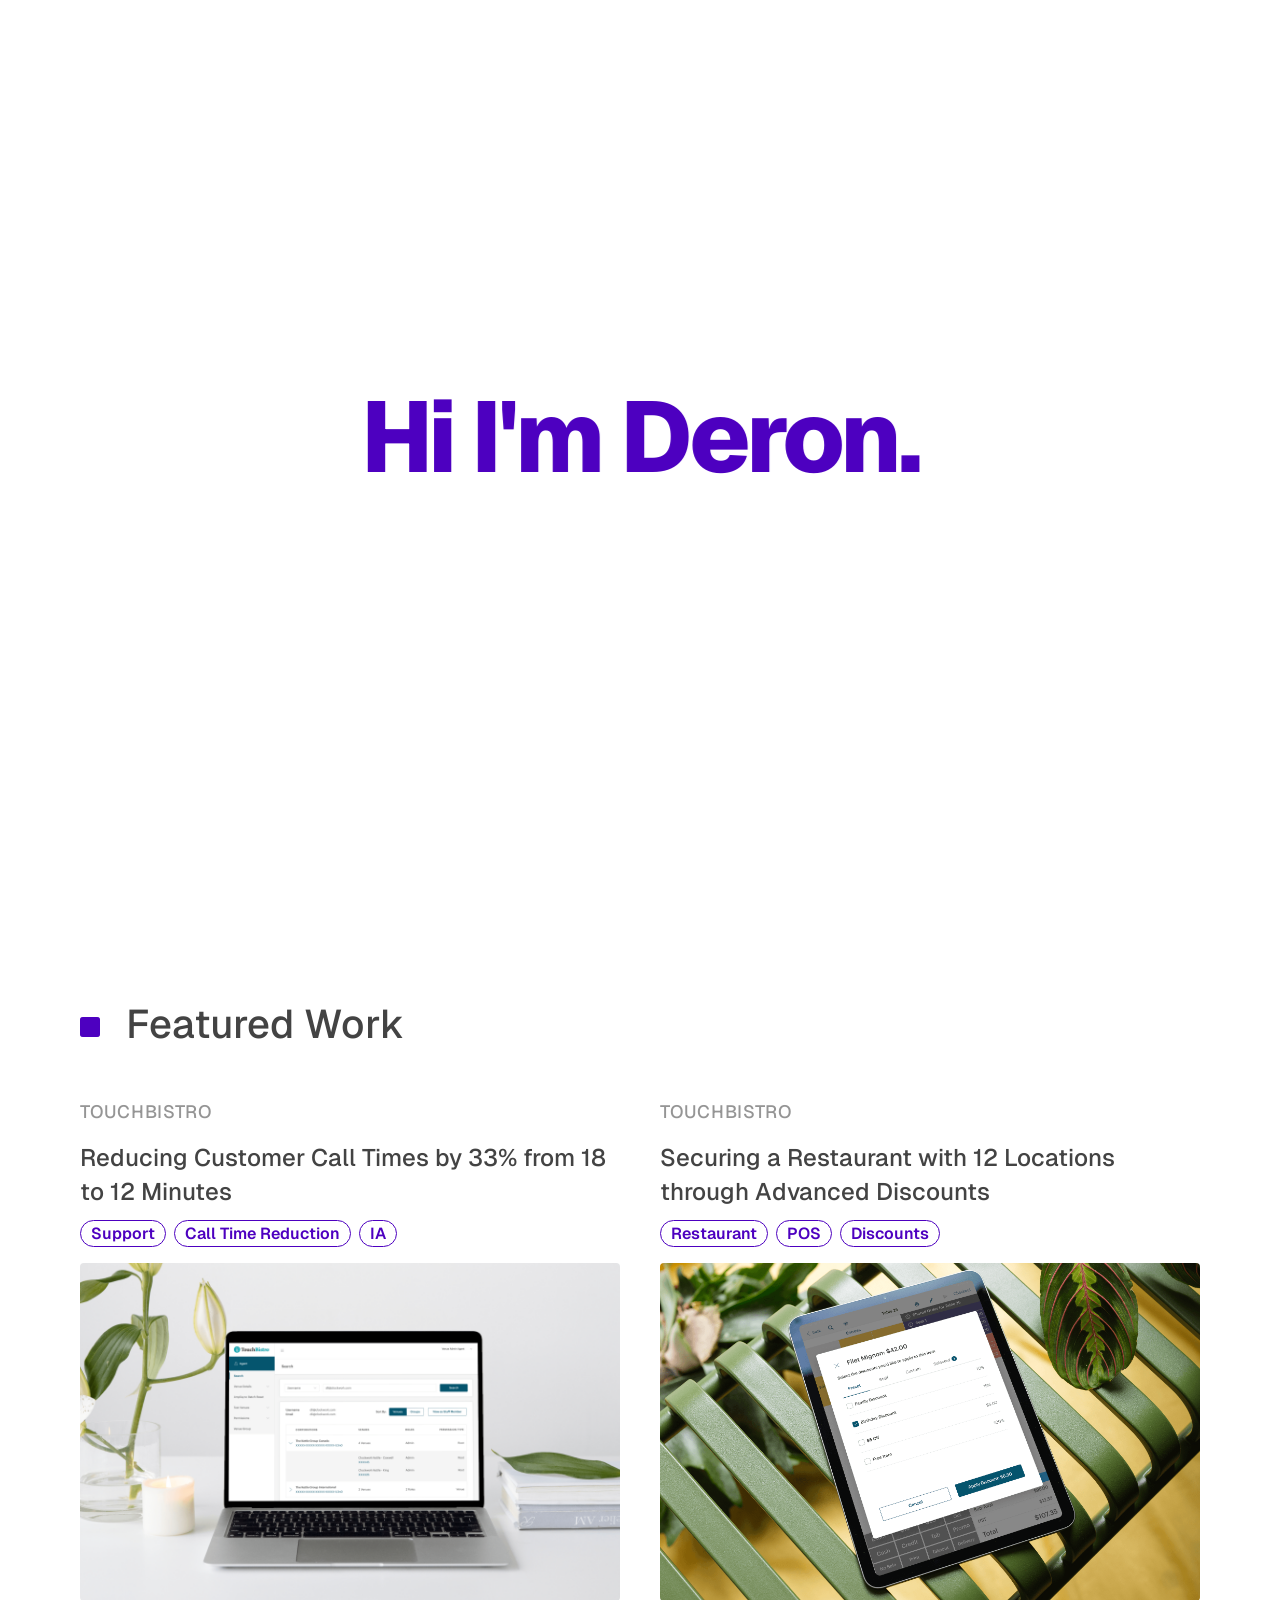
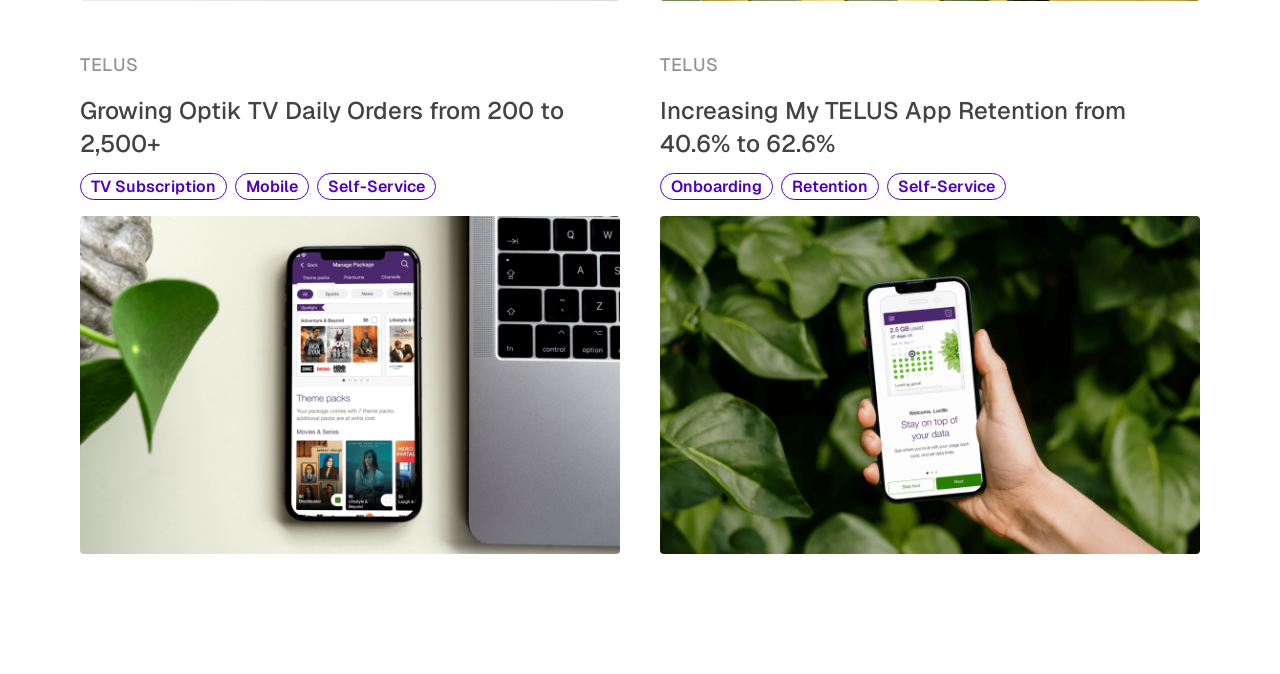
==== index.html @ adb7e103 "Remove the character glitch text animation Drops the per-character flicker from the homepage bio, th" ====
<!DOCTYPE html>
<html lang="en">
<head>
  <meta charset="UTF-8" />
  <meta name="viewport" content="width=device-width, initial-scale=1.0" />
  <title>Deron Li — Product Designer</title>
  <link rel="stylesheet" href="css/site.css">
  <link rel="icon" type="image/png" sizes="32x32" href="images/favicon-32x32.png">
  <link rel="icon" type="image/png" sizes="16x16" href="images/favicon-16x16.png">
  <link rel="shortcut icon" href="images/favicon.ico">
  <!-- Google tag (gtag.js) -->
  <script async src="https://www.googletagmanager.com/gtag/js?id=G-8R2R3N4KR2"></script>
  <script>
    window.dataLayer = window.dataLayer || [];
    function gtag(){dataLayer.push(arguments);}
    gtag('js', new Date());
    gtag('config', 'G-8R2R3N4KR2');
  </script>
</head>
<body class="home">

<div id="splash">
  <span id="spl-hi" class="display">Hi</span>
  <span id="spl-name" class="display">I'm Deron.</span>
</div>

<nav>
  <a class="logo label" href="index.html">Deron Li</a>
  <div class="nav-links"><a href="#work" class="label">Work</a><a href="about.html" class="label">About</a></div>
  <button class="nav-hamburger" aria-label="Toggle menu" aria-expanded="false">
    <span></span><span></span><span></span>
  </button>
</nav>

<main class="hero">
  <canvas id="dot-grid" aria-hidden="true"></canvas>
  <div class="hero-inner">

    <!-- Avatar -->
    <div class="hero-avatar" id="hero-avatar">
      <div class="hero-avatar-img">
        <img src="images/homepage/DeronImage.png" alt="Deron Li" />
      </div>
      <span class="hero-avatar-layer hero-avatar-layer--1"></span>
      <span class="hero-avatar-layer hero-avatar-layer--2"></span>
      <span class="hero-avatar-layer hero-avatar-layer--3"></span>
    </div>

    <!-- Left -->
    <div class="left-col">
      <h1 id="hero-h1" class="display"><span class="h1-hi">Hi</span> <span class="h1-name">I'm Deron.</span></h1>
      <p class="bio lead">
        <span class="hl">Passionate Product Designer</span> with <span class="hl" style="white-space: nowrap">9 years of experience</span> in <span class="hl" style="white-space: nowrap">B2B and B2C</span>. I specialize in simplifying complexity by leveraging <span class="hl" style="white-space: nowrap">AI tools</span> to ship products that balance business goals with a deep obsession for the user.
      </p>
    </div>

    <!-- Right -->
    <div class="right-col">
      <div class="stack">
        <div class="card-wrap" id="card-0" data-slot="spawn"><div class="card"><div class="illus" id="illus-0"></div></div></div>
        <div class="card-wrap" id="card-1" data-slot="spawn"><div class="card"><div class="illus" id="illus-1"></div></div></div>
        <div class="card-wrap" id="card-2" data-slot="spawn"><div class="card"><div class="illus" id="illus-2"></div></div></div>
        <div class="card-wrap" id="card-3" data-slot="spawn"><div class="card"><div class="illus" id="illus-3"></div></div></div>
        <div id="prog-track"><div id="prog-fill"></div></div>
      </div>

    </div>

  </div>
</main>

<section class="featured-work" id="work">
  <div class="fw-inner">
    <h2 class="fw-heading h1"><span class="fw-diamond"><span class="fw-diamond-layer fw-diamond-layer--1"></span><span class="fw-diamond-layer fw-diamond-layer--2"></span><span class="fw-diamond-layer fw-diamond-layer--3"></span></span> Featured Work</h2>
    <div class="fw-grid">

      <a class="fw-card" href="support.html">
        <p class="fw-company h5">TouchBistro</p>
        <h3 class="fw-title h3">Reducing Customer Call Times by 33% from 18 to 12 Minutes</h3>
        <div class="fw-tags">
          <span class="fw-tag tag">Support</span>
          <span class="fw-tag tag">Call Time Reduction</span>
          <span class="fw-tag tag">IA</span>
        </div>
        <div class="fw-image">
          <img src="images/homepage/support.png" alt="TouchBistro Call Times" />
        </div>
      </a>

      <a class="fw-card" href="discounts.html">
        <p class="fw-company h5">TouchBistro</p>
        <h3 class="fw-title h3">Securing a Restaurant with 12 Locations through Advanced Discounts</h3>
        <div class="fw-tags">
          <span class="fw-tag tag">Restaurant</span>
          <span class="fw-tag tag">POS</span>
          <span class="fw-tag tag">Discounts</span>
        </div>
        <div class="fw-image">
          <img src="images/homepage/discounts.png" alt="TouchBistro Advanced Discounts" />
        </div>
      </a>

      <a class="fw-card" href="optik.html">
        <p class="fw-company h5">TELUS</p>
        <h3 class="fw-title h3">Growing Optik TV Daily Orders from 200 to 2,500+</h3>
        <div class="fw-tags">
          <span class="fw-tag tag">TV Subscription</span>
          <span class="fw-tag tag">Mobile</span>
          <span class="fw-tag tag">Self-Service</span>
        </div>
        <div class="fw-image">
          <img src="images/homepage/optik.png" alt="TELUS Optik TV" />
        </div>
      </a>

      <a class="fw-card" href="onboarding.html">
        <p class="fw-company h5">TELUS</p>
        <h3 class="fw-title h3">Increasing My TELUS App Retention from 40.6% to 62.6%</h3>
        <div class="fw-tags">
          <span class="fw-tag tag">Onboarding</span>
          <span class="fw-tag tag">Retention</span>
          <span class="fw-tag tag">Self-Service</span>
        </div>
        <div class="fw-image">
          <img src="images/homepage/onboarding.png" alt="TELUS Retention" />
        </div>
      </a>

    </div>
  </div>
</section>

<script src="js/script.js" defer></script>
<script src="js/dot-grid.js" defer></script>
<script src="js/avatar-physics.js" defer></script>
<script src="js/nav.js" defer></script>
</body>
</html>
---- css/site.css ----
/* Variable axes (wght@400..800) rather than fixed instances, so weight can be
   interpolated — the hero highlights un-bold gradually as you scroll away.
   Same families and same weight range as before. */
@import url('https://fonts.googleapis.com/css2?family=Geist:wght@400..800&family=Open+Sans:ital,wght@0,400..700;1,400&display=swap');

@property --layer-offset {
  syntax: '<length>';
  inherits: false;
  initial-value: 0px;
}

/* Crossfade between same-origin pages on link navigation.
   Browsers without View Transitions support fall back to instant nav. */
@view-transition {
  navigation: auto;
}
::view-transition-old(root),
::view-transition-new(root) {
  animation-duration: 0.35s;
  animation-timing-function: cubic-bezier(0.25, 0.46, 0.45, 0.94);
}

*, *::before, *::after { box-sizing: border-box; margin: 0; padding: 0; }

/* ════════════════════════════════════════════════════════
   DESIGN TOKENS
   ════════════════════════════════════════════════════════ */
:root {
  /* ── Brand / fonts ──────────────────────────────────── */
  --purple:  #4D00C0;
  --text:    #1e2035;
  --muted:   #6b7280;
  --font-heading: 'Geist', system-ui, sans-serif;
  --font-body:    'Open Sans', system-ui, sans-serif;
  --font:    var(--font-body);

  /* ── Type scale (desktop — overridden for mobile below) ── */
  --text-display:  100px;
  --text-h1:       40px;
  --text-h2:       32px;
  --text-h3:       24px;
  --text-h4:       18px;
  --text-lead:     24px;
  --text-body-lg:  18px;
  --text-body:     16px;
  --text-label:    16px;
  --text-caption:  15px;
  --text-overline: 16px;
  --text-tag:      16px;

  /* ── Weights ────────────────────────────────────────── */
  --weight-regular:   400;
  --weight-medium:    500;
  --weight-semibold:  600;
  --weight-bold:      700;
  --weight-extrabold: 800;

  /* ── Leading ────────────────────────────────────────── */
  --leading-none:    1;
  --leading-tight:   1.08;
  --leading-snug:    1.25;
  --leading-normal:  1.5;
  --leading-relaxed: 1.7;
  --leading-loose:   1.85;

  /* ── Tracking ───────────────────────────────────────── */
  --tracking-tightest: -0.04em;
  --tracking-tight:    -0.025em;
  --tracking-snug:     -0.01em;
  --tracking-normal:    0em;
  --tracking-wide:      0.04em;
  --tracking-wider:     0.08em;
  --tracking-widest:    0.14em;

  /* ── Palette ────────────────────────────────────────── */
  --plum:     #5A02BF;
  --lavender: #4D00C0;
  --charcoal: #434343;
  --silver:   #959595;
  --ash:      #BDBDBD;
  --mist:     #DBDBDB;
  --white:    #FFFFFF;

  /* ── Semantic colours ───────────────────────────────── */
  --color-primary:   var(--lavender);
  --color-secondary: var(--silver);
  --color-tertiary:  var(--silver);
  --color-subtle:    var(--mist);
  --color-accent:    var(--lavender);
  --color-inverse:   var(--white);
}

/* ── Mobile type overrides — sizes only; everything that
   references these tokens scales automatically. ─────── */
@media (max-width: 768px) {
  :root {
    --text-display:  48px;
    --text-h1:       36px;
    --text-h2:       26px;
    --text-h3:       22px;
    --text-h4:       18px;
    --text-lead:     18px;
    --text-body-lg:  16px;
  }
}

/* ════════════════════════════════════════════════════════
   GLOBAL BASE
   ════════════════════════════════════════════════════════ */
html {
  scroll-behavior: smooth;
}
html, body {
  height: 100%; background: #ffffff;
  font-family: var(--font); color: var(--silver);
  overflow-x: clip;
}


/* ── Nav (shared across all pages) ─────────────────────── */
nav {
  position: fixed; top: 0; left: 0; right: 0; height: 56px;
  display: flex; align-items: center; justify-content: space-between;
  padding: 0 max(40px, calc((100vw - 1200px) / 2 + 40px));
  background: rgba(255,255,255,0.92); backdrop-filter: blur(12px);
  border-bottom: 1px solid rgba(0,0,0,0.06); z-index: 100;
  transition: transform 0.3s ease;
}
nav.is-hidden { transform: translateY(-100%); }
@media (prefers-reduced-motion: reduce) {
  nav { transition: none; }
}
.logo {
  color: var(--color-primary);
  text-decoration: none;
}
.nav-links { display: flex; gap: 28px; }
.nav-links a {
  color: var(--color-tertiary);
  text-decoration: none;
  transition: color 0.4s ease;
  font-weight: var(--weight-regular);
}
.nav-links a:hover { color: var(--color-primary); }

.nav-hamburger {
  display: none;
  flex-direction: column;
  justify-content: center;
  gap: 5px;
  background: none;
  border: none;
  cursor: pointer;
  padding: 4px;
  width: 32px;
  height: 32px;
}
.nav-hamburger span {
  display: block;
  width: 22px;
  height: 2px;
  background: var(--color-primary);
  border-radius: 1px;
  transition: transform 0.25s ease, opacity 0.25s ease;
}
nav.is-open .nav-hamburger span:nth-child(1) { transform: translateY(7px) rotate(45deg); }
nav.is-open .nav-hamburger span:nth-child(2) { opacity: 0; transform: scaleX(0); }
nav.is-open .nav-hamburger span:nth-child(3) { transform: translateY(-7px) rotate(-45deg); }

@media (max-width: 768px) {
  .nav-hamburger { display: flex; }
  .nav-links {
    position: fixed;
    top: 56px;
    left: 0; right: 0;
    background: rgba(255,255,255,0.96);
    backdrop-filter: blur(12px);
    border-bottom: 1px solid rgba(0,0,0,0.06);
    flex-direction: column;
    gap: 0;
    padding: 8px 24px 16px;
    opacity: 0;
    transform: translateY(-6px);
    pointer-events: none;
    transition: opacity 0.2s ease, transform 0.2s ease;
  }
  nav.is-open .nav-links {
    opacity: 1;
    transform: translateY(0);
    pointer-events: auto;
  }
  .nav-links a {
    padding: 16px 0;
    border-bottom: 1px solid rgba(0,0,0,0.06);
  }
  .nav-links a:last-child { border-bottom: none; }
}

/* ════════════════════════════════════════════════════════
   TEXT STYLES
   Standard naming used across the whole site.
   Apply directly to elements: <h1 class="h1">, <p class="lead">.
   Sizes scale to mobile via the :root @media block above.
   ════════════════════════════════════════════════════════ */

/* Headings — Geist heading font */
.display, .h1, .h2, .h3, .h4 {
  font-family: var(--font-heading);
  color: var(--charcoal);
}
.display {
  font-size: var(--text-display);
  font-weight: var(--weight-extrabold);
  line-height: var(--leading-tight);
  letter-spacing: var(--tracking-tightest);
}
.h1 {
  font-size: var(--text-h1);
  font-weight: var(--weight-medium);
  line-height: 1.2;
  letter-spacing: 0em;
}
.h2 {
  font-size: var(--text-h2);
  font-weight: var(--weight-medium);
  line-height: 1.4;
  letter-spacing: -0.02em;
}
.h3 {
  font-size: var(--text-h3);
  font-weight: var(--weight-medium);
  line-height: 1.4;
  letter-spacing: 0em;
}
.h4 {
  font-size: var(--text-h4);
  font-weight: var(--weight-medium);
  line-height: 1.2;
  letter-spacing: 0.01em;
  margin-bottom: 8px;
}

/* Body styles — Open Sans (inherited from body) */
.lead {
  font-size: var(--text-lead);
  font-weight: var(--weight-regular);
  line-height: var(--leading-relaxed);
}
.body-lg {
  font-size: var(--text-body-lg);
  font-weight: var(--weight-regular);
  line-height: 1.6;
  letter-spacing: 0em;
}

.body {
  font-size: var(--text-body);
  font-weight: var(--weight-regular);
  line-height: var(--leading-relaxed);
}
.label {
  font-family: var(--font-heading);
  font-size: var(--text-h4);
  font-weight: var(--weight-semibold);
  line-height: var(--leading-normal);
}
.overline {
  font-size: var(--text-overline);
  font-weight: var(--weight-semibold);
  line-height: var(--leading-normal);
  letter-spacing: var(--tracking-widest);
  text-transform: uppercase;
}
.caption {
  font-family: var(--font-body);
  font-size: var(--text-caption);
  font-weight: var(--weight-semibold);
  line-height: 1.8;
  letter-spacing: 0em;
}
.tag {
  font-family: var(--font-heading);
  font-size: var(--text-tag);
  font-weight: var(--weight-semibold);
  line-height: 1.2;
  letter-spacing: 0em;
}

/* Colour utilities */
.color-primary   { color: var(--color-primary);   }
.color-secondary { color: var(--color-secondary); }
.color-tertiary  { color: var(--color-tertiary);  }
.color-subtle    { color: var(--color-subtle);    }
.color-accent    { color: var(--color-accent);    }
.color-inverse   { color: var(--color-inverse);   }

/* ════════════════════════════════════════════════════════
   HOMEPAGE
   ════════════════════════════════════════════════════════ */

/* ── Hero ────────────────────────────────────────────── */
.hero {
  min-height: 100vh; display: flex; align-items: center;
  padding-top: 56px;
  position: relative; overflow: hidden;
}
#dot-grid {
  position: absolute; inset: 0;
  width: 100%; height: 100%;
  pointer-events: none;
}
.hero-inner {
  max-width: 1300px; width: 100%; margin: 0 auto;
  padding: 0 40px;
  display: flex; flex-direction: column;
  align-items: center; text-align: center;
  position: relative; z-index: 1;
}

/* ── Splash overlay ──────────────────────────────────── */
#splash {
  position: fixed; inset: 0; z-index: 999;
  background: #fff;
  display: flex; align-items: center; justify-content: center;
  gap: 0.55em;
  pointer-events: none;
}
#spl-hi, #spl-name {
  color: var(--color-primary);
  will-change: transform, opacity;
}
#spl-hi   { opacity: 0; transform: translateY(-44px); }
#spl-name { opacity: 0; transform: translateX(-28px); }

/* ── Hero text (left col) ────────────────────────────── */
.hero h1 { margin-bottom: 26px; color: var(--lavender); }
.h1-hi, .h1-name { display: inline-block; }
.bio {
  color: var(--color-secondary);
  max-width: 620px;
  margin: 0 auto;
}

/* ── Hero avatar ─────────────────────────────────────── */
.hero-avatar {
  position: relative;
  width: 72px;
  height: 130px;
  margin-bottom: 16px;
  flex-shrink: 0;
}
/* All four layers share the same rules — photo is just a layer with an image inside */
.hero-avatar-img,
.hero-avatar-layer {
  --layer-offset: 0px;
  --float-travel: 5px;
  position: absolute;
  left: 50%;
  width: 72px; height: 72px;
  margin-left: -36px;
  background: var(--lavender);
  border-radius: 14px;
  overflow: hidden;
  animation: avatar-diamond-float 2.8s ease-in-out infinite backwards;
}
/* Photo layer — sits on top, least travel (mirrors fw-diamond-layer--1) */
.hero-avatar-img { --layer-offset: 0px; --float-travel: 4px;  z-index: 4; animation-delay: 0s; }
.hero-avatar-img img {
  position: absolute;
  top: 50%; left: 50%;
  width: 145%; height: 145%;
  transform: translate(-50%, -50%) rotate(-45deg);
  object-fit: cover;
  object-position: center top;
}
/* Diamond layers — travel increases downward, matching fw-diamond motion */
.hero-avatar-layer--1 { --layer-offset: 16px; --float-travel: 8px;  opacity: 1.00; z-index: 3; animation-delay: 0.14s; }
.hero-avatar-layer--2 { --layer-offset: 32px; --float-travel: 14px; opacity: 0.50; z-index: 2; animation-delay: 0.30s; }
.hero-avatar-layer--3 { --layer-offset: 48px; --float-travel: 22px; opacity: 0.28; z-index: 1; animation-delay: 0.46s; }
@keyframes avatar-diamond-float {
  0%, 100% { transform: translateY(var(--layer-offset)) rotate(45deg); }
  50%       { transform: translateY(calc(var(--layer-offset) - var(--float-travel))) rotate(45deg); }
}
@media (prefers-reduced-motion: reduce) {
  .hero-avatar-img,
  .hero-avatar-layer { animation: none; transform: translateY(var(--layer-offset)) rotate(45deg); }
}

/* ── Highlight (brush-stroke underline on bio) ────────── */
@keyframes hl-wipe {
  from { clip-path: inset(0 100% 0 0); }
  to   { clip-path: inset(0 0% 0 0); }
}
/* --hl-fade runs 0 (fully emphasised) to 1 (indistinguishable from body text).
   The hero scroll handler drives it; everywhere else it stays at its default 0. */
.hl {
  display: inline;
  position: relative;
  color: color-mix(in srgb,
                   var(--color-secondary) calc(var(--hl-fade, 0) * 100%),
                   var(--charcoal));
  font-weight: calc(var(--weight-semibold) -
                    (var(--weight-semibold) - var(--weight-regular)) * var(--hl-fade, 0));
}
.hl::before {
  content: '';
  position: absolute;
  bottom: -5px;
  left: -2px;
  right: -2px;
  height: 12px;
  background-image: url("data:image/svg+xml,%3Csvg xmlns='http://www.w3.org/2000/svg' viewBox='0 0 300 16' preserveAspectRatio='none'%3E%3Cdefs%3E%3Cfilter id='f' x='-3%25' y='-50%25' width='106%25' height='200%25'%3E%3CfeTurbulence type='fractalNoise' baseFrequency='0.018 0.28' numOctaves='2' seed='9' result='n'/%3E%3CfeDisplacementMap in='SourceGraphic' in2='n' scale='6' xChannelSelector='R' yChannelSelector='G'/%3E%3C/filter%3E%3C/defs%3E%3Crect x='3' y='4' width='294' height='9' rx='3' fill='%234D00C0' opacity='0.7' filter='url(%23f)'/%3E%3C/svg%3E");
  background-repeat: no-repeat;
  background-position: left center;
  background-size: 100% 100%;
  clip-path: inset(0 100% 0 0);
  animation: hl-wipe 0.6s cubic-bezier(0.4, 0, 0.15, 1) both;
  animation-play-state: paused;
}
.hl-run::before {
  animation-play-state: running;
}
/* Once the entrance wipe has finished, the underline hands over to the scroll.
   The animation has to be dropped first — its `both` fill would keep pinning
   clip-path to the drawn state and override anything set here.

   Retracting means walking the right edge back toward the left, exactly
   reversing the direction hl-wipe drew it in. Because this reads scroll
   position rather than running on a clock, it holds wherever the scroll
   stops. */
.hl-settled::before {
  animation: none;
  clip-path: inset(0 calc(var(--hl-fade, 0) * 100%) 0 0);
}

/* ── Right col / Album stack ─────────────────────────── */
.right-col {
  display: none; /* hidden — kept for future use */
}
.stack {
  position: relative;
  width: 520px; height: 532px;
  flex-shrink: 0;
}
.card-wrap {
  position: absolute; top: 0; left: 0;
  width: 440px; height: 440px;
  border-radius: 16px; overflow: hidden;
  transform-origin: 0 60%;
  transition: translate 0.60s cubic-bezier(0.25,0.46,0.45,0.94),
              opacity 0.52s ease;
}
.card {
  width: 100%; height: 100%;
  border-radius: 16px;
}
.illus {
  position: absolute; inset: 0;
  display: flex; align-items: flex-start; justify-content: flex-start;
  overflow: hidden;
}

@keyframes hb {
  0%,100% { transform: scale(1);    }
  15%     { transform: scale(1.14); }
  30%     { transform: scale(0.96); }
  45%     { transform: scale(1.08); }
}
.heart-shape {
  transform-origin: 220px 213px;
  animation: hb 1.3s ease-in-out infinite;
  animation-delay: 0.5s;
}

#prog-track {
  position: absolute;
  top: 516px;
  left: 180px;
  width: 220px;
  height: 5px;
  max-height: 5px;
  background: color-mix(in srgb, var(--color-accent) 15%, transparent);
  border-radius: 99px;
  z-index: 10;
  overflow: hidden;
}
#prog-fill {
  height: 100%;
  background: var(--color-accent);
  border-radius: 99px;
  width: 0%;
  opacity: 0.65;
}

/* ── Featured Work ───────────────────────────────────── */
.featured-work {
  background: #ffffff;
  padding: 100px 0 120px;
}
.fw-inner {
  max-width: 1200px; width: 100%;
  margin: 0 auto; padding: 0 40px;
}
.fw-heading {
  margin-bottom: 52px;
}
.fw-heading .fw-diamond {
  display: inline-block;
  width: 20px;
  height: 20px;
  vertical-align: middle;
  margin-right: 16px;
  position: relative;
}
.fw-diamond-layer {
  --layer-offset: 0px;
  --float-travel: 8px;
  position: absolute;
  left: 0;
  top: 0;
  width: 20px;
  height: 20px;
  background: var(--color-accent);
  border-radius: 3px;
  animation: fw-diamond-float 2.8s ease-in-out infinite;
}
.fw-diamond-layer--1 { --layer-offset: -8px; --float-travel: 4px;  opacity: 1.00; z-index: 3; animation-delay: 0s; }
.fw-diamond-layer--2 { --layer-offset:  0px; --float-travel: 8px;  opacity: 0.40; z-index: 2; animation-delay: 0.14s; }
.fw-diamond-layer--3 { --layer-offset:  8px; --float-travel: 12px; opacity: 0.24; z-index: 1; animation-delay: 0.30s; }
@keyframes fw-diamond-float {
  0%, 100% { transform: translateY(var(--layer-offset)) rotate(45deg); }
  50%       { transform: translateY(calc(var(--layer-offset) - var(--float-travel))) rotate(45deg); }
}
@media (prefers-reduced-motion: reduce) {
  .fw-diamond-layer { animation: none; transform: translateY(var(--layer-offset)) rotate(45deg); }
}
.fw-grid {
  display: grid;
  grid-template-columns: 1fr 1fr;
  gap: 52px 40px;
}
.fw-card { display: flex; flex-direction: column; gap: 10px; cursor: pointer; text-decoration: none; color: inherit; }
.fw-card:hover .fw-image img { transform: scale(1.03); }
.fw-company {
  color: var(--color-tertiary);
}
.fw-title {
}
.fw-tags {
  display: flex; flex-wrap: wrap; gap: 8px;
  margin-top: 2px;
}
.fw-tag {
  color: var(--color-accent);
  border: 1.5px solid var(--color-accent);
  border-radius: 99px;
  padding: 3px 10px;
}
.fw-image {
  margin-top: 6px;
  border-radius: 4px;
  overflow: hidden;
  aspect-ratio: 16 / 10;
  background: #f3f4f6;
}
.fw-image img {
  width: 100%; height: 100%;
  object-fit: cover;
  display: block;
  transition: transform 0.4s ease;
}

/* Scroll-in fade for featured work */
.fw-heading,
.fw-card {
  opacity: 0;
  transform: translateY(36px);
  transition: opacity 0.56s ease,
              transform 0.56s cubic-bezier(0.25, 0.46, 0.45, 0.94);
}
.fw-heading.in-view,
.fw-card.in-view {
  opacity: 1;
  transform: translateY(0);
}

/* ── Homepage-only keyframes ─────────────────────────── */
@keyframes prog-anim {
  from { width: 0%; }
  to   { width: 100%; }
}
@keyframes bounce-scale {
  0%   { transform: scale(1);    }
  55%  { transform: scale(1.04); }
  80%  { transform: scale(0.99); }
  100% { transform: scale(1);    }
}

/* ════════════════════════════════════════════════════════
   CASE STUDIES
   ════════════════════════════════════════════════════════ */

.cs-page { padding-top: 56px; }

/* ── Cover image — full-bleed, max 600px tall ────────── */
.cs-cover {
  width: 100%;
  height: 600px;
  overflow: hidden;
  margin: 0 0 64px 0;
}
.cs-cover img {
  width: 100%;
  height: 130%;
  object-fit: cover;
  display: block;
  will-change: transform;
}
.cs-placeholder-inner {
  width: 100%;
  height: 100%;
  display: flex;
  align-items: center;
  justify-content: center;
}

/* ── Body — 1400px max width centered ────────────────── */
.cs-body {
  max-width: 1200px; margin: 0 auto;
  padding: 0 40px 120px;
}

/* ── Hero text block (lives inside .cs-body) ─────────── */
.cs-hero {
  margin-bottom: 120px;
  scroll-margin-top: 72px;
}
.cs-company {
  color: var(--color-tertiary);
  margin-bottom: 14px;
}
.cs-title {
  color: var(--charcoal);
  margin-bottom: 20px;
}
.cs-summary {
  color: var(--color-secondary);
  margin-bottom: 24px;
}

.cs-tags {
  display: flex; flex-wrap: wrap; gap: 8px;
}
.cs-tag {
  color: var(--color-accent);
  border: 1.5px solid var(--color-accent);
  border-radius: 99px;
  padding: 3px 12px;
}

/* ── Meta row (Role / Timeline / Platform) ───────────── */
.cs-meta {
  display: grid; grid-template-columns: repeat(4, 1fr);
  gap: 24px;
  border-top: 1px solid color-mix(in srgb, var(--lavender) 20%, transparent);
  border-bottom: 1px solid color-mix(in srgb, var(--lavender) 20%, transparent);
  padding: 16px 0;
  margin-top: 24px;
  margin-bottom: 32px;
}
.cs-meta-item p:first-child {
  font-family: var(--font-heading);
  font-size: var(--text-label);
  font-weight: var(--weight-medium);
  line-height: 1.2;
  letter-spacing: 0.08em;
  text-transform: uppercase;
  color: var(--lavender);
  margin-bottom: 6px;
}
.cs-meta-item p:last-child {
  font-size: var(--text-caption);
  line-height: 1.6;
  color: var(--color-secondary);
}

/* ── Two-column layout: TOC sidebar + sections ───────── */

.cs-layout {
  display: grid;
  grid-template-columns: 180px 1fr;
  gap: 0 60px;
  align-items: start;
}

.cs-toc {
  position: sticky;
  top: 80px;
  padding-top: 10px;
}

.toc-track {
  position: relative;
}

.cs-toc ul {
  list-style: none;
}

.toc-indicator {
  position: absolute;
  left: 0;
  top: 0;
  width: 12px;
  height: 12px;
  pointer-events: none;
}
.toc-indicator-layer {
  position: absolute;
  left: 0;
  top: 0;
  width: 12px;
  height: 12px;
  background: var(--lavender);
  border-radius: 3px;
  transform: rotate(45deg);
  will-change: transform;
  --float-travel: 3px;
  --layer-offset: 0px;
  animation: toc-diamond-idle 2.8s ease-in-out infinite;
  animation-fill-mode: backwards;
  animation-play-state: paused;
  transition: opacity 0.3s ease;
}
@keyframes toc-diamond-idle {
  0%, 100% { transform: translateY(calc(var(--toc-layer-y, 0px) + var(--layer-offset, 0px))) rotate(45deg); }
  50%       { transform: translateY(calc(var(--toc-layer-y, 0px) + var(--layer-offset, 0px) - var(--float-travel))) rotate(45deg); }
}
.toc-indicator-layer--1 { opacity: 1.00; z-index: 5; --float-travel: 2px;  animation-delay: 0s; }
.toc-indicator-layer--2 { opacity: 0.40; z-index: 4; --float-travel: 5px;  animation-delay: 0.14s; --layer-offset: 4px; }
.toc-indicator-layer--3 { opacity: 0.24; z-index: 3; --float-travel: 8px;  animation-delay: 0.28s; --layer-offset: 8px; }
.toc-indicator-layer--4 { opacity: 0;    z-index: 2; --float-travel: 8px;  animation-delay: 0.42s; }
.toc-indicator-layer--5 { opacity: 0;    z-index: 1; --float-travel: 10px; animation-delay: 0.56s; }
@media (prefers-reduced-motion: reduce) {
  .toc-indicator-layer { animation: none; will-change: auto; transform: rotate(45deg); }
}

.toc-back {
  display: flex;
  align-items: center;
  gap: 6px;
  font-family: var(--font-heading);
  font-size: 16px;
  font-weight: 400;
  color: var(--color-tertiary);
  text-decoration: none;
  margin-bottom: 29px;
  transition: color 0.3s ease;
}
.toc-back:hover { color: var(--color-primary); }
.toc-back svg { flex-shrink: 0; }

.toc-link {
  display: block;
  padding: 7px 0 7px 24px;
  font-family: var(--font-heading);
  font-size: 16px;
  font-weight: 400;
  color: var(--color-tertiary);
  text-decoration: none;
  text-transform: none;
  transition: color 0.4s ease, font-size 0.3s ease, font-weight 0.3s ease;
  line-height: 1.4;
}

.toc-link:hover {
  color: var(--color-primary);
}

.toc-link.active {
  font-size: 20px;
  font-weight: 700;
  color: var(--color-primary);
}

/* ── Sections (Overview / Challenge / etc.) ──────────── */
.cs-section { margin-bottom: 120px; scroll-margin-top: 80px; }
.h5, .cs-section h5 {
  font-family: var(--font-heading);
  font-size: 18px;
  font-weight: var(--weight-medium);
  letter-spacing: var(--tracking-wide);
  text-transform: uppercase;
  color: var(--color-tertiary);
  margin-bottom: 8px;
}
.cs-section h5 {
  display: flex;
  align-items: center;
  gap: 10px;
  color: var(--lavender);
}
.cs-section-icon {
  width: 28px;
  height: 28px;
  color: var(--lavender);
  flex-shrink: 0;
  transform: scale(0);
  stroke-width: 1.5;
}

/* Book — left page fades in, right page flips open from its left edge */
.cs-section-icon--book {
  transform: scale(1);
  /* perspective gives the right-page flip a sense of depth instead of a
     flat horizontal squash */
  perspective: 200px;
}
.cs-section-icon--book path {
  opacity: 0;
}
.cs-section-icon--book path:last-child {
  /* rotate around the spine (left edge of the right-page bounding box) */
  transform-box: fill-box;
  transform-origin: 0% 50%;
  transform: rotateY(-180deg);
}
.cs-section.in-view .cs-section-icon--book path:first-child {
  animation: cs-icon-book-fade 0.45s ease 0.2s forwards;
}
.cs-section.in-view .cs-section-icon--book path:last-child {
  animation: cs-icon-book-flip 0.8s cubic-bezier(0.45, 0, 0.55, 1) 0.55s forwards;
}
@keyframes cs-icon-book-fade {
  to { opacity: 1; }
}
@keyframes cs-icon-book-flip {
  0%   { transform: rotateY(-180deg); opacity: 0; }
  20%  { opacity: 1; }
  100% { transform: rotateY(0deg);    opacity: 1; }
}


/* Magnifying glass — pop, then sweep clockwise around a circle.
   8 keyframes (cardinal + ordinal) approximate a circle; linear
   timing between scan keyframes keeps the speed constant around
   the loop instead of "pulsing" via ease re-applying each segment. */
.cs-section.in-view .cs-section-icon--search {
  animation: cs-icon-search 1.1s ease 0.3s forwards;
}
@keyframes cs-icon-search {
  0%   { transform: scale(0) translate(0, 0); }
  25%  { transform: scale(1.15) translate(0, 0); }
  33%  { transform: scale(1) translate(0, -3px);            animation-timing-function: linear; } /* 12 */
  41%  { transform: scale(1) translate(2.12px, -2.12px);    animation-timing-function: linear; } /* 1:30 */
  49%  { transform: scale(1) translate(3px, 0);             animation-timing-function: linear; } /* 3 */
  57%  { transform: scale(1) translate(2.12px, 2.12px);     animation-timing-function: linear; } /* 4:30 */
  65%  { transform: scale(1) translate(0, 3px);             animation-timing-function: linear; } /* 6 */
  73%  { transform: scale(1) translate(-2.12px, 2.12px);    animation-timing-function: linear; } /* 7:30 */
  81%  { transform: scale(1) translate(-3px, 0);            animation-timing-function: linear; } /* 9 */
  89%  { transform: scale(1) translate(-2.12px, -2.12px);   animation-timing-function: linear; } /* 10:30 */
  95%  { transform: scale(1) translate(0, -3px); }                                              /* close loop at 12 */
  100% { transform: scale(1) translate(0, 0); }                                                 /* settle to center */
}

/* Stacked bar chart — bars grow from baseline, then dividers fade in */
.cs-section-icon--chart {
  transform: scale(1);
}
.cs-section-icon--chart rect {
  transform-box: fill-box;
  transform-origin: 50% 100%;
  transform: scaleY(0);
}
.cs-section-icon--chart path:nth-of-type(1),
.cs-section-icon--chart path:nth-of-type(2) { opacity: 0; }
.cs-section.in-view .cs-section-icon--chart rect:nth-of-type(1) { animation: cs-bar-grow 0.4s ease 0.1s forwards; }
.cs-section.in-view .cs-section-icon--chart rect:nth-of-type(2) { animation: cs-bar-grow 0.4s ease 0.2s forwards; }
.cs-section.in-view .cs-section-icon--chart path:nth-of-type(1) { animation: cs-bar-fade 0.3s ease 0.55s forwards; }
.cs-section.in-view .cs-section-icon--chart path:nth-of-type(2) { animation: cs-bar-fade 0.3s ease 0.65s forwards; }
@keyframes cs-bar-grow {
  from { transform: scaleY(0); }
  to   { transform: scaleY(1); }
}
@keyframes cs-bar-fade {
  from { opacity: 0; }
  to   { opacity: 1; }
}

/* Lightbulb — pop and flicker */
.cs-section.in-view .cs-section-icon--bulb {
  animation: cs-icon-bulb 0.9s ease 0.3s forwards;
}
@keyframes cs-icon-bulb {
  0%   { transform: scale(0); opacity: 0; }
  40%  { transform: scale(1.2); opacity: 1; }
  55%  { transform: scale(1.05); opacity: 0.3; }
  65%  { transform: scale(1.05); opacity: 1; }
  75%  { transform: scale(1); opacity: 0.5; }
  100% { transform: scale(1); opacity: 1; }
}

/* Trend (up & down) — draw the line */
.cs-section-icon--trend,
.cs-section-icon--trend-down,
.cs-section-icon--puzzle {
  transform: scale(1);
}
.cs-section-icon--trend polyline,
.cs-section-icon--trend-down polyline {
  stroke-dasharray: 100;
  stroke-dashoffset: 100;
}
.cs-section.in-view .cs-section-icon--trend polyline:first-child,
.cs-section.in-view .cs-section-icon--trend-down polyline:first-child {
  animation: cs-icon-draw 0.7s cubic-bezier(0.4, 0, 0.2, 1) 0.3s forwards;
}
.cs-section.in-view .cs-section-icon--trend polyline:last-child,
.cs-section.in-view .cs-section-icon--trend-down polyline:last-child {
  animation: cs-icon-draw 0.4s cubic-bezier(0.4, 0, 0.2, 1) 0.95s forwards;
}
@keyframes cs-icon-draw {
  to { stroke-dashoffset: 0; }
}

/* Check circle — circle draws first, then checkmark strokes in */
.cs-section-icon--check {
  transform: scale(1);
}
.cs-section-icon--check circle,
.cs-section-icon--check polyline {
  stroke-dasharray: 100;
  stroke-dashoffset: 100;
}
.cs-section.in-view .cs-section-icon--check circle {
  animation: cs-icon-draw 0.6s cubic-bezier(0.4, 0, 0.2, 1) 0.3s forwards;
}
.cs-section.in-view .cs-section-icon--check polyline {
  animation: cs-icon-draw 0.35s cubic-bezier(0.4, 0, 0.2, 1) 0.85s forwards;
}

/* Cycle — spin in (used for iteration / second-release sections) */
.cs-section.in-view .cs-section-icon--cycle {
  animation: cs-icon-cycle 0.9s cubic-bezier(0.34, 1.5, 0.64, 1) 0.3s forwards;
}
@keyframes cs-icon-cycle {
  0%   { transform: scale(0) rotate(-180deg); }
  100% { transform: scale(1) rotate(0); }
}

/* Speech bubble — bounce in from below */
.cs-section.in-view .cs-section-icon--speech {
  animation: cs-icon-speech 0.8s cubic-bezier(0.34, 1.5, 0.64, 1) 0.3s forwards;
}
@keyframes cs-icon-speech {
  0%   { transform: scale(0) translateY(10px); }
  55%  { transform: scale(1.2) translateY(-3px); }
  78%  { transform: scale(0.95) translateY(2px); }
  100% { transform: scale(1) translateY(0); }
}


@media (prefers-reduced-motion: reduce) {
  .cs-section-icon { transform: none; }
  .cs-section-icon--trend polyline,
  .cs-section-icon--trend-down polyline { stroke-dashoffset: 0; }
  .cs-section-icon--book path { opacity: 1; transform: none; }
  .cs-section.in-view .cs-section-icon { animation: none; }
  .cs-section.in-view .cs-section-icon--trend polyline,
  .cs-section.in-view .cs-section-icon--trend-down polyline,
  .cs-section.in-view .cs-section-icon--book path,
  .cs-section.in-view .cs-section-icon--check circle,
  .cs-section.in-view .cs-section-icon--check polyline { animation: none; }
  .cs-section-icon--check circle,
  .cs-section-icon--check polyline { stroke-dashoffset: 0; }
  .cs-section-icon--chart rect { transform: scaleY(1); }
  .cs-section-icon--chart path:nth-of-type(1),
  .cs-section-icon--chart path:nth-of-type(2) { opacity: 1; }
}
.cs-section h2 {
  color: var(--charcoal);
  margin-bottom: 8px;
}
.cs-section h3 {
  color: var(--charcoal);
  margin-top: 40px;
  margin-bottom: 8px;
}
.cs-section h4 {
  color: var(--charcoal);
  margin-top: 24px;
  margin-bottom: 8px;
}
/* Inline emphasis on metric phrases (numbers, %, $, durations) within
   case study body copy — semibold + charcoal for legibility against the
   graphite body. */
.cs-hero strong,
.cs-section strong {
  font-weight: var(--weight-bold);
  color: var(--lavender);
}
.cs-section p {
  color: var(--color-secondary);
  margin-bottom: 16px;
}
.cs-section p:last-child { margin-bottom: 0; }
.cs-list {
  list-style: none;
  margin-top: 16px;
  display: flex;
  flex-direction: column;
  gap: 14px;
}
.cs-list li {
  font-size: var(--text-body-lg);
  line-height: var(--leading-relaxed);
  color: var(--color-secondary);
  padding-left: 20px;
  position: relative;
}
.cs-list li::before {
  content: '';
  position: absolute;
  left: 0;
  top: 13px;
  width: 8px;
  height: 2px;
  background: var(--color-accent);
  border-radius: 1px;
}

/* ── Arrow list (Key Deciding Factors) ───────────────────── */
.cs-arrow-list {
  list-style: none;
  margin-top: 16px;
  display: flex;
  flex-direction: column;
  gap: 16px;
}
.cs-arrow-item {
  display: flex;
  align-items: flex-start;
  gap: 12px;
  font-size: var(--text-body-lg);
  line-height: var(--leading-relaxed);
  color: var(--color-secondary);
  opacity: 0;
  transform: translateX(-20px);
  transition: opacity 0.4s ease, transform 0.4s cubic-bezier(0.25, 0.46, 0.45, 0.94);
}
.cs-arrow-item.is-visible {
  opacity: 1;
  transform: translateX(0);
}
.cs-arrow-icon {
  flex-shrink: 0;
  width: 28px;
  height: 28px;
  color: var(--lavender);
  stroke-width: 1.5;
}

/* ── Customer-segment comparison cards ────────────────── */
.cs-compare {
  display: grid;
  grid-template-columns: 1fr 1fr;
  gap: 24px;
  margin-top: 24px;
}
.cs-compare-card {
  display: flex;
  flex-direction: column;
  opacity: 0;
  transform: translateY(16px);
  transition: opacity 0.4s ease, transform 0.4s cubic-bezier(0.25, 0.46, 0.45, 0.94);
}
.cs-compare-card.is-visible {
  opacity: 1;
  transform: translateY(0);
}
.cs-compare-tag {
  align-self: flex-start;
  display: inline-flex;
  align-items: center;
  gap: 8px;
  padding: 8px 20px;
  border-radius: 999px;
  font-family: var(--font-heading);
  font-size: var(--text-h4);
  font-weight: var(--weight-medium);
  color: var(--white);
  background: var(--lavender);
  margin-bottom: 16px;
}
.cs-compare-tag-icon {
  width: 28px;
  height: 28px;
  flex-shrink: 0;
  stroke-width: 1.5;
}
.cs-compare-card .cs-compare-subtitle {
  color: var(--color-secondary);
  margin-bottom: 28px;
}
.cs-compare-list {
  list-style: none;
  display: flex;
  flex-direction: column;
  gap: 14px;
  margin: 0;
}
.cs-compare-list li {
  display: flex;
  align-items: flex-start;
  gap: 12px;
  font-size: var(--text-body-lg);
  line-height: 1.5;
  color: var(--charcoal);
  opacity: 0;
  transform: translateX(-12px);
  transition: opacity 0.35s ease, transform 0.35s cubic-bezier(0.25, 0.46, 0.45, 0.94);
}
.cs-compare-card.is-visible .cs-compare-list li { opacity: 1; transform: translateX(0); }
.cs-compare-card.is-visible .cs-compare-list li:nth-child(1) { transition-delay: 0.15s; }
.cs-compare-card.is-visible .cs-compare-list li:nth-child(2) { transition-delay: 0.25s; }
.cs-compare-card.is-visible .cs-compare-list li:nth-child(3) { transition-delay: 0.35s; }
.cs-compare-card.is-visible .cs-compare-list li:nth-child(4) { transition-delay: 0.45s; }
.cs-compare-card.is-visible .cs-compare-list li:nth-child(5) { transition-delay: 0.55s; }
.cs-compare-check {
  width: 28px;
  height: 28px;
  flex-shrink: 0;
  color: var(--lavender);
  stroke-width: 1.5;
}

/* ── Feature grid (e.g. Solution approach) ────────────── */
.cs-features {
  display: grid;
  grid-template-columns: repeat(3, 1fr);
  gap: 32px;
  margin-top: 40px;
  margin-bottom: 60px;
}
.cs-feature {
  display: flex;
  flex-direction: column;
}
.cs-feature-title { margin-top: 8px; }
.cs-feature-desc { margin-top: 8px; }
/* Icon → title gap for card-icon components (overrides .cs-section h4 40px) */
.cs-section .cs-feature-title,
.cs-section .cs-issue-title { margin-top: 24px; margin-bottom: 8px; }
.cs-feature-icon {
  width: 28px;
  height: 28px;
  color: var(--lavender);
  flex-shrink: 0;
  stroke-width: 1.5;
}
.cs-section .cs-feature-desc {
  margin: 0;
}
.cs-features--2col { grid-template-columns: repeat(2, 1fr); }
.cs-features--1col { grid-template-columns: 1fr; }
.cs-2col {
  display: grid;
  grid-template-columns: repeat(2, 1fr);
  gap: 32px;
}
.cs-2col > div {
  display: flex;
  flex-direction: column;
}
.cs-2col > div > :first-child {
  margin-top: 0;
}
.cs-2col {
  margin-top: 24px;
}
.cs-2col + .cs-placeholder {
  margin-top: 40px;
}
.cs-2col h3 {
  margin-bottom: 8px;
}
.cs-features + .cs-placeholder {
  margin-top: 40px;
}

/* ── Results cards (e.g. Impact section) ──────────────── */
.cs-results {
  display: grid;
  grid-template-columns: 1fr 1fr;
  gap: 20px;
  margin: 28px 0;
}
.cs-result {
  padding: 28px 24px;
  background: var(--white);
  border: 1px solid var(--mist);
  border-radius: 16px;
}
.cs-section .cs-result-title {
  color: var(--lavender);
  margin: 0 0 24px;
}
.cs-result-row + .cs-result-row {
  margin-top: 20px;
  padding-top: 20px;
  border-top: 1px solid var(--mist);
}
.cs-section .cs-result-row-platform {
  font-family: var(--font-heading);
  font-size: 16px;
  font-weight: var(--weight-medium);
  color: var(--silver);
  margin: 0 0 8px;
}
.cs-result-row-content {
  display: flex;
  justify-content: space-between;
  align-items: center;
  gap: 12px;
  flex-wrap: wrap;
}
.cs-section .cs-result-row-values {
  font-family: var(--font-heading);
  font-size: 22px;
  font-weight: var(--weight-medium);
  color: var(--charcoal);
  letter-spacing: -0.01em;
  margin: 0;
  white-space: nowrap;
}
.cs-result-arrow {
  color: var(--lavender);
  margin: 0 6px;
  font-weight: var(--weight-regular);
}
.cs-result-lift {
  font-family: var(--font-heading);
  font-size: 16px;
  font-weight: var(--weight-semibold);
  color: var(--lavender);
  background: color-mix(in srgb, var(--lavender) 12%, transparent);
  padding: 4px 10px;
  border-radius: 99px;
  white-space: nowrap;
}

/* ── 3-month retention line chart ─────────────────────── */
.cs-retention { margin: 40px 0; }
.cs-section .cs-retention p {
  margin: 0;
}
.cs-retention-grid {
  display: grid;
  grid-template-columns: 1fr 1fr;
  gap: 48px;
  margin-top: 24px;
}
.cs-retention-chart {
  display: grid;
  grid-template-columns: 1fr auto;
  align-items: start;
  column-gap: 24px;
  row-gap: 12px;
}
.cs-retention-meta {
  grid-column: 1;
  margin: 0;
}
/* Scoped under .cs-section so it wins specificity against .cs-section h4
   (which sets a 28px top + 8px bottom margin for sub-sub headings). */
.cs-section .cs-retention-platform {
  font-family: var(--font-heading);
  font-size: 18px;
  font-weight: var(--weight-semibold);
  color: var(--charcoal);
  line-height: 24px;
  margin: 0 0 4px;
}
.cs-section .cs-retention-visitors {
  font-family: var(--font-body);
  font-size: 16px;
  color: var(--silver);
  line-height: 24px;
  margin: 0;
}
.cs-retention-legend {
  grid-column: 2;
  display: flex;
  flex-direction: column;
  align-items: flex-start;
  gap: 4px;
  margin: 0;
}
.cs-retention-legend-item {
  display: flex;
  align-items: center;
  gap: 8px;
  font-family: var(--font-body);
  font-size: 16px;
  line-height: 24px;
  color: var(--charcoal);
}
.cs-retention-swatch {
  display: inline-block;
  width: 12px;
  height: 12px;
  border-radius: 2px;
}
.cs-retention-swatch--with    { background: var(--lavender); }
.cs-retention-swatch--without { background: var(--ash); }
.cs-retention-svg {
  grid-column: 1 / -1;
  width: 100%;
  height: auto;
  display: block;
  overflow: visible;
  margin-top: 12px;
}
.cs-retention-grid-line {
  stroke: var(--mist);
  stroke-width: 1.5;
  stroke-dasharray: 4 4;
}
.cs-retention-bar {
  transform-box: fill-box;
  transform-origin: 50% 100%;
  transform: scaleY(0);
  /* Top corners rounded, bottom flat — clip-path lets us round per-corner
     since SVG rect's `rx` rounds all four. */
  clip-path: inset(0 round 3px 3px 0 0);
}
.cs-retention-bar--with    { fill: var(--lavender); }
.cs-retention-bar--without { fill: var(--ash); }
/* HVSSA chart distinguishes its with-onboarding bars in plum to read as a
   sibling metric rather than a duplicate of the retention chart. */
.cs-retention--hvssa .cs-retention-bar--with    { fill: var(--lavender); }
.cs-retention--hvssa .cs-retention-swatch--with { background: var(--lavender); }
.cs-retention-label {
  font-family: var(--font-heading);
  /* JS sets --chart-label-fs per-SVG so on-screen size stays fixed across
     breakpoints (viewBox-relative font would shrink with the container). */
  font-size: var(--chart-label-fs, 16px);
  font-weight: var(--weight-semibold);
  fill: var(--charcoal);
  opacity: 0;
}
.cs-retention-label--without { fill: var(--silver); }
.cs-retention-axis-label {
  font-family: var(--font-body);
  font-size: var(--chart-label-fs, 16px);
  fill: var(--charcoal);
}

/* Bar growth — staggered group-by-group, "without" leads "with" within each group */
/* Trigger off .cs-retention (each chart block) instead of .cs-section, so
   the retention chart and the HVSSA chart each animate when they
   individually enter view, not both at once. */
.cs-retention.is-visible .cs-retention-bar { animation: cs-retention-grow 0.7s cubic-bezier(0.34, 1.2, 0.64, 1) forwards; }
.cs-retention.is-visible .cs-retention-bar--g1-without { animation-delay: 0.20s; }
.cs-retention.is-visible .cs-retention-bar--g1-with    { animation-delay: 0.30s; }
.cs-retention.is-visible .cs-retention-bar--g2-without { animation-delay: 0.50s; }
.cs-retention.is-visible .cs-retention-bar--g2-with    { animation-delay: 0.60s; }
.cs-retention.is-visible .cs-retention-bar--g3-without { animation-delay: 0.80s; }
.cs-retention.is-visible .cs-retention-bar--g3-with    { animation-delay: 0.90s; }

/* Labels fade in just after each bar finishes growing */
.cs-retention.is-visible .cs-retention-label--g1-without { animation: cs-retention-fade 0.35s ease 0.95s forwards; }
.cs-retention.is-visible .cs-retention-label--g1-with    { animation: cs-retention-fade 0.35s ease 1.05s forwards; }
.cs-retention.is-visible .cs-retention-label--g2-without { animation: cs-retention-fade 0.35s ease 1.25s forwards; }
.cs-retention.is-visible .cs-retention-label--g2-with    { animation: cs-retention-fade 0.35s ease 1.35s forwards; }
.cs-retention.is-visible .cs-retention-label--g3-without { animation: cs-retention-fade 0.35s ease 1.55s forwards; }
.cs-retention.is-visible .cs-retention-label--g3-with    { animation: cs-retention-fade 0.35s ease 1.65s forwards; }

@keyframes cs-retention-grow { to { transform: scaleY(1); } }
@keyframes cs-retention-fade { to { opacity: 1; } }
@media (prefers-reduced-motion: reduce) {
  .cs-retention-bar   { transform: scaleY(1); }
  .cs-retention-label { opacity: 1; }
  .cs-retention.is-visible .cs-retention-bar,
  .cs-retention.is-visible .cs-retention-label { animation: none; }
}

/* Staggered entry: text first, then icons pop in */
.cs-features .cs-feature-title,
.cs-features .cs-feature-desc {
  opacity: 0;
  transform: translateY(50px);
  transition: opacity 0.5s ease, transform 0.55s cubic-bezier(0.25, 0.46, 0.45, 0.94);
}
.cs-features .cs-feature-icon {
  opacity: 0;
  transform: scale(0.6);
}
.cs-features.is-animated .cs-feature-title,
.cs-features.is-animated .cs-feature-desc {
  opacity: 1;
  transform: none;
}
.cs-features.is-animated .cs-feature-icon {
  animation: cs-feature-icon-pop 0.7s cubic-bezier(0.34, 1.5, 0.64, 1) forwards;
}
.cs-features.is-animated .cs-feature:nth-child(1) .cs-feature-title,
.cs-features.is-animated .cs-feature:nth-child(1) .cs-feature-desc  { transition-delay: 0ms; }
.cs-features.is-animated .cs-feature:nth-child(2) .cs-feature-title,
.cs-features.is-animated .cs-feature:nth-child(2) .cs-feature-desc  { transition-delay: 300ms; }
.cs-features.is-animated .cs-feature:nth-child(3) .cs-feature-title,
.cs-features.is-animated .cs-feature:nth-child(3) .cs-feature-desc  { transition-delay: 600ms; }
.cs-features.is-animated .cs-feature:nth-child(1) .cs-feature-icon  { animation-delay: 300ms; }
.cs-features.is-animated .cs-feature:nth-child(2) .cs-feature-icon  { animation-delay: 600ms; }
.cs-features.is-animated .cs-feature:nth-child(3) .cs-feature-icon  { animation-delay: 900ms; }
.cs-features.is-animated .cs-feature:nth-child(4) .cs-feature-title,
.cs-features.is-animated .cs-feature:nth-child(4) .cs-feature-desc  { transition-delay: 900ms; }
.cs-features.is-animated .cs-feature:nth-child(5) .cs-feature-title,
.cs-features.is-animated .cs-feature:nth-child(5) .cs-feature-desc  { transition-delay: 1200ms; }
.cs-features.is-animated .cs-feature:nth-child(4) .cs-feature-icon  { animation-delay: 1200ms; }
.cs-features.is-animated .cs-feature:nth-child(5) .cs-feature-icon  { animation-delay: 1500ms; }
@keyframes cs-feature-icon-pop {
  0%   { opacity: 0; transform: scale(0.6); }
  55%  { opacity: 1; transform: scale(1.5); }
  100% { opacity: 1; transform: scale(1); }
}
@media (prefers-reduced-motion: reduce) {
  .cs-features .cs-feature-title,
  .cs-features .cs-feature-desc,
  .cs-features .cs-feature-icon {
    opacity: 1;
    transform: none;
    transition: none;
    animation: none;
  }
}

/* ── Per-element fade-up for hero + section children ─────
   Each child fades in independently when it reaches 30% from the
   bottom of the viewport. JS observes each child and adds .is-visible
   to it directly (not to the parent section), so long sections don't
   reveal everything at once. */
.cs-hero > *,
.cs-section > * {
  opacity: 0;
  transform: translateY(50px);
  transition: opacity 0.5s cubic-bezier(0.25, 0.46, 0.45, 0.94),
              transform 0.5s cubic-bezier(0.25, 0.46, 0.45, 0.94);
}
.cs-hero > *.is-visible,
.cs-section > *.is-visible {
  opacity: 1;
  transform: none;
}

/* Hero title + summary fade in eagerly on page load (no scroll trigger).
   The cover image often pushes them below the IO trigger zone on
   first paint, so they could otherwise sit invisible until you scrolled. */
.cs-hero > .cs-title {
  animation: cs-hero-eager 0.5s cubic-bezier(0.25, 0.46, 0.45, 0.94) both;
}
.cs-hero > .cs-summary {
  transition-delay: 0.15s;
}
@keyframes cs-hero-eager {
  from { opacity: 0; transform: translateY(20px); }
  to   { opacity: 1; transform: none; }
}
@media (prefers-reduced-motion: reduce) {
  .cs-hero > *, .cs-section > * { opacity: 1; transform: none; transition: none; animation: none; }
}

/* ── Stat grid ──────────────────────────────────────── */
.cs-stats {
  display: grid; grid-template-columns: repeat(3, 1fr);
  gap: 24px; margin: 32px 0;
}
.cs-stat {
  background: #f8f7ff;
  border-radius: 12px;
  padding: 24px;
}
.cs-stat-val {
  color: var(--color-accent);
  margin-bottom: 8px;
}
.cs-stat-label {
  color: var(--color-secondary);
}

/* ── Survey hero stats ────────────── */
/* ── Research findings card (matches cs-compare-card surface) ── */
.cs-research-card {
  background: var(--white);
  border-radius: 16px;
  padding: 48px;
  margin-top: 32px;
  box-shadow:
    0 -2px 8px -2px rgba(0, 0, 0, 0.04),
    0 12px 32px -12px rgba(74, 0, 192, 0.08),
    0 4px 10px -2px rgba(0, 0, 0, 0.04);
  opacity: 0;
  transform: translateY(16px);
  transition: opacity 0.5s ease, transform 0.5s cubic-bezier(0.25, 0.46, 0.45, 0.94);
}
.cs-research-card.is-visible {
  opacity: 1;
  transform: translateY(0);
}
.cs-research-divider {
  border: none;
  height: 1px;
  background: color-mix(in srgb, var(--lavender) 14%, transparent);
  margin: 48px 0;
}
.cs-research-subhead {
  margin-bottom: 24px;
  color: var(--color-primary);
}

/* ── Survey overview (lives inside cs-research-card) ───── */
.cs-survey-overview {
  display: grid;
  grid-template-columns: repeat(4, 1fr);
  gap: 32px;
}
.cs-survey-stat {
  display: flex;
  flex-direction: column;
  gap: 12px;
}
.cs-survey-stat-label {
  font-family: var(--font-body);
  font-size: var(--text-body-lg);
  font-weight: var(--weight-regular);
  color: var(--color-tertiary);
  line-height: 1.3;
}
.cs-survey-stat-num {
  font-family: var(--font-heading);
  font-size: var(--text-h3);
  font-weight: var(--weight-bold);
  color: var(--color-primary);
  letter-spacing: -0.01em;
  line-height: 1.15;
}

/* ── Channel breakdown (Where Restaurants Focus Their Discounts) ── */
.cs-channels {
  display: grid;
  grid-template-columns: repeat(3, 1fr);
  gap: 32px;
  margin-top: 32px;
}
.cs-channel {
  display: flex;
  align-items: flex-start;
  gap: 16px;
  opacity: 0;
  transform: translateY(16px);
  transition: opacity 0.4s ease, transform 0.4s cubic-bezier(0.25, 0.46, 0.45, 0.94);
}
.cs-channel.is-visible {
  opacity: 1;
  transform: translateY(0);
}
.cs-channel-val {
  font-family: var(--font-heading);
  font-size: var(--text-h1);
  font-weight: var(--weight-bold);
  line-height: 1;
  color: var(--color-primary);
  letter-spacing: -0.01em;
}
.cs-channel-meta {
  display: flex;
  flex-direction: column;
  align-items: flex-start;
  gap: 6px;
  margin-top: 6px;
}
.cs-channel-icon {
  width: 24px;
  height: 24px;
  color: var(--color-primary);
  stroke-width: 1.5;
}
.cs-channel-label {
  color: var(--color-primary);
  white-space: nowrap;
}

/* ── Issue cards (Problems with Current Experience) ──────────── */
/* ── Split layout (two stacked content units side-by-side) ── */
.cs-split {
  display: grid;
  grid-template-columns: 1fr 1fr;
  gap: 40px;
  margin-top: 28px;
}
.cs-split--3 {
  grid-template-columns: repeat(3, 1fr);
}
.cs-split-item {
  display: flex;
  flex-direction: column;
  gap: 16px;
}
.cs-split-item .cs-placeholder {
  margin-top: 0;
}
/* Scope tighter h4 spacing inside split items: video→h4 = 28px, h4→p = 16px */
.cs-section .cs-split-item h4 {
  margin-top: 12px;
  margin-bottom: -4px;
}

.cs-issues {
  display: grid;
  grid-template-columns: repeat(3, 1fr);
  gap: 24px;
  margin: 40px 0 60px;
}
.cs-issue {
  display: flex;
  flex-direction: column;
}

/* Staggered entry: text first, then icons pop in (matches cs-features) */
.cs-issues .cs-issue-title,
.cs-issues .cs-issue-desc {
  opacity: 0;
  transform: translateY(50px);
  transition: opacity 0.5s ease, transform 0.55s cubic-bezier(0.25, 0.46, 0.45, 0.94);
}
.cs-issues .cs-issue-icon {
  opacity: 0;
  transform: scale(0.6);
}
.cs-issues.is-animated .cs-issue-title,
.cs-issues.is-animated .cs-issue-desc {
  opacity: 1;
  transform: none;
}
.cs-issues.is-animated .cs-issue-icon {
  animation: cs-feature-icon-pop 0.7s cubic-bezier(0.34, 1.5, 0.64, 1) forwards;
}
.cs-issues.is-animated .cs-issue:nth-child(1) .cs-issue-title,
.cs-issues.is-animated .cs-issue:nth-child(1) .cs-issue-desc { transition-delay: 0ms; }
.cs-issues.is-animated .cs-issue:nth-child(2) .cs-issue-title,
.cs-issues.is-animated .cs-issue:nth-child(2) .cs-issue-desc { transition-delay: 300ms; }
.cs-issues.is-animated .cs-issue:nth-child(3) .cs-issue-title,
.cs-issues.is-animated .cs-issue:nth-child(3) .cs-issue-desc { transition-delay: 600ms; }
.cs-issues.is-animated .cs-issue:nth-child(1) .cs-issue-icon { animation-delay: 300ms; }
.cs-issues.is-animated .cs-issue:nth-child(2) .cs-issue-icon { animation-delay: 600ms; }
.cs-issues.is-animated .cs-issue:nth-child(3) .cs-issue-icon { animation-delay: 900ms; }
@media (prefers-reduced-motion: reduce) {
  .cs-issues .cs-issue-title,
  .cs-issues .cs-issue-desc,
  .cs-issues .cs-issue-icon {
    opacity: 1;
    transform: none;
    transition: none;
    animation: none;
  }
}
.cs-issue-icon {
  width: 28px;
  height: 28px;
  color: var(--color-accent);
  stroke-width: 1.5;
  flex-shrink: 0;
}
.cs-issue-title {
  color: var(--color-primary);
}
.cs-issue-desc {
  font-size: var(--text-body-lg);
  line-height: 1.6;
  color: var(--color-secondary);
  margin: 0;
}

/* ── Customer quote ───────────────────────────────────────── */
.cs-quotes {
  display: grid;
  grid-template-columns: 1fr 1fr;
  gap: 20px;
  margin-top: 32px;
  opacity: 1 !important;
  transform: none !important;
}
.cs-quotes .cs-quote { margin-top: 0; }
@media (max-width: 768px) {
  .cs-quotes { grid-template-columns: 1fr; }
}

.cs-quote {
  display: flex;
  flex-direction: column;
  gap: 20px;
  margin: 32px 0 0;
  padding: 32px 36px;
  border-radius: 0 12px 12px 0;
  position: relative;
  overflow: hidden;
}
/* Purple left border — draws top to bottom */
.cs-quote::before {
  content: '';
  position: absolute;
  left: 0;
  top: 0;
  width: 3px;
  height: 100%;
  background: var(--color-accent);
  transform: scaleY(0);
  transform-origin: top center;
}
/* Background fill — sweeps left to right */
.cs-quote::after {
  content: '';
  position: absolute;
  inset: 0;
  background: color-mix(in srgb, var(--lavender) 4%, transparent);
  clip-path: inset(0 100% 0 0);
}
/* Keep content above the pseudo-element layers */
.cs-quote > * {
  position: relative;
  z-index: 1;
}
/* Content starts hidden */
.cs-quote .cs-quote-text,
.cs-quote .cs-quote-attr {
  opacity: 0;
}

/* ── Quote entrance animations ── */
@keyframes cs-quote-line {
  to { transform: scaleY(1); }
}
@keyframes cs-quote-bg {
  to { clip-path: inset(0 0% 0 0); }
}
@keyframes cs-quote-fade {
  to { opacity: 1; }
}

/* Card 1 */
.cs-quotes.is-visible .cs-quote:nth-child(1)::before {
  animation: cs-quote-line 0.4s ease forwards;
}
.cs-quotes.is-visible .cs-quote:nth-child(1)::after {
  animation: cs-quote-bg 0.5s ease 0.4s forwards;
}
.cs-quotes.is-visible .cs-quote:nth-child(1) .cs-quote-text,
.cs-quotes.is-visible .cs-quote:nth-child(1) .cs-quote-attr {
  animation: cs-quote-fade 0.6s ease 0.5s forwards;
}

/* Card 2 — offset by 0.15s */
.cs-quotes.is-visible .cs-quote:nth-child(2)::before {
  animation: cs-quote-line 0.4s ease 0.15s forwards;
}
.cs-quotes.is-visible .cs-quote:nth-child(2)::after {
  animation: cs-quote-bg 0.5s ease 0.55s forwards;
}
.cs-quotes.is-visible .cs-quote:nth-child(2) .cs-quote-text,
.cs-quotes.is-visible .cs-quote:nth-child(2) .cs-quote-attr {
  animation: cs-quote-fade 0.6s ease 0.65s forwards;
}
.cs-quote-text {
  font-family: var(--font-heading);
  font-size: 22px;
  font-weight: var(--weight-medium);
  line-height: 1.4;
  color: var(--charcoal);
  margin: 0;
  font-style: normal;
}
.cs-quote-text::before {
  content: "\201C";
  font-size: 1.6em;
  line-height: 0;
  vertical-align: -0.3em;
  margin-right: 0.2em;
  color: var(--color-accent);
  opacity: 0.7;
}
.cs-quote-text::after {
  content: "\201D";
  font-size: 1.6em;
  line-height: 0;
  vertical-align: -0.3em;
  margin-left: 0.2em;
  color: var(--color-accent);
  opacity: 0.7;
}
.cs-quote-attr {
  display: flex;
  flex-direction: column;
  gap: 2px;
  margin-top: auto;
}
.cs-quote-name {
  font-family: var(--font-heading);
  font-size: 16px;
  font-weight: var(--weight-bold);
  color: var(--color-primary);
}
.cs-quote-role {
  font-size: 16px;
  color: var(--color-tertiary);
}


/* ── Lightbox ────────────── */
.lb-overlay {
  position: fixed;
  inset: 0;
  background: rgba(0, 0, 0, 0);
  display: flex;
  align-items: center;
  justify-content: center;
  padding: 24px;
  z-index: 9000;
  cursor: zoom-out;
  transition: background 0.3s ease;
}
.lb-overlay.is-open {
  background: rgba(0, 0, 0, 0.88);
}
.lb-overlay img {
  max-width: min(2800px, 100%);
  max-height: 90vh;
  width: auto;
  height: auto;
  border-radius: 8px;
  cursor: default;
  transform: scale(0.7);
  opacity: 0;
  transition:
    transform 0.45s cubic-bezier(0.34, 1.56, 0.64, 1),
    opacity 0.25s ease;
}
.lb-overlay.is-open img {
  transform: scale(1);
  opacity: 1;
}
.lb-overlay.is-closing img {
  transform: scale(0.88);
  opacity: 0;
  transition:
    transform 0.2s ease-in,
    opacity 0.2s ease-in;
}

/* ── Todo list (e.g. Things to Improve) ────────────── */
.cs-todo {
  list-style: none;
  margin: 0;
  padding: 0;
  opacity: 1 !important;
  transform: none !important;
}
.cs-todo-item {
  display: flex;
  align-items: flex-start;
  gap: 14px;
  padding: 16px 0;
  border-bottom: 1px solid color-mix(in srgb, var(--lavender) 10%, transparent);
  opacity: 0;
  transform: translateX(-20px);
  transition: opacity 0.45s ease, transform 0.45s cubic-bezier(0.25, 0.46, 0.45, 0.94);
}
.cs-todo-item.is-visible {
  opacity: 1;
  transform: translateX(0);
}
.cs-todo-item:last-child { border-bottom: none; }
.cs-todo-check {
  width: 28px;
  height: 28px;
  flex-shrink: 0;
  color: color-mix(in srgb, var(--lavender) 45%, transparent);
  stroke-width: 1.5;
}

/* ── Motivations ranked list ────────────── */
.cs-motivations {
  display: flex;
  flex-direction: column;
  gap: 0;
}
.cs-motivation {
  display: grid;
  grid-template-columns: 44px 1fr 36px;
  align-items: center;
  gap: 16px;
  padding: 16px 0;
  border-bottom: 1px solid color-mix(in srgb, var(--lavender) 10%, transparent);
  opacity: 0;
  transform: translateX(-20px);
  transition: opacity 0.4s ease, transform 0.4s cubic-bezier(0.25, 0.46, 0.45, 0.94);
}
.cs-motivation.is-visible {
  opacity: 1;
  transform: translateX(0);
}
.cs-motivation:last-child { border-bottom: none; }
.cs-motivation-icon {
  width: 28px;
  height: 28px;
  stroke-width: 1.5;
  color: color-mix(in srgb, var(--lavender) 30%, transparent);
  flex-shrink: 0;
}
.cs-motivation-rank {
  width: 44px;
  height: 44px;
  background: var(--lavender);
  color: transparent;
  border-radius: 50%;
  display: flex;
  align-items: center;
  justify-content: center;
  font-family: var(--font-heading);
  font-size: var(--text-h4);
  font-weight: var(--weight-medium);
  flex-shrink: 0;
  transform: scale(0);
  transition: transform 0.5s cubic-bezier(0.34, 1.56, 0.64, 1),
              color 0.2s ease 0.3s;
}
.cs-motivation.is-visible .cs-motivation-rank {
  transform: scale(1);
  color: var(--white);
}
.cs-motivation-body {
  display: flex;
  flex-direction: column;
  gap: 4px;
}
.cs-motivation-label {
  font-family: var(--font-heading);
  font-size: var(--text-h4);
  font-weight: var(--weight-medium);
  color: var(--charcoal);
}
.cs-motivation-desc {
  font-family: var(--font-body);
  font-size: var(--text-body-lg);
  font-weight: var(--weight-regular);
  color: var(--color-secondary);
  line-height: 1.4;
}

/* ── Metrics cards (e.g. Top Call Drivers) ────────────── */
.cs-metrics {
  display: grid;
  grid-template-columns: repeat(3, 1fr);
  gap: 20px;
  margin-top: 28px;
  margin-bottom: 32px;
}
.cs-metric {
  display: flex;
  flex-direction: column;
  align-items: center;
  justify-content: center;
  text-align: center;
  padding: 28px 24px;
  min-height: 240px;
  background:
    url("data:image/svg+xml;utf8,<svg xmlns='http://www.w3.org/2000/svg' width='220' height='220'><filter id='n'><feTurbulence type='fractalNoise' baseFrequency='0.85' numOctaves='2' seed='7'/><feColorMatrix values='0 0 0 0 1 0 0 0 0 1 0 0 0 0 1 0 0 0 0.22 0'/></filter><rect width='100%25' height='100%25' filter='url(%23n)'/></svg>") repeat,
    linear-gradient(135deg, color-mix(in srgb, var(--white) 10%, transparent), transparent 60%),
    color-mix(in srgb, var(--lavender) 80%, black);
  border: 1px solid color-mix(in srgb, var(--white) 30%, transparent);
  border-radius: 8px;
  box-shadow:
    inset 0 1px 0 color-mix(in srgb, var(--white) 38%, transparent),
    0 12px 40px -12px color-mix(in srgb, var(--lavender) 45%, transparent);
  position: relative;
  overflow: hidden;
  isolation: isolate;
  opacity: 0;
  transform: translateY(-100px);
  transition:
    opacity 0.4s ease,
    transform 0.45s cubic-bezier(0.34, 1.35, 0.64, 1);
}
.cs-metric.is-visible {
  opacity: 1;
  transform: none;
}
@media (prefers-reduced-motion: reduce) {
  .cs-metric { opacity: 1; transform: none; transition: none; }
}
.cs-metric::before {
  content: '';
  position: absolute;
  inset: -50%;
  z-index: -1;
}
.cs-metric:nth-child(1)::before {
  background:
    radial-gradient(circle at 25% 25%, var(--plum), transparent 55%),
    radial-gradient(circle at 75% 75%, color-mix(in srgb, var(--white) 22%, transparent), transparent 55%);
  animation: cs-metric-gradient 14s linear infinite;
}
.cs-metric:nth-child(2)::before {
  background:
    radial-gradient(circle at 70% 30%, color-mix(in srgb, var(--white) 25%, transparent), transparent 50%),
    radial-gradient(circle at 30% 70%, var(--plum), transparent 60%);
  animation: cs-metric-gradient 18s linear infinite reverse;
}
.cs-metric:nth-child(3)::before {
  background:
    radial-gradient(circle at 50% 20%, var(--plum), transparent 55%),
    radial-gradient(circle at 20% 80%, color-mix(in srgb, var(--white) 20%, transparent), transparent 45%),
    radial-gradient(circle at 80% 60%, color-mix(in srgb, var(--plum) 70%, transparent), transparent 50%);
  animation: cs-metric-gradient 11s linear infinite;
}
@keyframes cs-metric-gradient {
  to { transform: rotate(360deg); }
}
@media (prefers-reduced-motion: reduce) {
  .cs-metric::before { animation: none; }
}
.cs-metric-header {
  display: flex;
  flex-direction: column;
  align-items: center;
  gap: 8px;
  margin-bottom: 16px;
}
.cs-metric-rank {
  color: var(--white);
}
.cs-metric .cs-metric-label {
  color: var(--white);
  margin: 0;
}
.cs-metric-value {
  margin: 0;
}
.cs-metric-number {
  display: block;
  color: var(--white);
}
.cs-metric-unit {
  display: block;
  color: var(--white);
  margin-top: 10px;
}

/* ── Inline section image ───────────────────────────── */
.cs-img {
  width: 100%; border-radius: 12px;
  aspect-ratio: 16 / 9; object-fit: cover;
  display: block; margin: 24px 0;
}
.cs-placeholder {
  width: 100%;
  aspect-ratio: 16 / 9;
  border-radius: 12px;
  background: var(--mist);
  display: flex; align-items: center; justify-content: center;
  margin: 28px 0 0;
  border: 2px dashed var(--silver);
}
/* Caption h4 sits tight to the image above it */
.cs-section .cs-placeholder + h4,
.cs-section .cs-placeholder + .h4 { margin-top: 16px; }
/* More separation before the next image/grid after copy */
.cs-section p + .cs-placeholder,
.cs-section p + .cs-2col,
.cs-section p + .cs-features { margin-top: 48px; }
.cs-placeholder span {
  font-family: var(--font-heading);
  font-size: 16px;
  font-weight: var(--weight-medium);
  letter-spacing: var(--tracking-wide);
  text-transform: uppercase;
  color: var(--silver);
}
/* When the placeholder contains an image or video, drop the empty-state
   styling and let the media fill 100% of the container width with its
   own intrinsic height — no letterboxing, no fixed 16:9 box. */
.cs-placeholder:has(img),
.cs-placeholder:has(video) {
  background: none;
  border: none;
  aspect-ratio: auto;
  display: block;
}
.cs-placeholder:has(img) .cs-placeholder-inner,
.cs-placeholder:has(video) .cs-placeholder-inner {
  height: auto;
  display: block;
}
.cs-placeholder-inner img,
.cs-placeholder-inner video {
  width: 100%;
  height: auto;
  display: block;
  border-radius: 4px;
}

/* ── Legacy back link (for case studies not yet on the
   cover-first template) ─────────────────────────────── */
.cs-back {
  max-width: 820px; margin: 0 auto;
  padding: 40px 40px 0;
}
.cs-back a {
  color: var(--color-tertiary);
  text-decoration: none;
  transition: color .2s;
}
.cs-back a:hover { color: var(--color-primary); }

/* ── More Projects (bottom of case study pages) ─────── */
.cs-more {
  background: #111;
  padding: 80px 40px;
  margin-top: 0;
}
.cs-more-inner {
  max-width: 1300px;
  margin: 0 auto;
}
.cs-more-heading {
  color: var(--silver);
  margin-bottom: 40px;
  font-size: 16px;
  font-weight: var(--weight-semibold);
  letter-spacing: var(--tracking-widest);
  text-transform: uppercase;
}
.cs-more-grid {
  display: grid;
  grid-template-columns: repeat(3, 1fr);
  gap: 28px;
}
.cs-more-card {
  text-decoration: none;
  display: flex;
  flex-direction: column;
  gap: 14px;
}
.cs-more-card:hover .cs-more-img img {
  transform: scale(1.03);
}
.cs-more-img {
  border-radius: 10px;
  overflow: hidden;
  aspect-ratio: 16 / 10;
  background: #222;
}
.cs-more-img img {
  width: 100%; height: 100%;
  object-fit: cover;
  display: block;
  transition: transform 0.4s ease;
}
.cs-more-company {
  font-size: 16px;
  font-weight: var(--weight-semibold);
  letter-spacing: var(--tracking-wide);
  text-transform: uppercase;
  color: var(--silver);
}
.cs-more-title {
  font-family: var(--font-heading);
  font-size: 18px;
  font-weight: var(--weight-medium);
  line-height: 1.35;
  color: var(--white);
}

/* ════════════════════════════════════════════════════════
   RESPONSIVE
   Each media query is annotated with which page section
   each rule belongs to.
   ════════════════════════════════════════════════════════ */

@media (max-width: 1024px) {
  /* homepage */
  .hero-inner {
    padding: 40px 40px 60px;
  }
  .bio { max-width: 560px; }
  h1 { font-size: clamp(36px, 6vw, var(--text-h1)); }
  .fw-inner { padding: 0 40px; }
  .fw-heading { font-size: var(--text-h2); }

  /* case study — retention/HVSSA charts stack vertically on tablet so the
     header (meta + legend) has enough horizontal room not to wrap */
  .cs-retention-grid { grid-template-columns: 1fr; gap: 32px; }

  /* Research card — tighten paddings and collapse survey stats to 2 columns
     since the TOC sidebar still consumes horizontal space at tablet widths. */
  .cs-research-card { padding: 36px; }
  .cs-research-divider { margin: 36px 0; }
  .cs-survey-overview { grid-template-columns: repeat(2, 1fr); gap: 28px; }
}

/* homepage — scale album stack so the hero fits within 100vh on short viewports */
@media (min-width: 1025px) and (max-height: 820px) { .stack { zoom: 0.92; } }
@media (min-width: 1025px) and (max-height: 740px) { .stack { zoom: 0.82; } }
@media (min-width: 1025px) and (max-height: 660px) { .stack { zoom: 0.72; } }
@media (min-width: 1025px) and (max-height: 580px) { .stack { zoom: 0.62; } }

@media (max-width: 768px) {
  /* shared */
  nav { padding: 0 24px; }

  /* homepage */
  .fw-grid { grid-template-columns: 1fr; }
  .fw-inner { padding: 0 16px; }
  .featured-work { padding: 64px 0 80px; }

  /* case study */
  .cs-back, .cs-body { padding-left: 24px; padding-right: 24px; }
  .cs-meta { grid-template-columns: 1fr 1fr; }
  .cs-meta-item { padding: 12px 0; border-bottom: 1px solid color-mix(in srgb, var(--lavender) 20%, transparent); }
  .cs-meta-item:nth-last-child(-n+2) { border-bottom: none; }
  .cs-stats { grid-template-columns: 1fr 1fr; }
  .cs-layout { grid-template-columns: 1fr; }
  .cs-toc { display: none; }
  .cs-more { padding: 60px 24px; }
  .cs-more-grid { grid-template-columns: 1fr; }
  .cs-metrics { grid-template-columns: 1fr; }
  .cs-research-card { padding: 32px 24px; }
  .cs-research-divider { margin: 32px 0; }
  .cs-2col { grid-template-columns: 1fr; }
  .cs-survey-overview { grid-template-columns: 1fr 1fr; gap: 24px; }
  .cs-survey-stat-num { font-size: var(--text-h4); }
  .cs-channels { grid-template-columns: 1fr; gap: 24px; }
  .cs-issues { grid-template-columns: 1fr; gap: 16px; }
  .cs-split { grid-template-columns: 1fr; gap: 32px; }
  .cs-quote { padding: 24px; }
  .cs-quote-text { font-size: 18px; }
  .cs-features { grid-template-columns: 1fr; gap: 24px; }
  .cs-results { grid-template-columns: 1fr; }
  .cs-retention-grid { grid-template-columns: 1fr; gap: 28px; }
  .cs-compare { grid-template-columns: 1fr; }
  .cs-metric-number { font-size: 36px; }
}

/* ── Survey results visualization ───────────────────────── */
.srv-viz {
  margin-top: 56px;
  margin-bottom: 60px;
  padding: 48px;
  background: var(--white);
  border-radius: 20px;
  box-shadow:
    0 -2px 8px -2px rgba(0, 0, 0, 0.04),
    0 12px 32px -12px rgba(74, 0, 192, 0.08),
    0 4px 10px -2px rgba(0, 0, 0, 0.04);
}
.srv-viz > .srv-block {
  margin-bottom: 32px;
}
.srv-viz > .srv-2col {
  margin-bottom: 0;
  padding-top: 32px;
}
.srv-viz-eyebrow {
  font-family: var(--font-heading);
  font-size: var(--text-label);
  font-weight: var(--weight-medium);
  letter-spacing: var(--tracking-wide);
  text-transform: uppercase;
  color: var(--lavender);
  margin-bottom: 8px;
}
.srv-viz-title {
  color: var(--charcoal);
  margin-bottom: 6px;
}
.srv-viz-desc {
  color: var(--color-secondary);
  margin-bottom: 48px;
}
.srv-insight {
  padding: 28px 32px;
  border-radius: 12px;
  background: color-mix(in srgb, var(--lavender) 7%, transparent);
  border-left: 3px solid var(--lavender);
  margin-bottom: 48px;
}
.srv-insight-label {
  font-family: var(--font-heading);
  font-size: var(--text-label);
  font-weight: var(--weight-bold);
  letter-spacing: var(--tracking-wide);
  text-transform: uppercase;
  color: var(--lavender);
  margin-bottom: 6px;
}
.srv-insight-text {
  font-size: var(--text-body-lg);
  line-height: var(--leading-relaxed);
  color: var(--charcoal);
}
.srv-block { margin-bottom: 48px; }
.srv-block-title {
  color: var(--charcoal);
  margin-top: 0;
  margin-bottom: 16px;
}
.srv-viz .srv-block-title {
  margin-top: 0;
}
.srv-2col .srv-block-title {
  margin-bottom: 24px;
}
.srv-block-sub {
  color: var(--color-tertiary);
  margin-bottom: 24px;
}
.srv-bars {
  display: flex;
  flex-direction: column;
  gap: 16px;
}
.srv-bar-row {
  display: grid;
  grid-template-columns: 220px 1fr 48px;
  align-items: center;
  gap: 20px;
}
.srv-bar-label {
  font-family: var(--font-heading);
  font-size: var(--text-body-lg);
  font-weight: var(--weight-medium);
  color: var(--charcoal);
  text-align: right;
}
.srv-bar-track {
  height: 10px;
  background: color-mix(in srgb, var(--lavender) 12%, transparent);
  border-radius: 99px;
  overflow: hidden;
}
.srv-bar-fill {
  height: 100%;
  width: 0;
  background: var(--lavender);
  border-radius: 99px;
  transition: width 0.9s cubic-bezier(0.25, 0.46, 0.45, 0.94) var(--delay, 0s);
}
.srv-bar-fill.is-animated { width: var(--pct); }
.srv-bar-rank {
  font-family: var(--font-heading);
  font-size: var(--text-label);
  font-weight: var(--weight-bold);
  color: var(--lavender);
  letter-spacing: var(--tracking-wide);
}
.srv-2col {
  display: grid;
  grid-template-columns: repeat(2, 1fr);
  gap: 48px;
  margin-bottom: 48px;
}
.srv-channels {
  display: flex;
  flex-direction: column;
  gap: 24px;
}
.srv-channel {
  display: flex;
  align-items: center;
  gap: 20px;
}
.srv-channel-pct {
  font-family: var(--font-heading);
  font-size: var(--text-h3);
  font-weight: var(--weight-bold);
  color: var(--lavender);
  min-width: 60px;
}
.srv-channel-info { flex: 1; }
.srv-channel-name {
  display: block;
  font-family: var(--font-heading);
  font-size: var(--text-body-lg);
  font-weight: var(--weight-medium);
  color: var(--charcoal);
  margin-bottom: 8px;
}
.srv-channel-track {
  height: 8px;
  background: color-mix(in srgb, var(--lavender) 12%, transparent);
  border-radius: 99px;
  overflow: hidden;
}
.srv-channel-fill {
  height: 100%;
  width: 0;
  background: var(--lavender);
  border-radius: 99px;
  transition: width 0.9s cubic-bezier(0.25, 0.46, 0.45, 0.94) var(--delay, 0s);
}
.srv-channel-fill.is-animated { width: var(--pct); }
.srv-freq-list {
  display: flex;
  flex-direction: column;
  gap: 8px;
}
.srv-freq-item {
  display: flex;
  align-items: center;
  gap: 14px;
  padding: 14px 18px;
  border-radius: 10px;
  background: var(--mist);
}
.srv-freq-rank {
  font-family: var(--font-heading);
  font-size: var(--text-label);
  font-weight: var(--weight-bold);
  color: var(--lavender);
  min-width: 28px;
}
.srv-freq-label {
  flex: 1;
  font-family: var(--font-heading);
  font-size: var(--text-body-lg);
  font-weight: var(--weight-medium);
  color: var(--charcoal);
}
.srv-freq-badge {
  font-family: var(--font-heading);
  font-size: var(--text-label);
  font-weight: var(--weight-medium);
  color: var(--lavender);
  background: color-mix(in srgb, var(--lavender) 10%, transparent);
  padding: 4px 12px;
  border-radius: 99px;
}
.srv-needs {
  display: flex;
  flex-direction: column;
}
.srv-need {
  display: grid;
  grid-template-columns: 44px 1fr;
  align-items: center;
  gap: 16px;
  padding: 16px 0;
  border-bottom: 1px solid color-mix(in srgb, var(--lavender) 10%, transparent);
  opacity: 0;
  transform: translateX(-20px);
  transition: opacity 0.4s ease var(--delay, 0s),
              transform 0.4s cubic-bezier(0.25, 0.46, 0.45, 0.94) var(--delay, 0s);
}
.srv-need:first-child { border-top: 1px solid color-mix(in srgb, var(--lavender) 10%, transparent); }
.srv-need:last-child { padding-bottom: 0; border-bottom: none; }
.srv-need.is-animated { opacity: 1; transform: translateX(0); }
.srv-need-text {
  font-size: var(--text-body-lg);
  color: var(--charcoal);
}
/* Infographic callout cards */
.srv-callouts {
  display: grid;
  grid-template-columns: repeat(4, 1fr);
  gap: 20px;
  margin-bottom: 48px;
}
.srv-callout {
  display: flex;
  flex-direction: column;
  align-items: center;
  text-align: center;
  padding: 28px 20px;
  background: color-mix(in srgb, var(--lavender) 5%, transparent);
  border: 1px solid color-mix(in srgb, var(--lavender) 14%, transparent);
  border-radius: 16px;
  gap: 10px;
}
.srv-callout-icon {
  width: 52px;
  height: 52px;
  border-radius: 12px;
  background: color-mix(in srgb, var(--lavender) 12%, transparent);
  display: flex;
  align-items: center;
  justify-content: center;
}
.srv-callout-icon svg {
  width: 24px;
  height: 24px;
  color: var(--lavender);
}
.srv-callout-num {
  display: block;
  font-family: var(--font-heading);
  font-size: var(--text-h2);
  font-weight: var(--weight-bold);
  color: var(--lavender);
  line-height: 1;
  letter-spacing: -0.02em;
}
.srv-callout-label {
  display: block;
  font-size: var(--text-body-lg);
  color: var(--color-secondary);
  line-height: 1.4;
}

/* 3-column data grid */
.srv-3col {
  display: grid;
  grid-template-columns: repeat(3, 1fr);
  gap: 32px;
  margin-bottom: 48px;
}

/* Motivation ranked rows */
.srv-2col > .srv-block {
  display: flex;
  flex-direction: column;
}
.srv-motive-list {
  display: flex;
  flex-direction: column;
  flex: 1;
}
.srv-motive-row {
  display: grid;
  grid-template-columns: 44px 1fr;
  align-items: center;
  gap: 16px;
  padding: 16px 0;
  border-bottom: 1px solid color-mix(in srgb, var(--lavender) 10%, transparent);
  opacity: 0;
  transform: translateX(-20px);
  transition: opacity 0.4s ease var(--delay, 0s),
              transform 0.4s cubic-bezier(0.25, 0.46, 0.45, 0.94) var(--delay, 0s);
}
.srv-motive-row:first-child { border-top: 1px solid color-mix(in srgb, var(--lavender) 10%, transparent); }
.srv-motive-row:last-child { padding-bottom: 0; border-bottom: none; }
.srv-motive-row.is-animated {
  opacity: 1;
  transform: translateX(0);
}
.srv-motive-rank {
  width: 44px;
  display: block;
  text-align: center;
  color: transparent;
  font-family: var(--font-heading);
  font-size: var(--text-h3);
  font-weight: var(--weight-bold);
  flex-shrink: 0;
  transform: scale(0);
  transition: transform 0.5s cubic-bezier(0.34, 1.56, 0.64, 1) calc(var(--delay, 0s) + 0.1s),
              color 0.2s ease calc(var(--delay, 0s) + 0.35s);
}
.srv-motive-rank.is-animated {
  transform: scale(1);
  color: var(--lavender);
}
.srv-motive-body {
  display: flex;
  flex-direction: column;
  gap: 3px;
}
.srv-motive-label {
  font-family: var(--font-heading);
  font-size: var(--text-h4);
  font-weight: var(--weight-medium);
  color: var(--charcoal);
}
.srv-motive-desc {
  font-size: var(--text-label);
  color: var(--color-secondary);
}
.srv-3col .srv-channel-cards {
  flex: 1;
  align-content: center;
}

/* Channel infographic cards */
.srv-channel-cards {
  display: grid;
  grid-template-columns: repeat(3, 1fr);
  gap: 20px;
}
.srv-channel-card {
  display: flex;
  flex-direction: column;
  align-items: center;
  text-align: center;
  padding: 24px;
  border-radius: 16px;
  gap: 8px;
}
.srv-channel-card-icon {
  width: 32px;
  height: 32px;
  color: var(--lavender);
  stroke-width: 1.5;
  margin-bottom: 4px;
}
.srv-channel-card-pct {
  display: block;
  font-family: var(--font-heading);
  font-size: var(--text-h1);
  font-weight: var(--weight-bold);
  color: var(--lavender);
  line-height: 1;
  letter-spacing: -0.02em;
}
.srv-channel-card-name {
  display: block;
  font-family: var(--font-heading);
  font-size: var(--text-h4);
  font-weight: var(--weight-medium);
  color: var(--charcoal);
}
.srv-channel-card-desc {
  font-size: var(--text-label);
  color: var(--color-secondary);
  line-height: var(--leading-relaxed);
  margin: 0;
}
.srv-channel-card .srv-channel-track {
  width: 100%;
  margin-top: 4px;
}

/* Frequency item icon box */
.srv-freq-icon {
  width: 36px;
  height: 36px;
  border-radius: 8px;
  background: color-mix(in srgb, var(--lavender) 10%, transparent);
  display: flex;
  align-items: center;
  justify-content: center;
  flex-shrink: 0;
}
.srv-freq-icon svg {
  width: 18px;
  height: 18px;
  color: var(--lavender);
}

/* Need row icon */
.srv-need-icon {
  width: 24px;
  height: 24px;
  color: var(--lavender);
  stroke-width: 1.5;
  margin: 0 auto;
  display: block;
}

/* Survey methodology overview — 4-stat horizontal strip */
.srv-overview {
  display: grid;
  grid-template-columns: repeat(4, 1fr);
  margin-bottom: 48px;
}
.srv-overview-stat {
  position: relative;
  display: flex;
  flex-direction: column;
  gap: 4px;
  padding: 28px 24px;
}
.srv-overview-num {
  font-family: var(--font-heading);
  font-size: var(--text-h4);
  font-weight: var(--weight-bold);
  color: var(--lavender);
  line-height: 1.2;
}
.srv-overview-label {
  font-size: var(--text-label);
  color: var(--color-secondary);
}
.srv-overview-stat:not(:last-child)::after {
  content: '';
  position: absolute;
  right: 0;
  top: 50%;
  transform: translateY(-50%);
  width: 1px;
  height: 36px;
  background: var(--silver);
}

@media (max-width: 768px) {
  .srv-2col { grid-template-columns: 1fr; gap: 40px; }
  .srv-3col { grid-template-columns: 1fr; gap: 40px; }
  .srv-3col > * { grid-column: span 1 !important; }
  .srv-overview { grid-template-columns: repeat(2, 1fr); }
  .srv-needs { grid-template-columns: 1fr; }
  .srv-bar-row { grid-template-columns: 120px 1fr 44px; gap: 12px; }
  .srv-callouts { grid-template-columns: repeat(2, 1fr); }
  .srv-channel-cards { grid-template-columns: 1fr; }
  .srv-motive-row { grid-template-columns: 44px 1fr; gap: 12px; }
}

@media (max-width: 600px) {
  /* homepage */
  nav { padding: 0 16px; }
  .hero-inner { padding: 32px 16px 48px; gap: 36px; }
  .stack { zoom: 0.62; }
}

@media (max-width: 480px) {
  /* case study */
  .cs-meta { grid-template-columns: 1fr; }
  .cs-meta-item { padding: 10px 0; }
  .cs-meta-item:nth-last-child(-n+2) { border-bottom: 1px solid color-mix(in srgb, var(--lavender) 20%, transparent); }
  .cs-meta-item:last-child { border-bottom: none; }
  .cs-stats { grid-template-columns: 1fr; }
}

/* ── About page ───────────────────────────────────────── */
.about-page {
  padding-top: 56px;
  padding-bottom: 120px;
}
.about-inner {
  max-width: 780px;
  margin: 0 auto;
  padding: 0 40px;
}
.about-hero {
  padding: 80px 0 64px;
  border-bottom: 1px solid rgba(0, 0, 0, 0.08);
}
.about-greeting {
  color: var(--charcoal);
  margin-bottom: 20px;
}
.about-lead {
  font-size: var(--text-lead);
  line-height: var(--leading-relaxed);
  color: var(--color-secondary);
}
.about-section {
  padding: 48px 0;
  border-bottom: 1px solid rgba(0, 0, 0, 0.08);
}
.about-section-title {
  color: var(--lavender);
  margin-bottom: 16px;
}
.about-cta {
  display: inline-flex;
  align-items: center;
  margin-top: 28px;
  padding: 12px 28px;
  background: var(--lavender);
  color: var(--white);
  border-radius: 99px;
  font-family: var(--font-heading);
  font-size: var(--text-label);
  font-weight: var(--weight-medium);
  text-decoration: none;
  transition: opacity 0.2s ease;
}
.about-cta:hover { opacity: 0.85; }

@media (max-width: 768px) {
  .about-inner { padding: 0 24px; }
  .about-hero { padding: 48px 0 40px; }
  .about-section { padding: 36px 0; }
}
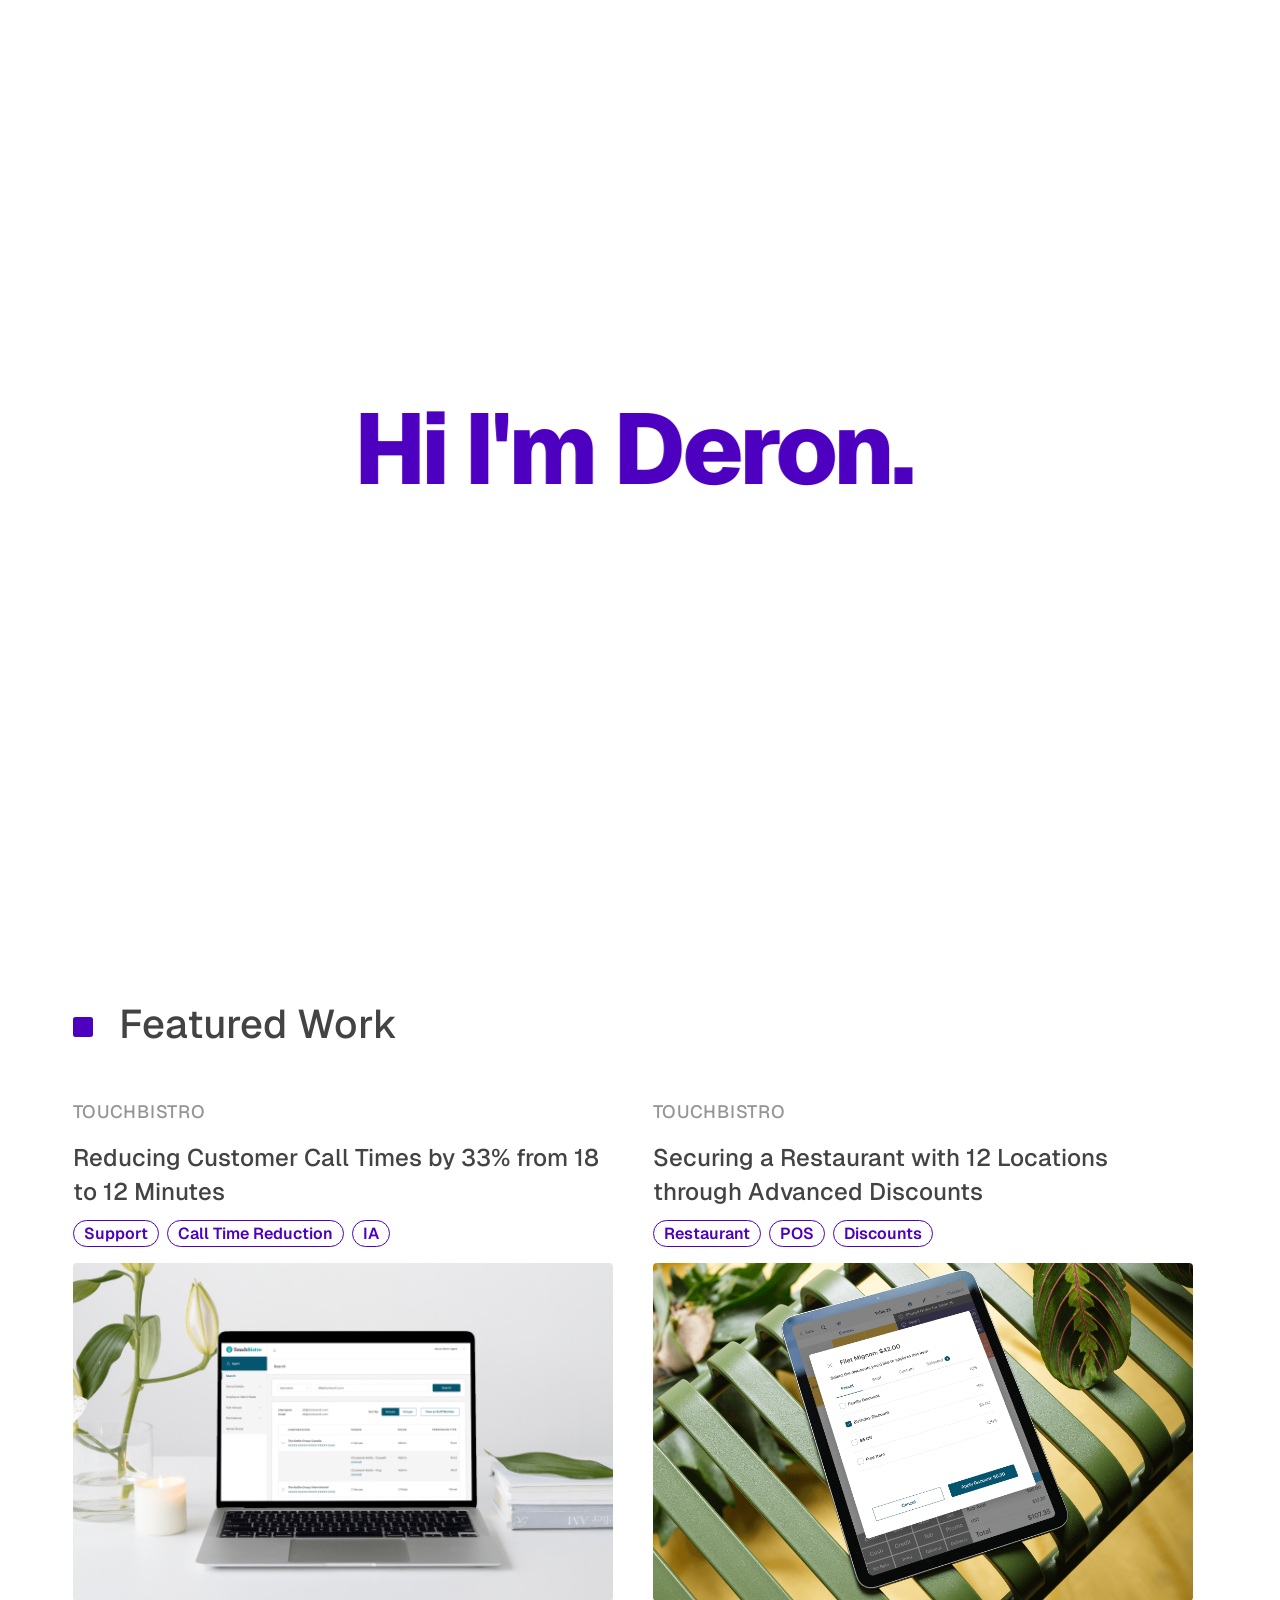
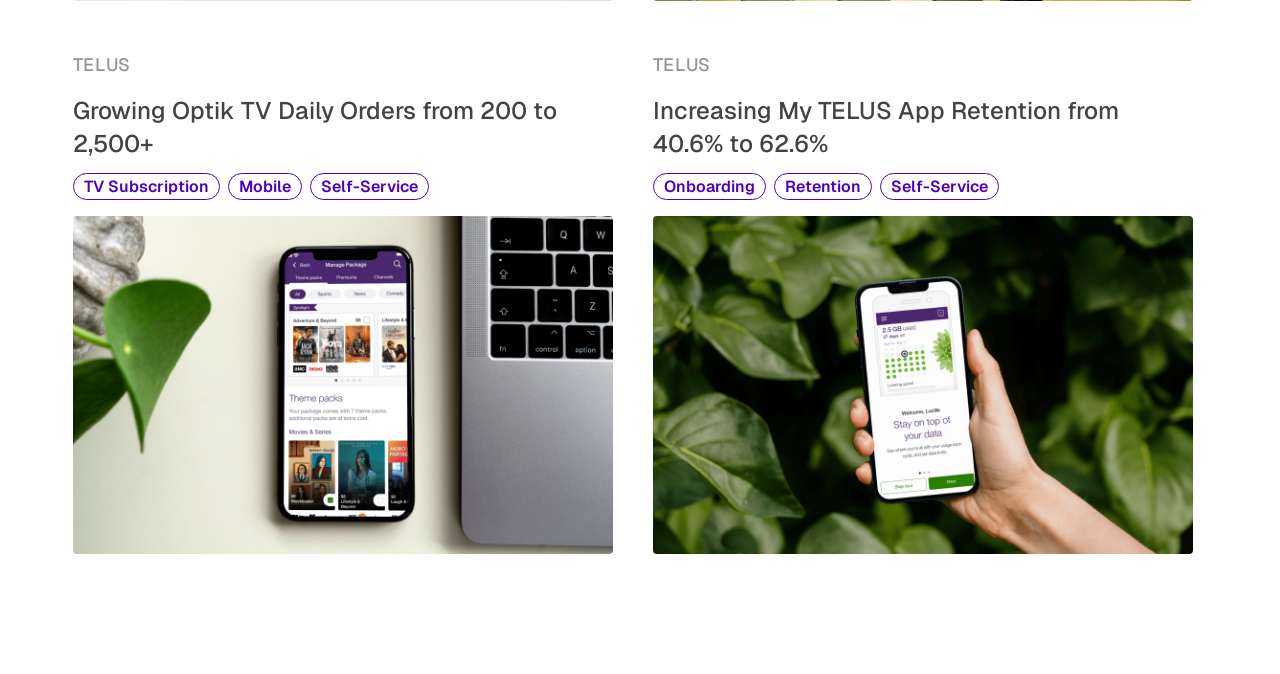
==== commit fc2d07da: "Add AI x Design page and relink the nav to it Replaces the old ai-fun.html (archived outside the rep" ====
--- a/index.html
+++ b/index.html
@@ -26,7 +26,7 @@
 
 <nav>
   <a class="logo label" href="index.html">Deron Li</a>
-  <div class="nav-links"><a href="#work" class="label">Work</a><a href="about.html" class="label">About</a></div>
+  <div class="nav-links"><a href="#work" class="label">Work</a><a href="ai-design.html" class="label">AI x Design</a><a href="about.html" class="label">About</a></div>
   <button class="nav-hamburger" aria-label="Toggle menu" aria-expanded="false">
     <span></span><span></span><span></span>
   </button>
--- a/css/site.css
+++ b/css/site.css
@@ -109,6 +109,7 @@
    ════════════════════════════════════════════════════════ */
 html {
   scroll-behavior: smooth;
+  scrollbar-gutter: stable; /* reserve the scrollbar's space on every page, so the nav and layout never shift between short and long pages */
 }
 html, body {
   height: 100%; background: #ffffff;
@@ -244,19 +245,19 @@
 .lead {
   font-size: var(--text-lead);
   font-weight: var(--weight-regular);
-  line-height: var(--leading-relaxed);
+  line-height: var(--leading-normal);
 }
 .body-lg {
   font-size: var(--text-body-lg);
   font-weight: var(--weight-regular);
-  line-height: 1.6;
+  line-height: var(--leading-normal);
   letter-spacing: 0em;
 }
 
 .body {
   font-size: var(--text-body);
   font-weight: var(--weight-regular);
-  line-height: var(--leading-relaxed);
+  line-height: var(--leading-normal);
 }
 .label {
   font-family: var(--font-heading);
@@ -1013,7 +1014,7 @@
 }
 .cs-list li {
   font-size: var(--text-body-lg);
-  line-height: var(--leading-relaxed);
+  line-height: var(--leading-normal);
   color: var(--color-secondary);
   padding-left: 20px;
   position: relative;
@@ -1042,7 +1043,7 @@
   align-items: flex-start;
   gap: 12px;
   font-size: var(--text-body-lg);
-  line-height: var(--leading-relaxed);
+  line-height: var(--leading-normal);
   color: var(--color-secondary);
   opacity: 0;
   transform: translateX(-20px);
@@ -1676,7 +1677,7 @@
 }
 .cs-issue-desc {
   font-size: var(--text-body-lg);
-  line-height: 1.6;
+  line-height: var(--leading-normal);
   color: var(--color-secondary);
   margin: 0;
 }
@@ -2304,7 +2305,7 @@
 }
 .srv-insight-text {
   font-size: var(--text-body-lg);
-  line-height: var(--leading-relaxed);
+  line-height: var(--leading-normal);
   color: var(--charcoal);
 }
 .srv-block { margin-bottom: 48px; }
@@ -2629,7 +2630,7 @@
 .srv-channel-card-desc {
   font-size: var(--text-label);
   color: var(--color-secondary);
-  line-height: var(--leading-relaxed);
+  line-height: var(--leading-normal);
   margin: 0;
 }
 .srv-channel-card .srv-channel-track {
@@ -2747,7 +2748,7 @@
 }
 .about-lead {
   font-size: var(--text-lead);
-  line-height: var(--leading-relaxed);
+  line-height: var(--leading-normal);
   color: var(--color-secondary);
 }
 .about-section {
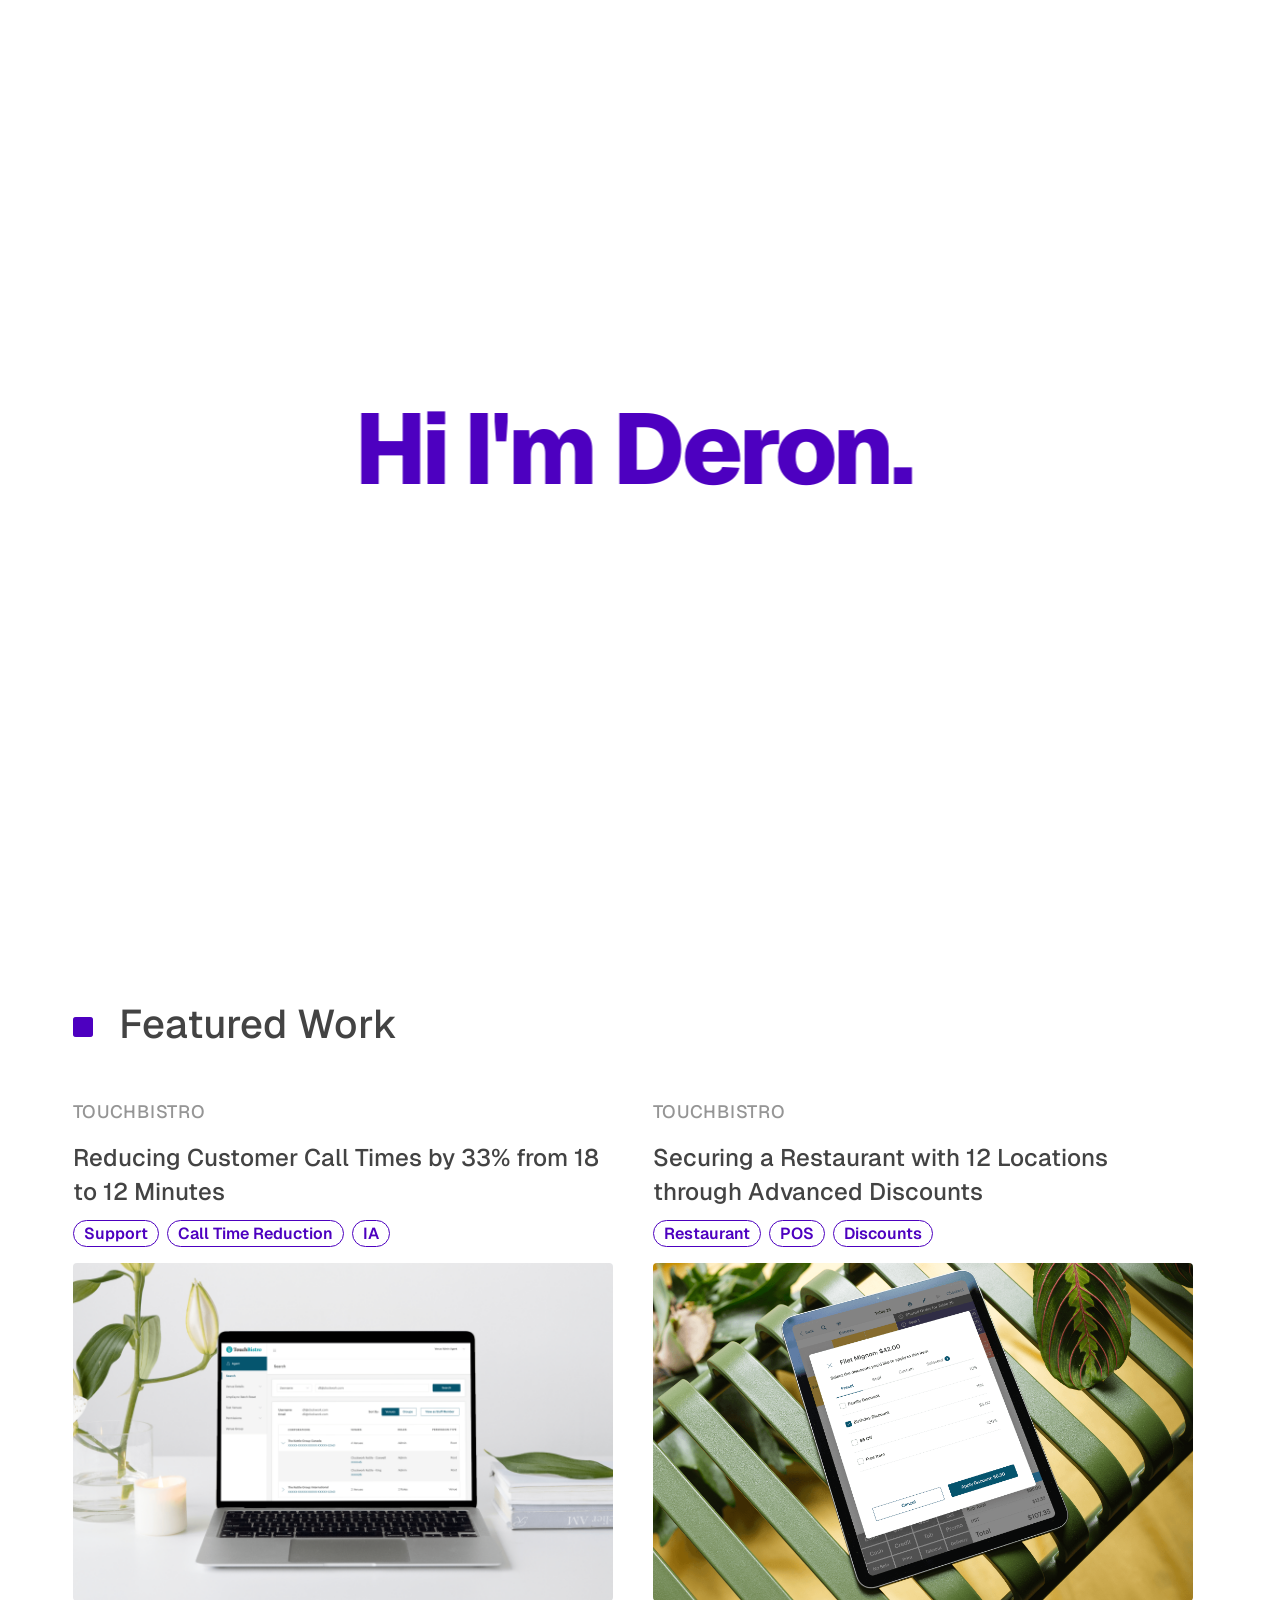
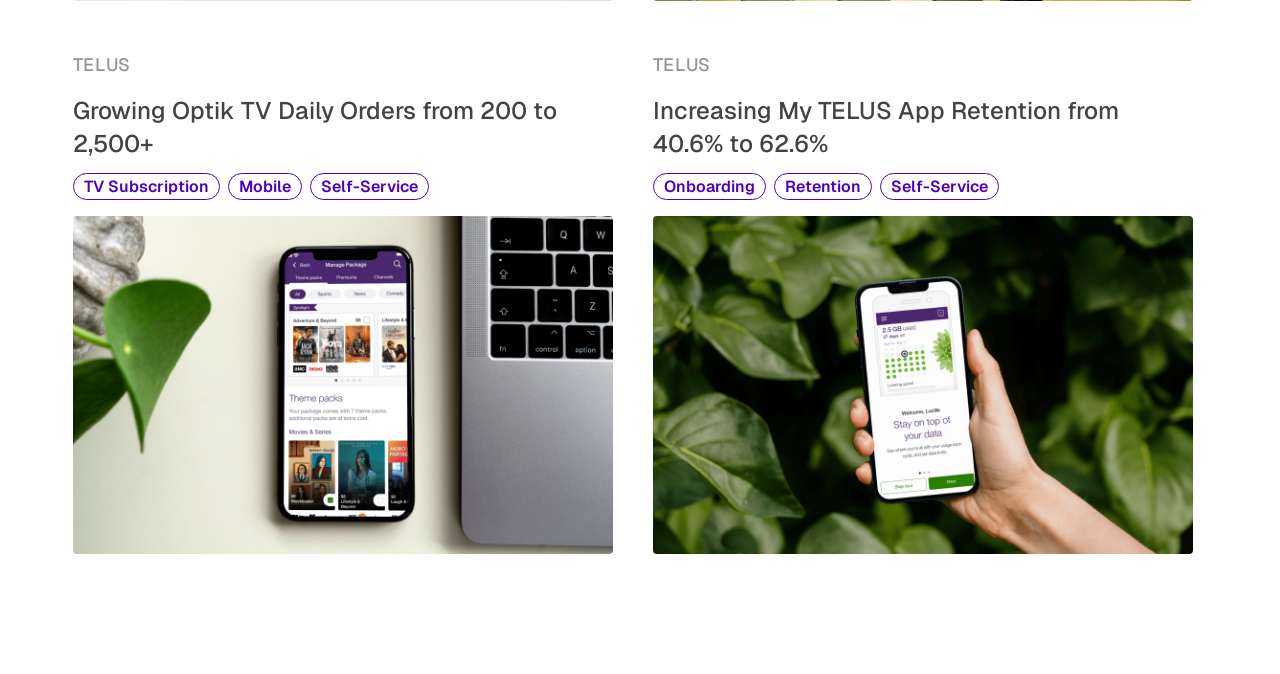
==== commit 342ee127: "Add AI x Design page and assets, nav link hidden New ai-design.html with only the images and videos " ====
--- a/index.html
+++ b/index.html
@@ -26,7 +26,7 @@
 
 <nav>
   <a class="logo label" href="index.html">Deron Li</a>
-  <div class="nav-links"><a href="#work" class="label">Work</a><a href="ai-design.html" class="label">AI x Design</a><a href="about.html" class="label">About</a></div>
+  <div class="nav-links"><a href="#work" class="label">Work</a><a href="ai-design.html" class="label" hidden>AI x Design</a><a href="about.html" class="label">About</a></div>
   <button class="nav-hamburger" aria-label="Toggle menu" aria-expanded="false">
     <span></span><span></span><span></span>
   </button>
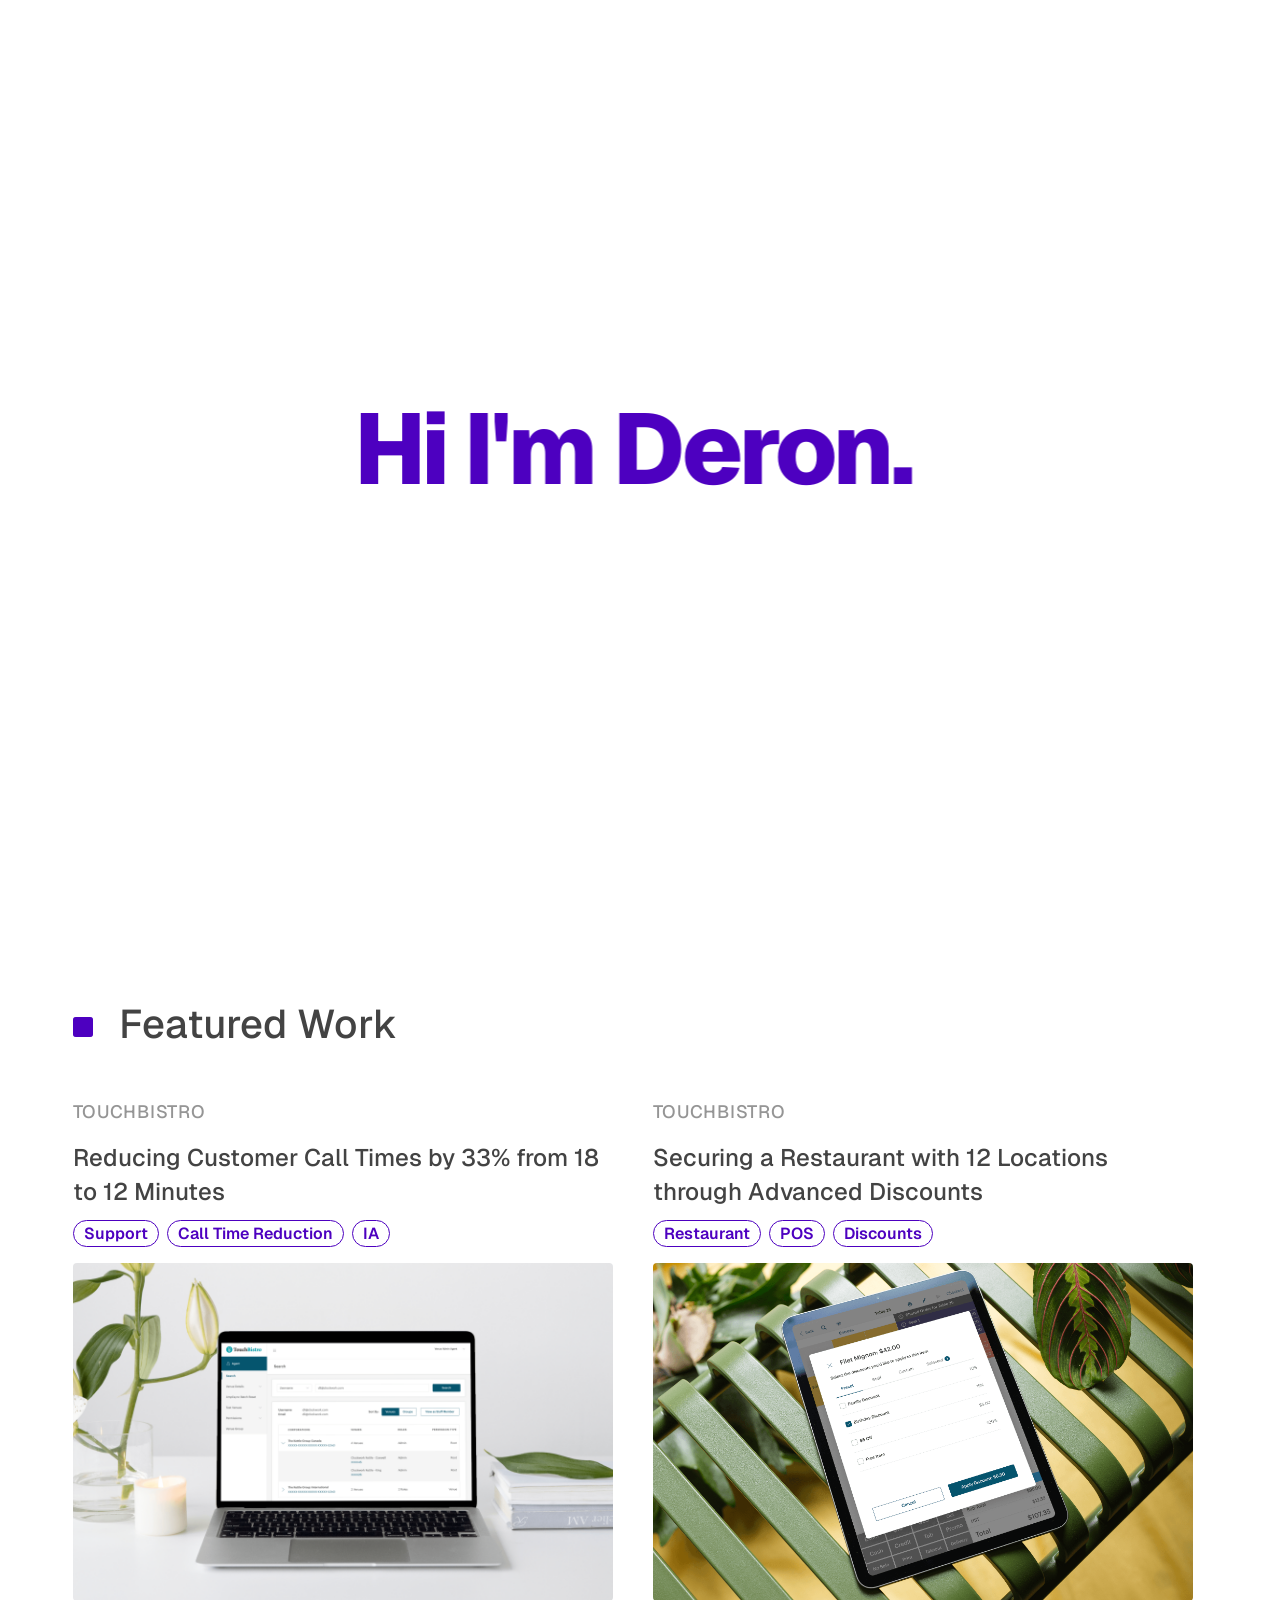
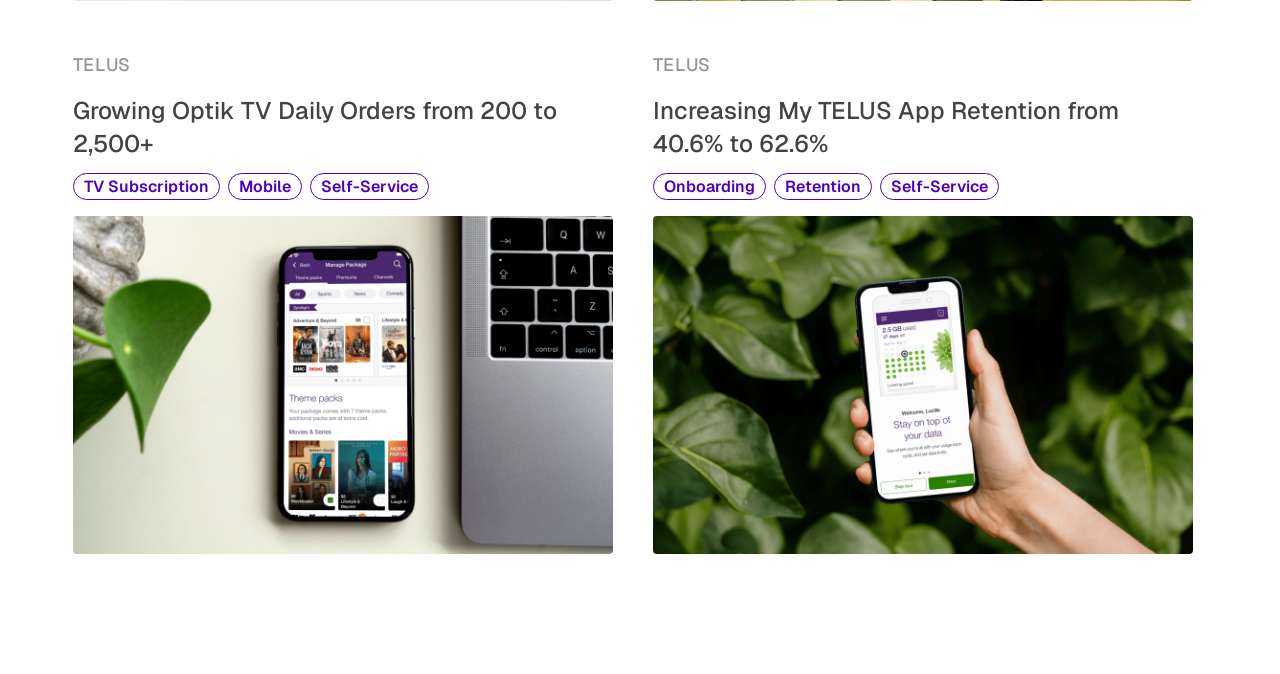
==== commit 480253b3: "Show AI x Design in the nav and fix the Discounts image path Un-hide the AI x Design nav link on all" ====
--- a/index.html
+++ b/index.html
@@ -26,7 +26,7 @@
 
 <nav>
   <a class="logo label" href="index.html">Deron Li</a>
-  <div class="nav-links"><a href="#work" class="label">Work</a><a href="ai-design.html" class="label" hidden>AI x Design</a><a href="about.html" class="label">About</a></div>
+  <div class="nav-links"><a href="#work" class="label">Work</a><a href="ai-design.html" class="label">AI x Design</a><a href="about.html" class="label">About</a></div>
   <button class="nav-hamburger" aria-label="Toggle menu" aria-expanded="false">
     <span></span><span></span><span></span>
   </button>
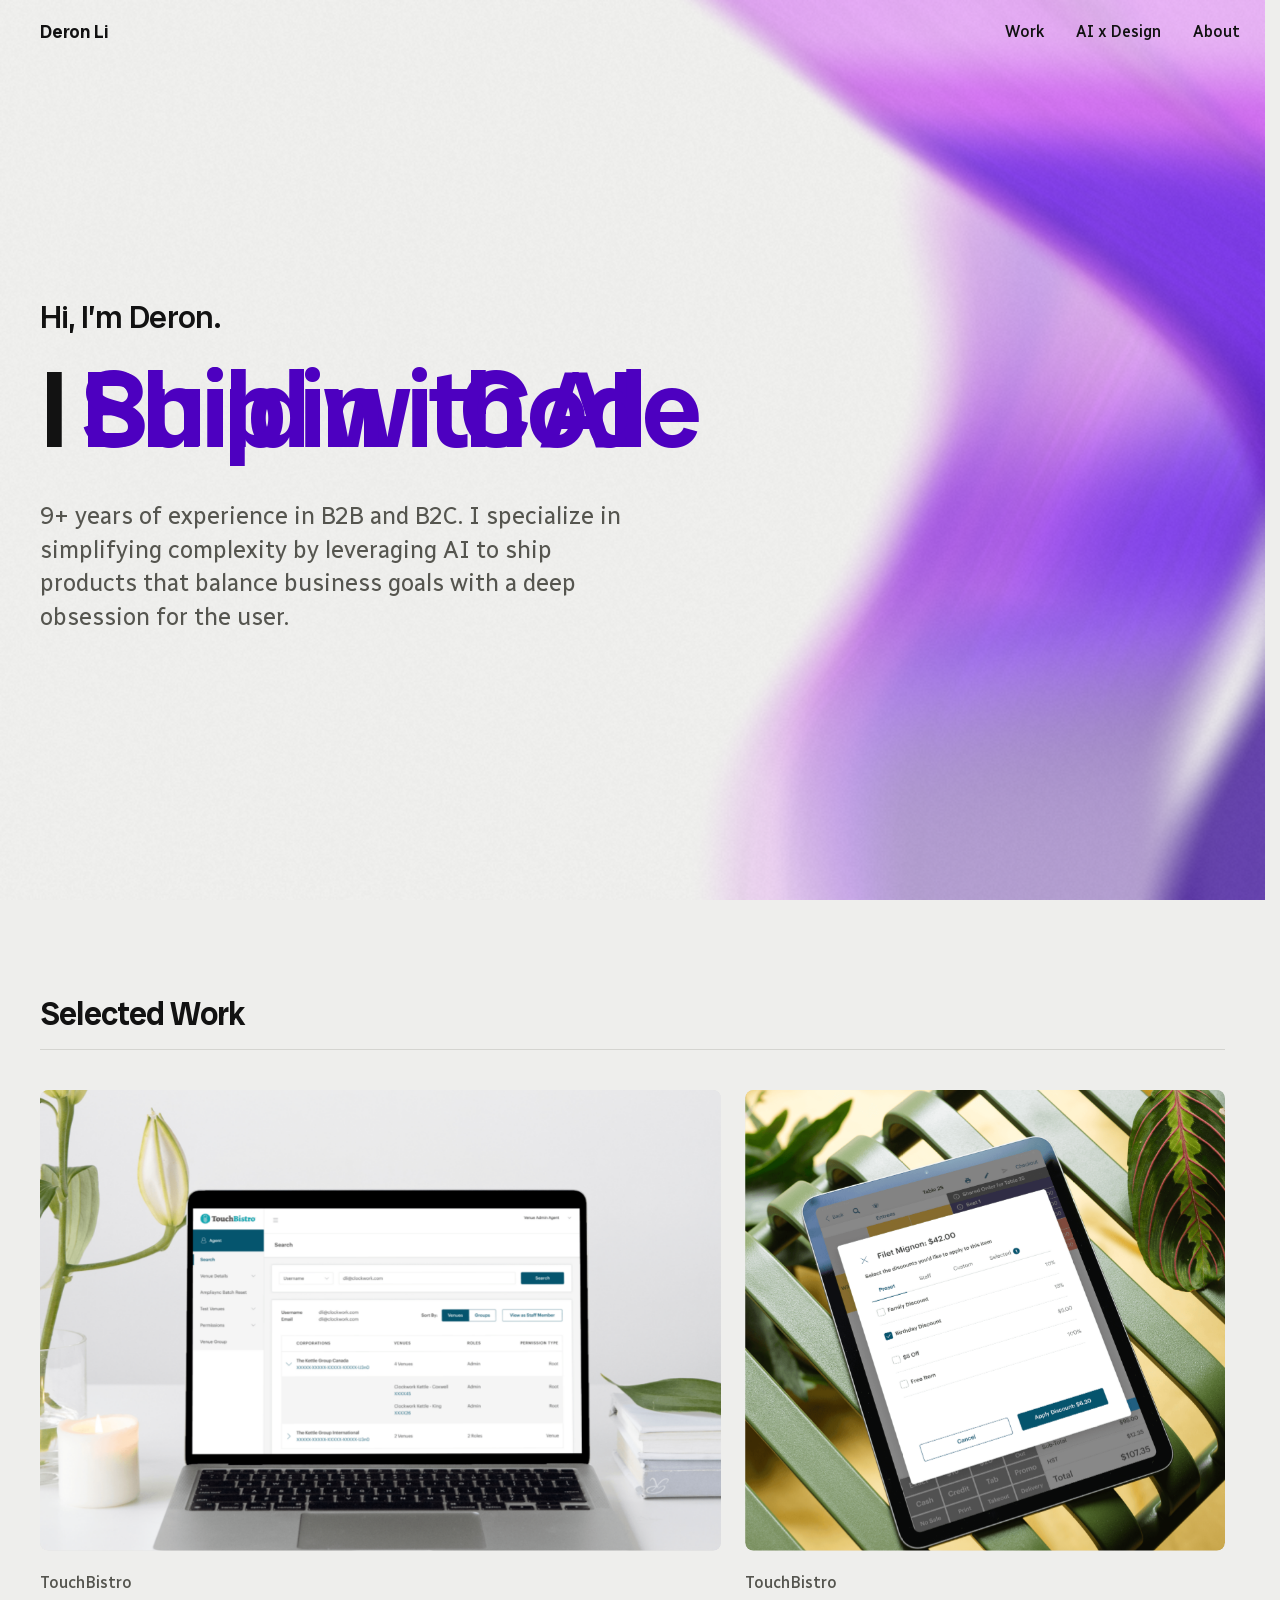
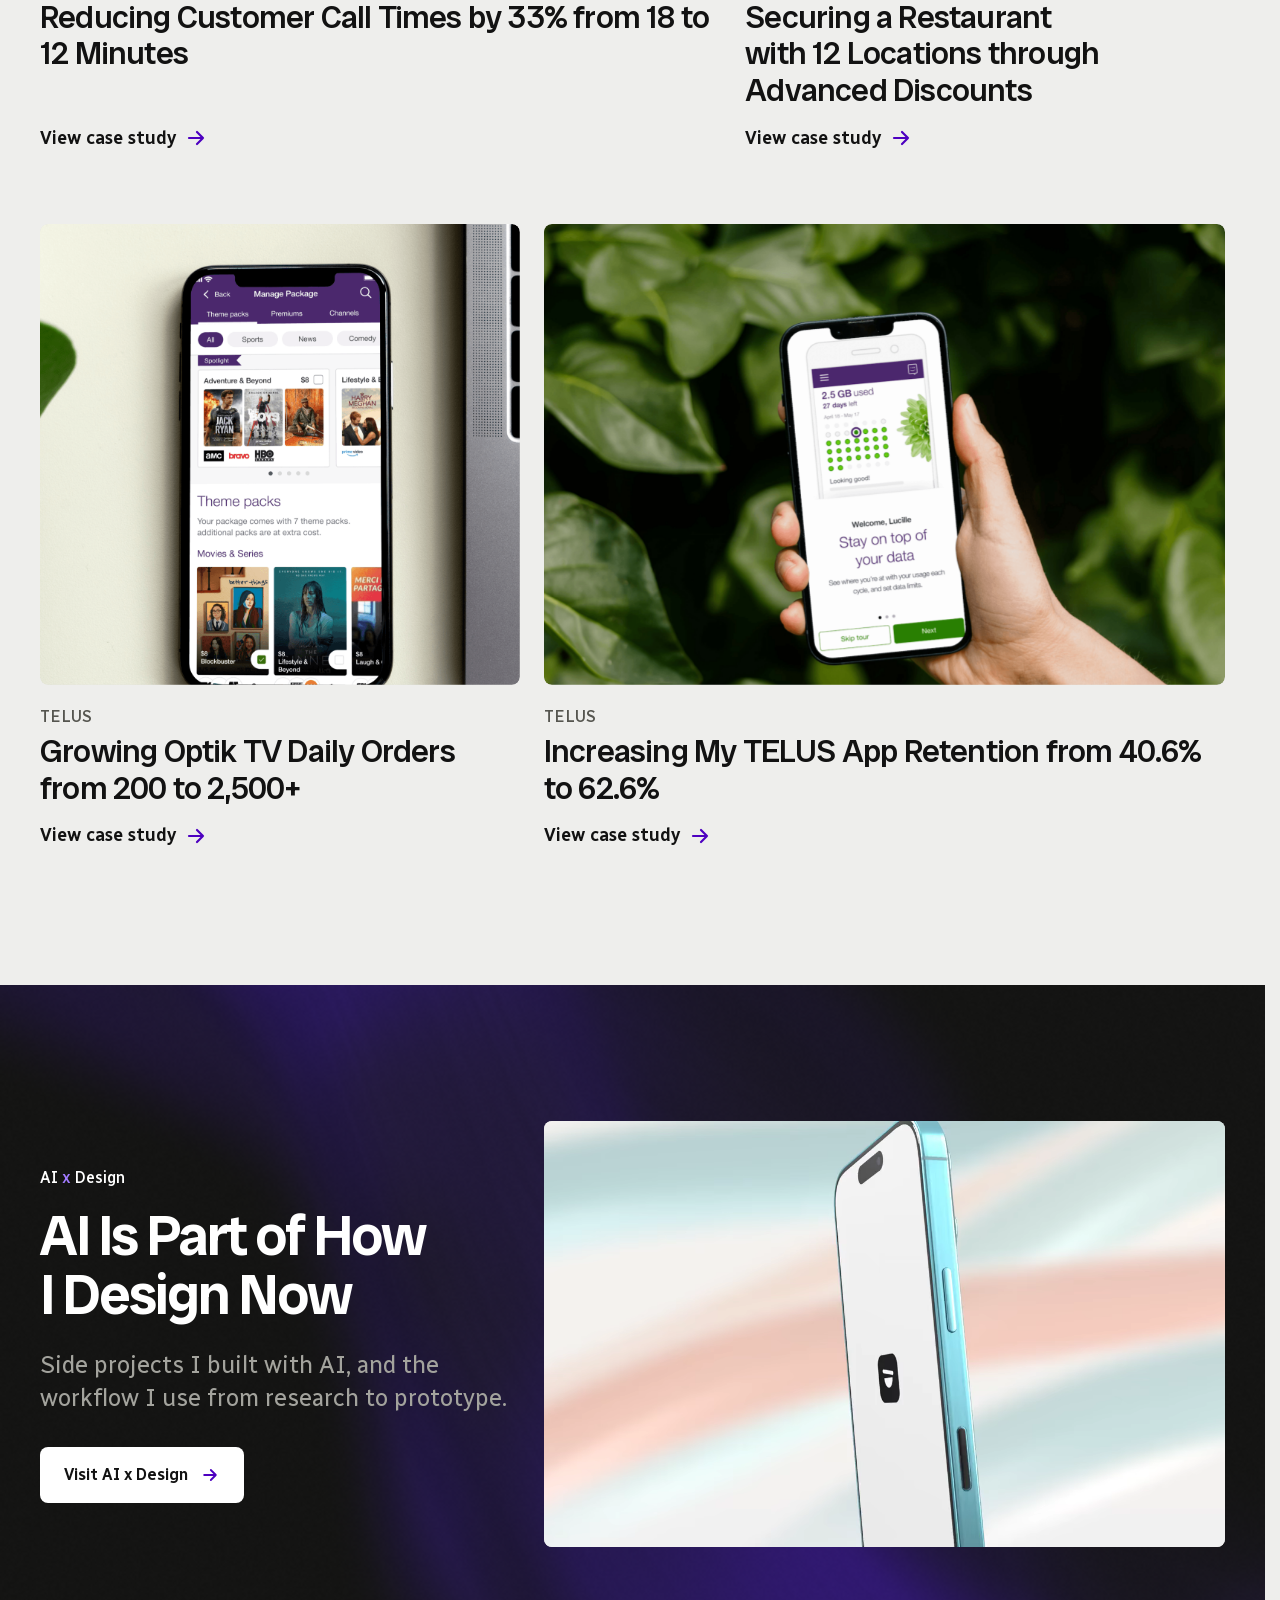
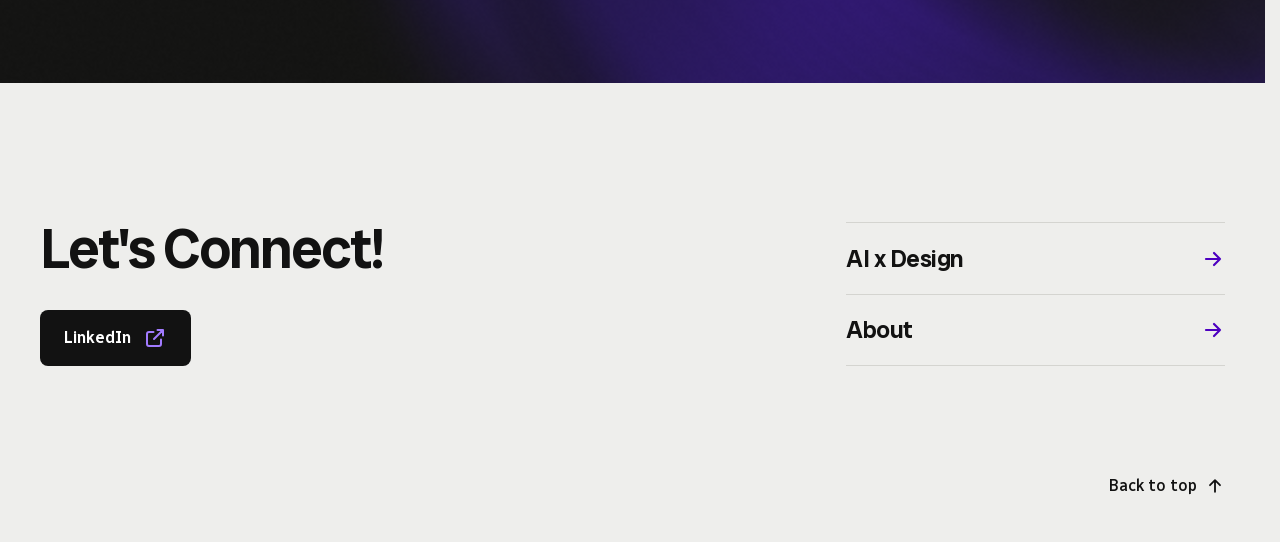
==== commit 6d372117: "Launch the redesign: new homepage, About, Motion Design and reskinned pages - Homepage: new hero, ro" ====
--- a/index.html
+++ b/index.html
@@ -4,7 +4,6 @@
   <meta charset="UTF-8" />
   <meta name="viewport" content="width=device-width, initial-scale=1.0" />
   <title>Deron Li — Product Designer</title>
-  <link rel="stylesheet" href="css/site.css">
   <link rel="icon" type="image/png" sizes="32x32" href="images/favicon-32x32.png">
   <link rel="icon" type="image/png" sizes="16x16" href="images/favicon-16x16.png">
   <link rel="shortcut icon" href="images/favicon.ico">
@@ -16,123 +15,1426 @@
     gtag('js', new Date());
     gtag('config', 'G-8R2R3N4KR2');
   </script>
+  <link rel="preload" href="fonts/radio-canada-big-latin.woff2" as="font" type="font/woff2" crossorigin>
+  <link rel="preload" href="fonts/radio-canada-latin.woff2" as="font" type="font/woff2" crossorigin>
+  <link rel="stylesheet" href="css/nav.css">
+  <script>document.documentElement.classList.add('js'); if (new URLSearchParams(location.search).get('hero') === 'centre') document.documentElement.dataset.hero = 'centre';   /* review switch: the centred landing */</script>
+  <style>
+    /* ════════════════════════════════════════════════════
+       HOMEPAGE OPTION A2 — round 3
+       One idea: one real product screen, and the four things Deron does to it. The phone stays,
+       the tool beside it changes with the role line, and the screen responds.
+       Palette: studio grey ground, white, ink, one accent that also colours the drifting field
+       behind the landing, so the page has a single colour story.
+       Type: Radio Canada Big (display) + Radio Canada (text).
+       ════════════════════════════════════════════════════ */
+    @font-face { font-family: 'Radio Canada Big'; font-weight: 400 700; font-display: swap; src: url(fonts/radio-canada-big-latin.woff2) format('woff2'); }
+    @font-face { font-family: 'Radio Canada'; font-weight: 400 700; font-display: swap; src: url(fonts/radio-canada-latin.woff2) format('woff2'); }
+
+    :root {
+      --ground: #EEEEEC;
+      --sheet: #FFFFFF;
+      --well: #E2E2DF;
+      --ink: #121212;
+      --body: #55554F;
+      --line: #D4D4D0;
+      --night: #141413;
+      --night-body: #A3A39D;
+      --night-line: #32322F;
+
+      /* accent: the purple of the original portfolio (site.css --purple), its lift for the ink section,
+         and the four colours of the landing form, light to deep, built around it */
+      --accent: #4D00C0; --accent-head: #4D00C0; --accent-night: #A27BFF;
+      --g1: #2E0091; --g2: #5B0FE0; --g3: #C24BEA; --g4: #F3D7F5;
+      /* the same four on the ink of the AI x Design section, as texture: --n4 sits just off the ground, --n1 is the furthest from it */
+      --n1: #34187C; --n2: #2A1960; --n3: #221A3A; --n4: #1A1820;
+
+      --font-display: 'Radio Canada Big', 'Helvetica Neue', Arial, sans-serif;
+      --font-text: 'Radio Canada', 'Helvetica Neue', Arial, sans-serif;
+      --font-code: ui-monospace, 'SF Mono', Menlo, Consolas, monospace;
+      --t-label: 16px;
+      --t-body: 18px;
+      --t-lead: 24px;
+      --t-title: 32px;
+      --t-head: clamp(36px, 4.4vw, 64px);
+      --t-display: clamp(44px, 8.4vw, 120px);   /* the display style: the landing role line only */
+
+      --max: 1360px;
+      --gutter: 40px;
+      --gap: 24px;
+      --nav-h: 64px;
+      --r: 8px;
+
+      --out: cubic-bezier(0.16, 1, 0.3, 1);
+      --inout: cubic-bezier(0.65, 0, 0.35, 1);
+      --soft: cubic-bezier(0.4, 0, 0.2, 1);
+      --drum: cubic-bezier(0.7, 0, 0.2, 1);
+      --spring: cubic-bezier(0.3, 1.25, 0.5, 1);
+    }
+
+    *, *::before, *::after { box-sizing: border-box; }
+    html { background: var(--ground); -webkit-text-size-adjust: 100%; scroll-behavior: smooth; }
+    body { margin: 0; background: var(--ground); color: var(--body); font-family: var(--font-text); font-size: var(--t-body); line-height: 1.5; }   /* default smoothing: fuller text on the light ground (Deron, 2026-11-23) */
+    h1, h2, h3, p, ul, pre { margin: 0; padding: 0; }
+    h1, h2, h3 { font-size: inherit; font-weight: inherit; }
+    ul { list-style: none; }
+    a { color: inherit; text-decoration: none; }
+    button { font: inherit; color: inherit; background: none; border: 0; padding: 0; cursor: pointer; }
+    img, video, svg, canvas { display: block; }
+    b, strong { font-weight: inherit; }
+    i, em { font-style: normal; }
+    .sr-only { position: absolute; width: 1px; height: 1px; overflow: hidden; clip: rect(0 0 0 0); white-space: nowrap; }
+    :focus-visible { outline: 2px solid var(--ink); outline-offset: 4px; border-radius: 4px; }
+
+    .wrap { width: min(var(--max), calc(100% - var(--gutter) * 2)); margin: 0 auto; }
+    .grid { display: grid; grid-template-columns: repeat(12, minmax(0, 1fr)); column-gap: var(--gap); }
+    .label { font-family: var(--font-text); font-size: var(--t-label); font-weight: 500; line-height: 1.5; }
+    .arrow { width: 20px; height: 20px; flex: none; transition: transform 0.4s var(--out); }
+
+    /* ════════ NAV: shared, in css/nav.css (behaviour in js/site-nav.js). The night state over the AI section is set by the script below. ════════ */
+
+    /* ════════ HERO ════════ */
+    .hero { position: relative; overflow-x: clip; min-height: 100svh; padding-top: var(--nav-h); display: flex; flex-direction: column; }
+    /* The field: two pale tints of the accent sway slowly across the ground. Drawn on a canvas,
+       quiet behind the copy, and it falls back to the plain ground at the foot of the landing. */
+    .hero-bg { position: absolute; inset: 0; z-index: 0; width: 100%; height: 100%; pointer-events: none; }
+    .hero-in { position: relative; z-index: 1; flex: 1; align-items: center; padding: 40px 0 72px; }
+    .hero-copy { grid-column: 1 / 12; }
+    .hero-title { color: var(--ink); font-family: var(--font-display); }
+    .hero-hello { display: flex; align-items: center; gap: 16px; font-size: var(--t-title); font-weight: 500; line-height: 1.15; letter-spacing: -0.02em; }
+    .role { display: grid; overflow: hidden; margin-top: 20px; padding-bottom: 0.16em; margin-bottom: -0.16em; font-size: var(--t-display); font-weight: 600; line-height: 1.04; letter-spacing: -0.04em; }
+    .role-phrase { grid-area: 1 / 1; white-space: nowrap; }
+    .role-phrase:not(.is-on):not(.is-off) { visibility: hidden; }
+    .ch { display: inline-block; white-space: pre; }
+    .role-phrase em, .ch:not(.is-fix) { color: var(--accent-head); }   /* the "I" stays ink, the skill takes the accent */
+    .role-phrase.is-in .ch:not(.is-fix) { animation: ch-in 0.72s var(--drum) backwards; animation-delay: calc(var(--i) * 24ms); }
+    .role-phrase.is-off .ch:not(.is-fix) { animation: ch-out 0.72s var(--drum) forwards; animation-delay: calc(var(--i) * 24ms); }
+    .role-phrase.is-off .ch.is-fix { visibility: hidden; }
+    @keyframes ch-in { from { transform: translateY(116%); } to { transform: none; } }
+    @keyframes ch-out { from { transform: translateX(var(--open, 0px)); } to { transform: translate(var(--open, 0px), -116%); } }
+    /* ── End-of-phrase flourishes (round 14). When a role has rolled in, a short beat at the end of the
+       line signals the skill, then clears just before the next role rolls in. They live in a layer over
+       the role line (outside its clip), placed from the real letters: --x0 the last word's left edge,
+       --x1 the line's right edge, --bl the baseline, --cap the cap height. Sizes are in em of the headline. ── */
+    .hero-title { position: relative; }
+    .flo-layer { position: absolute; inset: 0; pointer-events: none; font-size: var(--t-display); font-weight: 600; line-height: 1; transition: opacity 0.24s var(--soft), transform 0.24s var(--soft); }
+    .flo-layer.is-clear { opacity: 0; transform: translateY(-0.08em); }
+    .flo-layer.is-reset { transition: none; }
+    .flo { position: absolute; display: block; color: var(--accent); }
+    .flo i, .flo b { display: block; position: absolute; }
+    .bl-probe { display: inline-block; width: 0; height: 0; }
+    /* the pixel character: the Claude Code mascot's spirit, drawn here as a 10 x 7 pixel sprite */
+    :root { --mascot: #D97757; --mascot-eye: #121212; }
+    [data-mascot="violet"] { --mascot: #4D00C0; --mascot-eye: #FFFFFF; }
+    .mascot { display: block; width: 100%; height: 100%; shape-rendering: crispEdges; overflow: visible; }
+    .mascot .bd { fill: var(--mascot); } .mascot .ey { fill: var(--mascot-eye); }
+    .mascot .up { opacity: 0; } .mascot .dn { opacity: 1; }
+    .is-wave .mascot .up { animation: wave-up 0.56s steps(1, end) 0.42s 2 both; }
+    .is-wave .mascot .dn { animation: wave-dn 0.56s steps(1, end) 0.42s 2 both; }
+    @keyframes wave-up { 0%, 50% { opacity: 1; } 50.01%, 100% { opacity: 0; } }
+    @keyframes wave-dn { 0%, 50% { opacity: 0; } 50.01%, 100% { opacity: 1; } }
+
+    /* Set 1, tools: what each skill looks like in its own software */
+    .f1-sel { left: calc(var(--x0) - 0.07em); top: calc(var(--bl) - var(--cap) - 0.08em); width: calc(var(--x1) - var(--x0) + 0.14em); height: calc(var(--cap) + 0.16em); border: 2px solid var(--accent); animation: sel-in 0.24s var(--out) both; }
+    .f1-sel i { width: 0.1em; height: 0.1em; margin: -0.05em 0 0 -0.05em; background: #FFFFFF; border: 2px solid var(--accent); animation: pop 0.32s var(--spring) both; }
+    .f1-sel i:nth-child(1) { left: 0; top: 0; animation-delay: 0.1s; } .f1-sel i:nth-child(2) { left: 100%; top: 0; animation-delay: 0.13s; }
+    .f1-sel i:nth-child(3) { left: 0; top: 100%; animation-delay: 0.16s; } .f1-sel i:nth-child(4) { left: 100%; top: 100%; animation-delay: 0.19s; }
+    .f1-sel b { left: 50%; top: calc(100% + 8px); transform: translateX(-50%); padding: 2px 8px; border-radius: 4px; background: var(--accent); color: #FFFFFF; font-family: var(--font-text); font-size: var(--t-label); font-weight: 500; line-height: 1.5; letter-spacing: 0.01em; white-space: nowrap; font-variant-numeric: tabular-nums; animation: rise 0.36s var(--out) 0.26s both; }
+    @keyframes sel-in { from { opacity: 0; transform: scale(1.05); } }
+    @keyframes pop { from { transform: scale(0); } }
+    .f-pop { left: calc((var(--x0) + var(--x1)) / 2 - 0.3em); top: calc(var(--bl) - var(--cap) - 0.43em); width: 0.6em; height: 0.43em; overflow: hidden; }   /* clipped at the cap line: it rises from behind the word */
+    .f-pop .mascot { animation: peek 0.4s var(--spring) both; }
+    @keyframes peek { from { transform: translateY(105%); } }
+    .f1-code { left: calc(var(--x1) + 0.1em); top: calc(var(--bl) - var(--cap) - 0.04em); height: calc(var(--cap) + 0.08em); display: flex; align-items: center; }
+    .f1-code .typed { overflow: hidden; width: 0; font-family: var(--font-code); font-size: 0.56em; font-weight: 700; letter-spacing: 0; white-space: nowrap; animation: type 0.3s steps(3, end) 0.66s forwards; }
+    .f1-code .caret { position: static; width: 0.05em; height: 100%; margin-left: 0.04em; background: var(--accent); animation: blink2 0.66s steps(1, end) both; }
+    @keyframes type { to { width: 3ch; } }
+    @keyframes blink2 { 0%, 25% { opacity: 1; } 25.01%, 50% { opacity: 0; } 50.01%, 75% { opacity: 1; } 75.01%, 99.99% { opacity: 0; } 100% { opacity: 1; } }
+    .f1-ease { left: calc(var(--x1) + 0.16em); top: calc(var(--bl) - 0.56em); width: 0.56em; height: 0.56em; }
+    .f1-ease svg { display: block; width: 100%; height: 100%; overflow: visible; fill: none; }
+    .f1-ease .ax { stroke: var(--line); stroke-width: 3; }
+    .f1-ease .cv { stroke: var(--accent); stroke-width: 7; stroke-linecap: round; }
+    .f1-ease svg { clip-path: inset(-80% 100% -20% -20%); animation: reveal 0.7s linear 0.08s forwards; }   /* the curve is revealed at the dot's own pace */
+    @keyframes reveal { to { clip-path: inset(-80% -20% -20% -20%); } }
+    /* the dot draws the curve: it moves across at a steady rate (the time axis) and up with the curve's own easing */
+    .f1-ease .dx { left: 0; bottom: 0; width: 0; height: 0; animation: ease-x 0.7s linear 0.08s both; }
+    .f1-ease .dy { left: -0.055em; top: -0.055em; width: 0.11em; height: 0.11em; border-radius: 50%; background: var(--accent); animation: ease-y 0.7s cubic-bezier(0.34, 1.56, 0.64, 1) 0.08s both; }
+    @keyframes draw { to { stroke-dashoffset: 0; } }
+    @keyframes ease-x { from { transform: translateX(0); } to { transform: translateX(0.56em); } }
+    @keyframes ease-y { from { transform: translateY(0); } to { transform: translateY(-0.56em); } }
+
+    /* Set 2, stickers: each skill as a sticker slapped onto the end of the line */
+    .f2-stk { left: min(calc(var(--x1) - 0.16em), calc(100% - 0.84em));   /* never past the copy column */ top: calc(var(--bl) - var(--cap) - 0.6em); width: 0.82em; height: 0.66em; animation: slap 0.42s var(--spring) both; }
+    .f2-stk .stk { position: absolute; inset: 0; display: grid; place-items: center; border-radius: 0.1em; background: #FFFFFF; border: 0.035em solid var(--accent); transform: rotate(-8deg); }
+    .f2-stk svg { width: 72%; height: 72%; overflow: visible; }
+    .f2-stk .nib { fill: none; stroke: var(--accent); stroke-width: 2.4; stroke-linejoin: round; stroke-linecap: round; transform-origin: 12px 21px; animation: nod 0.5s var(--inout) 0.42s both; }
+    .f2-stk .mono { font-family: var(--font-code); font-size: 0.3em; font-weight: 700; letter-spacing: 0; color: var(--accent); }
+    .f2-stk .mascot-w { width: 74%; height: 52%; } .f2-stk .mascot-w svg { width: 100%; height: 100%; }
+    .f2-stk .floor { left: 18%; right: 18%; bottom: 20%; height: 0.02em; background: var(--line); }
+    .f2-stk .ball { left: calc(50% - 0.08em); bottom: 20%; width: 0.16em; height: 0.16em; border-radius: 50%; background: var(--accent); transform-origin: 50% 100%; animation: hop 0.9s 0.4s both; }
+    @keyframes slap { from { opacity: 0; transform: scale(1.7) rotate(-14deg); } 40% { opacity: 1; } }
+    @keyframes nod { 50% { transform: rotate(-14deg); } }
+    @keyframes hop {
+      0% { transform: translateY(0) scale(1.25, 0.75); animation-timing-function: cubic-bezier(0.2, 0.7, 0.4, 1); }
+      40% { transform: translateY(-0.24em) scale(0.9, 1.1); animation-timing-function: cubic-bezier(0.6, 0, 0.8, 0.3); }
+      78% { transform: translateY(0) scale(1.2, 0.8); animation-timing-function: var(--out); }
+      100% { transform: translateY(0) scale(1); }
+    }
+
+    /* Set 3, type: punctuation-sized marks at the end of the line, only the violet */
+    .f3-anchor { left: calc(var(--x1) + 0.07em); top: calc(var(--bl) - 0.12em); width: 0.12em; height: 0.12em; }
+    .f3-anchor .sq { inset: 0; background: #FFFFFF; border: 0.025em solid var(--accent); animation: pop 0.3s var(--spring) both; }
+    .f3-anchor .hl { left: 50%; top: 50%; width: 0.6em; height: 0.02em; margin: -0.01em 0 0 -0.3em; background: var(--accent); transform-origin: 50% 50%; animation: handles 0.9s var(--inout) 0.12s both; }
+    .f3-anchor .hl::before, .f3-anchor .hl::after { content: ''; position: absolute; top: -0.035em; width: 0.09em; height: 0.09em; border-radius: 50%; background: var(--accent); }
+    .f3-anchor .hl::before { left: -0.045em; } .f3-anchor .hl::after { right: -0.045em; }
+    @keyframes handles { 0% { transform: rotate(-20deg) scaleX(0); } 35% { transform: rotate(-20deg) scaleX(1); } 70% { transform: rotate(8deg) scaleX(1); } 100% { transform: rotate(0deg) scaleX(0); } }
+    .f3-spark { left: min(calc(var(--x1) - 0.02em), calc(100% - 0.44em)); top: calc(var(--bl) - var(--cap) - 0.2em); width: 0.3em; height: 0.3em; }
+    .f3-spark svg { position: absolute; fill: var(--accent); animation: twinkle 0.5s var(--spring) both; }
+    .f3-spark svg:nth-child(1) { inset: 0; width: 100%; height: 100%; }
+    .f3-spark svg:nth-child(2) { left: 90%; top: 70%; width: 46%; height: 46%; animation-delay: 0.16s; }
+    @keyframes twinkle { from { transform: scale(0) rotate(-90deg); } }
+    .f3-us { left: calc(var(--x1) + 0.06em); top: calc(var(--bl) - 0.06em); width: 0.4em; height: 0.07em; background: var(--accent); animation: blink2 0.8s steps(1, end) both; }
+    .f3-dot { left: calc(var(--x1) + 0.04em); top: calc(var(--bl) - 0.13em); width: 0.13em; height: 0.13em; }
+    .f3-dot i { inset: 0; border-radius: 50%; background: var(--accent); transform-origin: 50% 100%; animation: drop 1.05s both; }
+    @keyframes drop {
+      0% { opacity: 0; transform: translateY(-0.7em); animation-timing-function: cubic-bezier(0.5, 0, 0.9, 0.4); }
+      8% { opacity: 1; }
+      38% { transform: translateY(0) scale(1.3, 0.7); animation-timing-function: cubic-bezier(0.2, 0.6, 0.4, 1); }
+      58% { transform: translateY(-0.22em) scale(0.95, 1.05); animation-timing-function: cubic-bezier(0.6, 0, 0.8, 0.4); }
+      76% { transform: translateY(0) scale(1.15, 0.85); animation-timing-function: cubic-bezier(0.2, 0.6, 0.4, 1); }
+      88% { transform: translateY(-0.06em); animation-timing-function: cubic-bezier(0.6, 0, 0.8, 0.4); }
+      100% { transform: translateY(0); }
+    }
+    /* ── Round 15: two bigger sets, made from the type itself at its own weight, in the violet ──
+       Set 4, the letters perform: the last word is reworked in front of you.
+       Set 5, the pen: strokes at the type's weight, drawn by hand around the word. */
+    .flo-svg { position: absolute; left: 0; top: 0; width: 100%; height: 100%; overflow: visible; }
+    .flo-svg text { font-family: var(--font-display); font-weight: 600; letter-spacing: -0.04em; fill: var(--accent); }
+    .flo-svg .pen { fill: none; stroke: var(--accent); stroke-linecap: round; stroke-linejoin: round; }
+    .meas { position: absolute; visibility: hidden; white-space: pre; font-family: var(--font-display); font-weight: 600; letter-spacing: -0.04em; }
+    :root { --sp: 0.075em; }
+
+    /* 4 · Design: the word is kerned and weighted in front of you. It loosens and lightens, then snaps tight
+       and heavy, overshoots on the weight axis, and settles at its true weight */
+    .fx-kern .lw { animation: kern 1.2s both; }
+    @keyframes kern {
+      0% { transform: none; font-weight: 600; animation-timing-function: cubic-bezier(0.45, 0, 0.55, 1); }
+      40% { transform: translateX(calc(var(--k) * var(--sp))); font-weight: 400; animation-timing-function: cubic-bezier(0.8, 0, 0.2, 1); }
+      62% { transform: translateX(calc(var(--k) * var(--sp) * -0.2)); font-weight: 700; animation-timing-function: cubic-bezier(0.2, 0.7, 0.3, 1); }
+      100% { transform: none; font-weight: 600; }
+    }
+    /* 4 · Code: the word opens and becomes a component, <Code /> */
+    .role-phrase .lw { transition: transform 0.5s var(--spring); }
+    .fx-open .lw { transform: translateX(var(--open)); }
+    .flo-svg .lt, .flo-svg .gt { transform-box: fill-box; opacity: 0; }
+    .flo-svg .lt { transform-origin: 100% 100%; animation: swing-l 0.55s var(--spring) 0.1s both; }
+    .flo-svg .gt { transform-origin: 0% 100%; animation: swing-r 0.55s var(--spring) 0.24s both; }
+    @keyframes swing-l { from { opacity: 0; transform: translateX(-0.3em) rotate(-40deg); } to { opacity: 1; transform: none; } }
+    @keyframes swing-r { from { opacity: 0; transform: translateX(0.3em) rotate(40deg); } to { opacity: 1; transform: none; } }
+    .flo-svg .crt { fill: var(--accent); opacity: 0; animation: blink2 0.66s steps(1, end) 0.7s forwards; }   /* hidden until its beat */
+    /* 4 · Prototype with AI: the word splits into three loose drafts that drift apart, then resolve into one */
+    .fx-latent .lw { animation: latent 1.3s both; }
+    @keyframes latent { 0% { opacity: 1; } 16% { opacity: 0.14; } 70% { opacity: 0.14; } 86%, 100% { opacity: 1; } }
+    .flo-svg .gh { transform-box: fill-box; transform-origin: 50% 70%; opacity: 0; }
+    .flo-svg .g1 { animation: g1 1.3s both; } .flo-svg .g2 { animation: g2 1.3s both; } .flo-svg .g3 { animation: g3 1.3s both; }
+    @keyframes g1 { 0% { opacity: 0; transform: none; filter: blur(0); animation-timing-function: var(--out); } 22% { opacity: 0.55; transform: translate(-0.26em, -0.12em) rotate(-9deg); filter: blur(1px); } 58% { opacity: 0.5; transform: translate(-0.2em, 0.02em) rotate(-5deg); filter: blur(3px); animation-timing-function: cubic-bezier(0.6, 0, 0.2, 1); } 84% { opacity: 0.9; transform: none; filter: blur(0); } 100% { opacity: 0; transform: none; } }
+    @keyframes g2 { 0% { opacity: 0; transform: none; filter: blur(0); animation-timing-function: var(--out); } 22% { opacity: 0.5; transform: translate(0.28em, -0.2em) rotate(8deg); filter: blur(2px); } 58% { opacity: 0.45; transform: translate(0.22em, -0.1em) rotate(5deg); filter: blur(4px); animation-timing-function: cubic-bezier(0.6, 0, 0.2, 1); } 84% { opacity: 0.9; transform: none; filter: blur(0); } 100% { opacity: 0; transform: none; } }
+    @keyframes g3 { 0% { opacity: 0; transform: none; filter: blur(0); animation-timing-function: var(--out); } 22% { opacity: 0.4; transform: translateY(0.14em) scale(1.22); filter: blur(4px); } 58% { opacity: 0.4; transform: translateY(0.08em) scale(1.14); filter: blur(6px); animation-timing-function: cubic-bezier(0.6, 0, 0.2, 1); } 84% { opacity: 0.9; transform: none; filter: blur(0); } 100% { opacity: 0; transform: none; } }
+    /* 4 · Build with AI: the word goes hollow, fills solid from the baseline up like a pour, and settles with weight */
+    .fx-build .lw { -webkit-text-stroke: 0 var(--accent); background-image: linear-gradient(to top, var(--accent) 50%, transparent 50%); background-size: 100% 200%; background-position: 0 0%; -webkit-background-clip: text; background-clip: text; transform-origin: 50% 100%; animation: build 1.3s both; animation-delay: calc(var(--k) * 70ms); }
+    @keyframes build {
+      0% { color: var(--accent); -webkit-text-stroke-width: 0; background-position: 0 0%; transform: none; }
+      12% { color: transparent; -webkit-text-stroke-width: 0.03em; background-position: 0 0%; animation-timing-function: cubic-bezier(0.55, 0, 0.35, 1); }
+      70% { color: transparent; -webkit-text-stroke-width: 0.03em; background-position: 0 100%; transform: none; animation-timing-function: cubic-bezier(0.5, 0, 0.9, 0.5); }
+      80% { color: var(--accent); -webkit-text-stroke-width: 0; background-position: 0 100%; transform: translateY(0.035em) scale(1.04, 0.95); animation-timing-function: var(--out); }
+      100% { color: var(--accent); -webkit-text-stroke-width: 0; background-position: 0 100%; transform: none; }
+    }
+    /* 4 · Motion: a wave of squash and stretch runs through the word, and a full stop drops in, lands hard, bounces and settles */
+    .fx-hop .lw { transform-origin: 50% 100%; animation: hop2 0.66s calc(var(--k) * 55ms) both; }
+    @keyframes hop2 {
+      0% { transform: none; animation-timing-function: var(--out); }
+      16% { transform: scale(1.05, 0.88); animation-timing-function: cubic-bezier(0.2, 0.6, 0.4, 1); }
+      46% { transform: translateY(-0.22em) scale(0.95, 1.07); animation-timing-function: cubic-bezier(0.6, 0, 0.8, 0.4); }
+      74% { transform: scale(1.08, 0.9); animation-timing-function: var(--out); }
+      100% { transform: none; }
+    }
+    .f4-dot { left: calc(var(--x1) + 0.05em); top: calc(var(--bl) - 0.2em); width: 0.2em; height: 0.2em; }
+    .f4-dot i { inset: 0; border-radius: 50%; background: var(--accent); transform-origin: 50% 100%; animation: drop4 0.9s var(--d, 0.5s) both; }
+    @keyframes drop4 {
+      0% { opacity: 0; transform: translateY(-1.3em) scale(0.8, 1.25); animation-timing-function: cubic-bezier(0.5, 0, 0.9, 0.4); }
+      6% { opacity: 1; }
+      40% { transform: translateY(0) scale(1.75, 0.42); animation-timing-function: cubic-bezier(0.2, 0.6, 0.4, 1); }
+      62% { transform: translateY(-0.42em) scale(0.9, 1.12); animation-timing-function: cubic-bezier(0.6, 0, 0.8, 0.4); }
+      78% { transform: translateY(0) scale(1.3, 0.72); animation-timing-function: cubic-bezier(0.2, 0.6, 0.4, 1); }
+      89% { transform: translateY(-0.07em) scale(1); animation-timing-function: cubic-bezier(0.6, 0, 0.8, 0.4); }
+      100% { transform: none; }
+    }
+
+    /* 5 · the pen: every stroke draws itself, at the weight of the type */
+    .flo-svg .draw { stroke-dasharray: 1; stroke-dashoffset: 1; animation: pen 0.75s cubic-bezier(0.6, 0, 0.2, 1) var(--d, 0s) forwards; }
+    @keyframes pen { to { stroke-dashoffset: 0; } }
+    .flo-svg .quick { animation-duration: 0.22s; animation-timing-function: var(--out); }
+    .flo-svg .sketch { animation-duration: 0.62s; animation-timing-function: cubic-bezier(0.45, 0, 0.3, 1); }
+    .flo-svg .guide { animation-duration: 0.36s; animation-timing-function: cubic-bezier(0.6, 0, 0.2, 1); }
+    .flo-svg .guides { animation: guides-out 1.4s both; }
+    @keyframes guides-out { 0%, 70% { opacity: 1; } 100% { opacity: 0; } }
+    .flo-svg .comet { stroke-dasharray: 0.34 2; stroke-dashoffset: 0.34; animation: comet 0.5s cubic-bezier(0.55, 0, 0.9, 0.5) forwards; }
+    @keyframes comet { to { stroke-dashoffset: -1; } }
+    .fx-stamp .lw { transform-origin: 50% 100%; animation: stamp 0.62s calc(0.42s + var(--k) * 80ms) both; }
+    @keyframes stamp {
+      0% { transform: none; animation-timing-function: var(--out); }
+      34% { transform: translateY(-0.2em) scale(0.96, 1.06); animation-timing-function: cubic-bezier(0.7, 0, 0.9, 0.3); }
+      60% { transform: translateY(0.02em) scale(1.08, 0.9); animation-timing-function: var(--out); }
+      100% { transform: none; }
+    }
+    .f5-dot { left: var(--lx); top: calc(var(--bl) - 0.17em); width: 0.17em; height: 0.17em; }
+    .f5-dot i { inset: 0; border-radius: 50%; background: var(--accent); transform-origin: 50% 100%; animation: land5 0.62s 0.46s both; }
+    @keyframes land5 {
+      0% { opacity: 0; transform: scale(1.75, 0.42); }
+      1% { opacity: 1; animation-timing-function: cubic-bezier(0.2, 0.6, 0.4, 1); }
+      38% { transform: translateY(-0.36em) scale(0.9, 1.12); animation-timing-function: cubic-bezier(0.6, 0, 0.8, 0.4); }
+      66% { transform: translateY(0) scale(1.28, 0.74); animation-timing-function: cubic-bezier(0.2, 0.6, 0.4, 1); }
+      82% { transform: translateY(-0.06em) scale(1); animation-timing-function: cubic-bezier(0.6, 0, 0.8, 0.4); }
+      100% { transform: none; opacity: 1; }
+    }
+    /* ── Round 19 · Set 6, made and unmade. Each role's own tool arrives once the letters have landed,
+       and the same tool takes the line away, so the exit of one role hands straight to the next.
+       Design: "Products" becomes a button, and one touch presses it: that press turns the line (round 20).
+       Build with AI: a spark sweeps the line (the letters shimmer under it), then sweeps back and erases it.
+       Code: the word opens into <Code />, then the caret backspaces the line.
+       Motion: the full stop drops in (set 3's), then bounces along the words and each hit knocks the letters out one by one.
+       Tokens: --f6-btn-x / --f6-btn-y button padding, --f6-btn-r its radius, --f6-btn-down its pressed colour, --f6-press how far it sinks, --f6-go when the press is released, --f6-roll that wait plus the 0.72 s roll,
+       --f6-soft the soft edge of the erase, --f6-tint the shimmer (padding and soft edge are mirrored in the script). ── */
+    :root { --f6-btn-x: 0.16em; --f6-btn-y: 0.16em; --f6-btn-r: 0.14em; --f6-btn-down: var(--g1); --f6-press: 0.96; --f6-go: 0.3s; --f6-roll: 1.02s; --f6-soft: 0.2em; --f6-tint: var(--g3); --f6-sweep: 1.1s; --f6-sweep-out: 0.8s; }
+    .role-phrase.is-off.is-x6 .ch:not(.is-fix) { animation: none; }   /* the role's own exit has already taken the letters */
+    /* 6 · Design: the product. "Products" moves over a touch and a button grows behind it (the role line sits above
+       the layer for this beat) while the word turns to the sheet colour. Then it rests as a button until its one press */
+    .hero-title.is-under .role { position: relative; z-index: 1; transform: translateZ(0); }   /* its own layer: Safari otherwise paints the pressed button over the word */
+    .fx-btn .lw { transform: translateX(var(--open)); transform-origin: var(--ox, 50%) var(--oy, 50%); transition: transform 0.3s var(--out); animation: f6-ink 0.07s var(--soft) var(--bd, 0ms) both; }   /* --bd: when the fill's edge reaches this letter. --ox, --oy: the button's centre, so the word scales with the button as one object */
+    @keyframes f6-ink { from { color: var(--accent-head); } to { color: var(--sheet); } }
+    .f6-btn, .f6-tap { --bx: calc(var(--x0) + var(--bo) - var(--f6-btn-x)); --bw: calc(var(--x1) - var(--x0) + var(--f6-btn-x) * 2); --by: calc(var(--bl) - var(--cap) - var(--f6-btn-y)); --bh: calc(var(--cap) + var(--f6-btn-y) * 2); }
+    .f6-btn { left: var(--bx); top: var(--by); width: var(--bw); height: var(--bh); animation: f6-btn-in 0.4s var(--inout) 0.12s both; }   /* the box: it is filled in, and it rolls. Its face (b) is what is pressed */
+    .f6-btn b { inset: 0; border-radius: var(--f6-btn-r); background: var(--accent); overflow: hidden; }
+    .f6-btn i { left: 70%; top: 56%; width: 150%; aspect-ratio: 1; border-radius: 50%; background: var(--f6-btn-down); transform: translate(-50%, -50%) scale(0); }   /* the pressed colour, which spreads from the touch */
+    .f6-tap { left: calc(var(--bx) + var(--bw) * 0.7 - 0.17em); top: calc(var(--by) + var(--bh) * 0.56 - 0.17em); width: 0.34em; height: 0.34em; border-radius: 50%; background: var(--sheet); opacity: 0; }
+    @keyframes f6-btn-in { from { clip-path: inset(0 100% 0 0 round var(--f6-btn-r)); } to { clip-path: inset(0 0 0 0 round var(--f6-btn-r)); } }
+    /* out (round 20): one press in the whole turn, and it is the press that turns the line. A touch lands (0 to 0.1 s), the button and
+       its word sink together as one object while the pressed colour spreads from the touch (0.1 to 0.22 s), it holds a beat, and on
+       release (--f6-go, 0.3 s, the moment the turn ends) the button springs back as the whole line, button included, rolls up on the
+       usual drum curve. The roll, the spring back and the touch lifting all start on --f6-go */
+    .flo-layer.is-ship { clip-path: inset(var(--slot-t) -3em -3em -3em); }
+    .flo-layer.is-out .f6-tap { animation: f6-tap-go 0.46s var(--soft) both; }
+    .flo-layer.is-out .f6-btn { animation: f6-roll-btn var(--f6-roll) forwards; }   /* the box rolls on margin-top, not a transform, on purpose: Chromium leaves a transform-animated button painted in place here once the roll runs past the end of the turn (measured, round 20). One small absolute box, so the layout cost is nil */
+    .flo-layer.is-out .f6-btn b { animation: f6-press-go 0.46s 0.1s both; }
+    .flo-layer.is-out .f6-btn i { animation: f6-ripple 0.46s var(--soft) 0.1s both; }
+    .role .role-phrase.x6-ship .ch:not(.is-fix), .role .role-phrase.is-off.x6-ship .ch:not(.is-fix) { animation: f6-roll var(--f6-roll) forwards; }
+    .role .role-phrase.x6-ship .ch.lw, .role .role-phrase.is-off.x6-ship .ch.lw:not(.is-fix) { color: var(--sheet); animation: f6-press-w 0.46s 0.1s both, f6-roll var(--f6-roll) forwards; }
+    @keyframes f6-tap-go { 0% { opacity: 0; transform: scale(1.5); } 24% { opacity: 0.4; transform: scale(1); } 48%, 65% { opacity: 0.4; transform: scale(0.82); } 100% { opacity: 0; transform: scale(1.35); } }
+    /* the same keyframes for the button and for each letter (which pivots on the button's centre), so they stay one object. The spring is the release */
+    @keyframes f6-press-go { 0% { transform: scale(1); animation-timing-function: var(--soft); } 26%, 43.5% { transform: scale(var(--f6-press)); animation-timing-function: var(--spring); } 100% { transform: scale(1); } }
+    @keyframes f6-press-w { 0% { transform: translateX(var(--open)) scale(1); animation-timing-function: var(--soft); } 26%, 43.5% { transform: translateX(var(--open)) scale(var(--f6-press)); animation-timing-function: var(--spring); } 100% { transform: translateX(var(--open)) scale(1); } }
+    @keyframes f6-ripple { 0% { opacity: 1; transform: translate(-50%, -50%) scale(0); } 43.5% { opacity: 1; transform: translate(-50%, -50%) scale(1); } 100% { opacity: 0; transform: translate(-50%, -50%) scale(1); } }
+    /* 29.41%: --f6-go of --f6-roll (0.3 s of 1.02 s). The line waits for the release, then rolls for 0.72 s on the drum curve */
+    @keyframes f6-roll { 0%, 29.41% { translate: 0 0; animation-timing-function: var(--drum); } 100% { translate: 0 calc(var(--ship) * -1); } }
+    @keyframes f6-roll-btn { 0%, 29.41% { margin-top: 0; animation-timing-function: var(--drum); } 100% { margin-top: calc(var(--ship) * -1); } }
+    /* 6 · Build with AI: the spark */
+    .f6-star, .f6-star2 { top: calc(var(--bl) - var(--cap) - 0.2em); width: 0.3em; height: 0.3em; }
+    .f6-star { left: var(--sx); animation: f6-fly var(--f6-sweep) var(--inout) both; }   /* --f6-sweep: the spark's travel, in and out, eased at both ends */
+    .f6-star2 { left: calc(var(--sx) + 0.27em); top: calc(var(--bl) - var(--cap) + 0.01em); width: 0.14em; height: 0.14em; }
+    .f6-star svg, .f6-star2 svg { position: absolute; inset: 0; width: 100%; height: 100%; fill: var(--accent); }
+    .f6-star svg { animation: f6-spin var(--f6-sweep) var(--inout) both; }
+    .f6-star2 svg { animation: twinkle 0.5s var(--spring) 1s both; }
+    @keyframes f6-fly { from { transform: translateX(calc(var(--fly-in) * -1)); } }
+    @keyframes f6-spin { 0% { transform: rotate(-180deg) scale(0); animation-timing-function: var(--out); } 22% { transform: rotate(-172deg) scale(1); animation-timing-function: var(--inout); } 100% { transform: rotate(0deg) scale(1); } }   /* half a turn over the whole sweep, settling as it docks */
+    .fx-shim .ch:not(.is-fix) { animation: f6-shim 0.46s var(--soft) var(--sd, 0ms) both; }
+    @keyframes f6-shim { 40% { color: var(--f6-tint); transform: translateY(-0.05em); } }
+    /* out: the spark sweeps back and erases the line behind a soft edge, then spins itself out as the next line rolls in */
+    .flo-layer.is-out .f6-star { animation: f6-back var(--f6-sweep-out) var(--inout) forwards; }
+    .flo-layer.is-out .f6-star svg { animation: f6-regen var(--f6-sweep-out) var(--inout) both, f6-spin-out 0.6s cubic-bezier(0.5, 0, 0.9, 0.5) var(--f6-sweep-out) forwards; }
+    .flo-layer.is-out .f6-star2 svg { animation: f6-blip 0.16s var(--soft) forwards; }
+    .role-phrase.x6-wipe { -webkit-mask: linear-gradient(to right, #000 calc(100% - var(--f6-soft)), transparent) 0 50% / var(--m1) 140% no-repeat; mask: linear-gradient(to right, #000 calc(100% - var(--f6-soft)), transparent) 0 50% / var(--m1) 140% no-repeat; animation: f6-wipe var(--f6-sweep-out) var(--inout) forwards; }
+    .role-phrase.is-off.x6-wipe { visibility: hidden; }
+    @keyframes f6-back { to { transform: translateX(calc(var(--fly-out) * -1)); } }
+    @keyframes f6-regen { from { transform: rotate(0deg) scale(1); } to { transform: rotate(-180deg) scale(1); } }
+    @keyframes f6-spin-out { from { transform: rotate(-180deg) scale(1); } to { transform: rotate(-360deg) scale(0); } }
+    @keyframes f6-blip { to { transform: scale(0); } }
+    @keyframes f6-wipe { to { -webkit-mask-size: var(--m0) 140%; mask-size: var(--m0) 140%; } }
+    /* 6 · Code: <Code /> as in set 4 (fx-open, .crt), the brackets pivot on their inner foot. Out: the caret stops blinking and backspaces the line */
+    .flo-svg .lt6 { animation: f6-swing-l 0.5s var(--spring) both; }   /* same 0.5 s and curve as the word opening (.lw), so they settle together */
+    .flo-svg .gt6 { animation: swing-r 0.5s var(--spring) 0.04s both; }
+    .flo-svg .gt6 ~ .crt { animation-delay: 0.56s; }
+    @keyframes f6-swing-l { from { opacity: 0; transform: translateX(-0.1em) rotate(-40deg); } to { opacity: 1; transform: none; } }   /* starts inside the word space, clear of "in" */
+    .ch.is-del { visibility: hidden; }
+    .flo-layer.is-out .flo-svg .crt { animation: none; opacity: 1; }
+    .flo-layer.is-out .flo-svg .crt.is-done { opacity: 0; }
+    /* 6 · Motion: the full stop is set 3's. Out (scripted): it bounces along the words, each landing knocks that word's letters
+       down through the line's own slot one by one, outward from the hit, and it rides the last struck letter out. The layer is clipped at the slot while it leaves */
+    .flo-layer.is-slot { clip-path: inset(-3em -3em var(--slot) -3em); }
+    @media (max-width: 768px) { :root { --sp: 0.05em; } }
+    .hero-intro { margin-top: 32px; max-width: 42ch; font-size: var(--t-lead); line-height: 1.4; color: var(--body); text-wrap: pretty; }
+    /* ── Review version, ?hero=centre: the copy sits in the middle and the field stands in two corners (top right, bottom left).
+       The role line keeps its left-set phrases, and the line and its flourish layer slide together by --cx so the phrase on
+       show is centred. The slide runs with the roll, so the fixed "I" glides to its new place instead of jumping. ── */
+    [data-hero="centre"] .hero-copy { grid-column: 1 / -1; text-align: center; }
+    [data-hero="centre"] .hero-hello { justify-content: center; }
+    [data-hero="centre"] .hero-intro { margin-left: auto; margin-right: auto; }
+    [data-hero="centre"] .role { text-align: left; }
+    [data-hero="centre"] .role-phrase { transform: translateX(var(--cx, 0px)); transition: transform 0.72s var(--drum); }
+    [data-hero="centre"] .flo-layer { transform: translateX(var(--cx, 0px)); transition: opacity 0.24s var(--soft), transform 0.72s var(--drum); text-align: left; }
+    [data-hero="centre"] .flo-layer.is-clear { transform: translate(var(--cx, 0px), -0.08em); }
+    [data-hero="centre"] .flo-layer.is-reset, [data-hero="centre"] .hero-title.is-cx-set .role-phrase, [data-hero="centre"] .hero-title.is-cx-set .flo-layer { transition: none; }
+    [data-hero="centre"] .hero-title > .flo-layer { animation: none; }   /* the layer must hold --cx from the first frame, so it skips the build-in rise */
+    @media (max-width: 768px) { [data-hero="centre"] .hero-in { display: flex; align-items: center; padding: 32px 0 40px; } [data-hero="centre"] .hero-copy { width: 100%; } }
+
+    /* The right side of the landing is the canvas itself: one surface that goes from folded to calm. */
+
+    /* Hero build: the copy rises in, the form is already there */
+    .js .hero-copy > .hero-intro, .js .hero-title > * { animation: rise 1.1s var(--out) backwards; }
+    .js .hero-title > .role { animation-delay: 0.06s; }
+    .js .hero-copy > .hero-intro { animation-delay: 0.14s; }
+    @keyframes rise { from { opacity: 0; transform: translateY(20px); } to { opacity: 1; transform: none; } }
+    @keyframes pop { from { opacity: 0; transform: scale(0.95); } }
+
+    /* ════════ WORK ════════
+       Two rows on a 12-column grid, 7 + 5 then 5 + 7. Tiles in a row share every edge.
+       The frame takes an <img> today and a looping <video class="media-asset"> later. */
+    .work { padding: 96px 0 136px; scroll-margin-top: var(--nav-h); }
+    .work-head { padding-bottom: 16px; border-bottom: 1px solid var(--line); }
+    .h-section { color: var(--ink); font-family: var(--font-display); font-size: var(--t-title); font-weight: 600; line-height: 1.15; letter-spacing: -0.025em; }
+    .work-grid { row-gap: 72px; margin-top: 40px; }
+    .work-grid > li { min-width: 0; grid-column: span 5; }
+    .work-grid > li.is-wide { grid-column: span 7; }
+
+    .tile { display: flex; flex-direction: column; height: 100%; }
+    .media { position: relative; height: clamp(320px, 36vw, 520px); border-radius: var(--r); overflow: hidden; background: var(--well); }
+    .media-pan { position: absolute; inset: -7% -3%; transform: translate3d(0, calc(var(--sy, 0) * 1%), 0); will-change: transform; }
+    /* Hover (round 20): no zoom and nothing follows the pointer. The picture only ever travels up and down inside its window:
+       slowly with the page scroll, and on hover it glides up by --hov-shift, as if the page inside were scrolled a little further.
+       The shift is 2.5% of the picture (2.85% of the window), inside the 7% the picture overhangs, less the 5.7% the scroll travel
+       can use only when the tile is off screen. Pointer devices only, so a tap on a phone leaves nothing stuck */
+    :root { --hov-shift: -2.5%; --hov-t: 0.9s; }
+    .media-asset { width: 100%; height: 100%; object-fit: cover; object-position: var(--pos, 50% 50%); transition: transform var(--hov-t) var(--out); }
+    @media (hover: hover) and (pointer: fine) { .tile:hover .media-asset { transform: translateY(var(--hov-shift)); } }
+    .tile:focus-visible .media-asset { transform: translateY(var(--hov-shift)); }
+
+    .cap { flex: 1; display: flex; flex-direction: column; align-items: flex-start; margin-top: 20px; }   /* both captions in a row end on the same line */
+    .co { color: var(--body); }
+    /* the whole title is ink, and the outcome steps forward by weight alone */
+    .title { margin-top: 4px; color: var(--ink); font-family: var(--font-display); font-size: var(--t-title); font-weight: 500; line-height: 1.15; letter-spacing: -0.025em; text-wrap: pretty; }
+    /* round 18: while a number counts, its box is exactly as wide as its final value (laid out invisibly),
+       and the counting value sits on top of it, so the title can never re-wrap */
+    .num.is-counting { position: relative; display: inline-block; }
+    .num-f { visibility: hidden; }
+    .num-c { position: absolute; left: 0; top: 0; white-space: nowrap; }
+    .go { display: inline-flex; align-items: center; gap: 8px; margin-top: auto; padding-top: 16px; color: var(--ink); font-size: var(--t-body); font-weight: 600; }
+    .go .arrow { color: var(--accent); width: 24px; height: 24px; }
+    .tile:hover .go .arrow { transform: translateX(8px); }
+
+    /* Entrance (round 17), three to compare with ?enter=1|2|3. One motion for the frame, one for the caption,
+       and the metric counts up so it lands as the picture settles. The second tile in a row follows 140 ms later.
+       1 The gate: the frame opens from a thin slit, like a projector gate, while the picture settles from a push-in.
+       2 Focus pull: the frame is there at once in its own colour, out of focus, and racks into focus.
+       3 Rises with you: the frame is revealed from the bottom up as you scroll, so there is nothing to wait for. */
+    :root { --gate: cubic-bezier(0.76, 0, 0.24, 1); }
+    .js[data-enter="1"] .rv .media { clip-path: inset(49% 0 49% 0 round var(--r)); }
+    .js[data-enter="1"] .rv.in .media { clip-path: inset(0 0 0 0 round var(--r)); transition: clip-path 0.65s var(--gate) var(--d, 0ms); }
+    .js[data-enter="1"] .rv .media-asset { scale: 1.14; }
+    .js[data-enter="1"] .rv.in .media-asset { scale: 1; transition: scale 1s var(--out) var(--d, 0ms), transform var(--hov-t) var(--out); }
+    .js[data-enter="2"] .rv .media-asset { scale: 1.08; filter: blur(22px) saturate(0.7); }
+    .js[data-enter="2"] .rv.in .media-asset { scale: 1; filter: blur(0) saturate(1); transition: filter 0.95s var(--out) var(--d, 0ms), scale 1.3s var(--out) var(--d, 0ms), transform var(--hov-t) var(--out); }
+    .js[data-enter="3"] .rv .media { clip-path: inset(calc((1 - var(--p, 0)) * 100%) 0 0 0 round var(--r)); }
+    .js[data-enter="3"] .rv .media-asset { scale: calc(1 + (1 - var(--p, 0)) * 0.1); }
+    /* the caption: the label and title rise, the CTA slides in last */
+    .js .rv .cap > * { opacity: 0; transform: translateY(14px); }
+    .js .rv .cap > .go { transform: translateX(-14px); }
+    .js .rv.in .cap > * { opacity: 1; transform: none; transition: opacity 0.55s var(--soft), transform 0.65s var(--out); transition-delay: calc(var(--d, 0ms) + var(--cd, 0.22s)); }
+    .js .rv.in .cap > .title { transition-delay: calc(var(--d, 0ms) + var(--cd, 0.22s) + 0.05s); }
+    .js .rv.in .cap > .go { transition-delay: calc(var(--d, 0ms) + var(--cd, 0.22s) + 0.14s); }
+    .js[data-enter="2"] .rv { --cd: 0.24s; }
+    .js[data-enter="3"] .rv { --cd: 0.12s; }
+    .js .rv-t { opacity: 0; transform: translateY(20px); }
+    .js .rv-t.in { opacity: 1; transform: none; transition: opacity 1.1s var(--soft) var(--d, 0ms), transform 1.1s var(--out) var(--d, 0ms); }
+
+    /* ════════ AI x DESIGN ════════
+       A marketing section on ink: the message and one action on the left, one stage on the
+       right that plays a few seconds of each project. Nothing else. */
+    /* the ground without the script (no WebGL, or before the canvas is made): two still pools of the night palette where the scarves stand */
+    .ai { -webkit-font-smoothing: antialiased; -moz-osx-font-smoothing: grayscale; }   /* light text on night: thinner smoothing keeps it crisp */
+    .ai { position: relative; overflow: hidden; background: radial-gradient(ellipse 34% 80% at 30% 38%, var(--n2), transparent 72%), radial-gradient(ellipse 42% 46% at 76% 100%, var(--n2), transparent 72%), var(--night); color: var(--night-body); padding: 136px 0; }
+    /* the ground texture: the landing's scarves in the night palette, drawn by the script into .ai-bg once the section is near */
+    .ai-bg { position: absolute; inset: 0; width: 100%; height: 100%; pointer-events: none; visibility: hidden; }
+    .ai-bg.is-live { visibility: visible; }
+    .ai-in { position: relative; z-index: 1; }
+    .ai :focus-visible { outline-color: #FFFFFF; }
+    .ai-in { align-items: center; }
+    .ai-copy { grid-column: 1 / 6; }
+    .ai-over { color: #FFFFFF; }
+    .ai-x { color: var(--accent-night); }
+    .ai-h { margin-top: 16px; color: #FFFFFF; font-family: var(--font-display); font-size: var(--t-head); font-weight: 600; line-height: 1.05; letter-spacing: -0.035em; text-wrap: balance; }
+    .ai-sub { margin-top: 24px; max-width: 26em; color: var(--night-body); font-size: var(--t-lead); line-height: 1.4; text-wrap: pretty; }
+    .btn { display: inline-flex; align-items: center; gap: 12px; height: 56px; margin-top: 32px; padding: 0 24px; border-radius: var(--r); background: #FFFFFF; color: var(--ink); font-weight: 600; transition: background-color 0.3s var(--soft), color 0.3s var(--soft); }
+    .btn:hover { background: var(--accent); color: #FFFFFF; }   /* hover: brand purple with white text, like the footer and About buttons */
+    .btn .arrow { color: var(--accent); }
+    .btn:hover .arrow { color: #FFFFFF; transform: translateX(4px); }
+    .stage { grid-column: 6 / 13; position: relative; display: block; aspect-ratio: 16 / 10; border-radius: var(--r); overflow: hidden; background: #E9E9E7; }
+    .stage video { position: absolute; inset: 0; width: 100%; height: 100%; object-fit: cover; opacity: 0; transition: opacity 0.6s var(--soft); }
+    .stage video.is-on { opacity: 1; }
+    .js .rv-pop { opacity: 0; transform: translateY(24px) scale(0.97); }
+    .js .rv-pop.in { opacity: 1; transform: none; transition: opacity 0.5s var(--soft) var(--d, 0ms), transform 1s var(--out) var(--d, 0ms); }
+
+    /* ════════ CLOSE ════════ */
+    .foot { padding: 136px 0 32px; }
+    .foot-main { align-items: end; }
+    .foot-lead { grid-column: 1 / 8; }
+    .foot-line { color: var(--ink); font-family: var(--font-display); font-size: var(--t-head); font-weight: 600; line-height: 1.05; letter-spacing: -0.035em; text-wrap: balance; }
+    .foot-cta { display: inline-flex; align-items: center; gap: 12px; height: 56px; margin-top: 32px; padding: 0 24px; border-radius: var(--r); background: var(--ink); color: #FFFFFF; font-weight: 600; transition: background-color 0.3s var(--soft); }
+    .foot-cta .arrow { width: 24px; height: 24px; color: var(--accent-night, #A27BFF); transition: transform 0.3s var(--out); }
+    .foot-cta:hover { background: var(--accent); }
+    .foot-cta:hover .arrow { color: #FFFFFF; transform: translate(4px, -4px); }
+    /* external link icon (opens another site): the box stays put and the arrow nudges out of it on hover */
+    .arrow.ext .out { transition: transform 0.3s var(--out); }
+    a:hover > .arrow.ext { transform: none; } a:hover > .arrow.ext .out { transform: translate(2px, -2px); }
+    .foot-links { grid-column: 9 / 13; }
+    .foot-links a { display: flex; align-items: center; justify-content: space-between; height: 72px; border-top: 1px solid var(--line); color: var(--ink); font-family: var(--font-display); font-size: var(--t-lead); font-weight: 600; letter-spacing: -0.02em; }
+    .foot-links li:last-child a { border-bottom: 1px solid var(--line); }
+    .foot-links .arrow { color: var(--accent); width: 24px; height: 24px; }
+    .foot-links a:hover .arrow { transform: translateX(8px); }
+    .foot-links a[target]:hover .arrow { transform: translate(4px, -4px); }
+    .foot-base { display: flex; align-items: center; justify-content: flex-end; margin-top: 96px; color: var(--body); }
+    .foot-top { display: inline-flex; align-items: center; gap: 8px; padding: 12px 0; color: var(--ink); }
+    .foot-top:hover .arrow { transform: translateY(-4px); }
+
+    /* ════════ REVIEW ONLY: option switcher ════════ */
+    .acc { position: fixed; left: 16px; bottom: 16px; z-index: 30; display: none; align-items: center; gap: 4px; padding: 4px; border-radius: 12px; background: var(--ink); color: var(--night-body); border: 1px solid var(--night-line); }
+    .acc.is-live { display: flex; }
+    .acc button { height: 44px; padding: 0 16px; border-radius: 8px; color: #FFFFFF; }
+    .acc button[aria-pressed="true"] { background: #FFFFFF; color: var(--ink); }
+    .acc .acc-sep { width: 1px; height: 28px; margin: 0 8px; background: var(--night-line); }
+    [data-opt] .acc .is-flo-sep { display: block; }
+    [data-opt="2"] .acc .is-tex, [data-opt="2"] .acc .acc-sep:not(.is-flo-sep), [data-opt="3"] .acc .is-tex, [data-opt="3"] .acc .acc-sep:not(.is-flo-sep), [data-opt="4"] .acc .is-tex, [data-opt="4"] .acc .acc-sep:not(.is-flo-sep) { display: none; }
+
+    /* ════════ RESPONSIVE ════════ */
+    @media (max-width: 1279px) {
+    }
+    @media (max-width: 1024px) {
+      :root { --gutter: 32px; --t-title: 24px; }
+      .ai-copy { grid-column: 1 / 6; }
+      .ai-sub { font-size: var(--t-body); }
+      .foot-lead { grid-column: 1 / 7; }
+      .foot-links { grid-column: 8 / 13; }
+    }
+    @media (max-width: 768px) {
+      :root { --gutter: 16px; --gap: 16px; --t-lead: 20px; --nav-h: 56px; }
+      body { font-size: 16px; }
+      .hero-in { display: block; padding: 32px 0 40px; }   /* copy at the top, the form stands in the lower half */
+      .role { margin-top: 12px; }
+      .f1-sel b { font-size: 13px; }
+      .hero-intro { margin-top: 20px; }
+      .work { padding: 64px 0 88px; }
+      .work-grid { display: block; margin-top: 24px; }
+      .work-grid > li + li { margin-top: 56px; }
+      .media { height: auto; aspect-ratio: 4 / 3; }
+      .cap { margin-top: 16px; }
+      .ai { padding: 88px 0; }
+      .ai-in { display: block; }
+      .ai-sub { font-size: var(--t-lead); }
+      .stage { margin-top: 48px; aspect-ratio: 4 / 3; }
+      .foot { padding: 88px 0 24px; }
+      .foot-main { display: block; }
+      .foot-links { margin-top: 40px; }
+      .foot-base { margin-top: 56px; }
+    }
+
+    @media (prefers-reduced-motion: reduce) {
+      html { scroll-behavior: auto; }
+      *, *::before, *::after { animation: none !important; transition: none !important; }
+      .js .rv-t, .js .rv-pop, .js .rv .cap > *, .js .rv .cap > .go { opacity: 1; transform: none; }
+      .js .rv .media-asset { scale: 1; }
+      .js .rv .media { clip-path: none !important; }
+      .js .rv .media-asset { filter: none !important; }
+      .media-pan, .tile:hover .media-asset, .tile:focus-visible .media-asset { transform: none; }
+    }
+  </style>
 </head>
-<body class="home">
-
-<div id="splash">
-  <span id="spl-hi" class="display">Hi</span>
-  <span id="spl-name" class="display">I'm Deron.</span>
-</div>
-
-<nav>
-  <a class="logo label" href="index.html">Deron Li</a>
-  <div class="nav-links"><a href="#work" class="label">Work</a><a href="ai-design.html" class="label">AI x Design</a><a href="about.html" class="label">About</a></div>
-  <button class="nav-hamburger" aria-label="Toggle menu" aria-expanded="false">
-    <span></span><span></span><span></span>
-  </button>
+<body>
+
+<nav class="nav" aria-label="Main">
+  <div class="wrap nav-in">
+    <a class="nav-logo" href="index.html">Deron Li</a>
+    <div class="nav-links label"><a href="#work">Work</a><a href="ai-design.html">AI x Design</a><a href="about.html">About</a></div>
+  </div>
 </nav>
 
-<main class="hero">
-  <canvas id="dot-grid" aria-hidden="true"></canvas>
-  <div class="hero-inner">
-
-    <!-- Avatar -->
-    <div class="hero-avatar" id="hero-avatar">
-      <div class="hero-avatar-img">
-        <img src="images/homepage/DeronImage.png" alt="Deron Li" />
+<main>
+
+  <!-- ════════ Landing ════════ -->
+  <header class="hero" id="top">
+    <canvas class="hero-bg" aria-hidden="true"></canvas>
+    <div class="wrap grid hero-in">
+      <div class="hero-copy">
+        <h1 class="hero-title">
+          <span class="hero-hello">Hi, I&rsquo;m Deron.</span>
+          <span class="role" aria-hidden="true">
+            <span class="role-phrase is-on" data-k="design">I <em>Design Products</em></span>
+            <span class="role-phrase" data-k="build">I <em>Build with AI</em></span>
+            <span class="role-phrase" data-k="code">I <em>Ship in Code</em></span>
+            <span class="role-phrase" data-k="motion">I <em>Craft Motion</em></span>
+          </span>
+          <span class="flo-layer" aria-hidden="true"></span>
+          <span class="sr-only">I Design Products, Build with AI, Ship in Code and Craft Motion.</span>
+        </h1>
+        <p class="hero-intro">9+ years of experience in B2B and B2C. I specialize in simplifying complexity by leveraging AI to ship products that balance business goals with a deep obsession for the user.</p>
       </div>
-      <span class="hero-avatar-layer hero-avatar-layer--1"></span>
-      <span class="hero-avatar-layer hero-avatar-layer--2"></span>
-      <span class="hero-avatar-layer hero-avatar-layer--3"></span>
+
     </div>
-
-    <!-- Left -->
-    <div class="left-col">
-      <h1 id="hero-h1" class="display"><span class="h1-hi">Hi</span> <span class="h1-name">I'm Deron.</span></h1>
-      <p class="bio lead">
-        <span class="hl">Passionate Product Designer</span> with <span class="hl" style="white-space: nowrap">9 years of experience</span> in <span class="hl" style="white-space: nowrap">B2B and B2C</span>. I specialize in simplifying complexity by leveraging <span class="hl" style="white-space: nowrap">AI tools</span> to ship products that balance business goals with a deep obsession for the user.
-      </p>
+  </header>
+
+  <!-- ════════ Work ════════ -->
+  <section class="work" id="work" aria-labelledby="work-title">
+    <div class="wrap">
+      <div class="work-head rv-t"><h2 class="h-section" id="work-title">Selected Work</h2></div>
+      <ul class="grid work-grid">
+        <li class="is-wide"><a class="tile rv" href="support.html">
+          <div class="media" style="--pos: 50% 46%"><div class="media-pan"><img class="media-asset" src="images/homepage/support.png" alt="TouchBistro Call Times" decoding="async" /></div></div>
+          <div class="cap">
+            <p class="co label">TouchBistro</p>
+            <h3 class="title">Reducing Customer Call Times by 33% from 18 to <span class="num" data-from="18" data-to="12">12</span> Minutes</h3>
+            <p class="go">View case study <svg class="arrow" viewBox="0 0 24 24" fill="none" stroke="currentColor" stroke-width="2.200" stroke-linecap="round" stroke-linejoin="round" aria-hidden="true"><path d="M5 12h14M13 6l6 6-6 6"/></svg></p>
+          </div>
+        </a></li>
+        <li><a class="tile rv" href="discounts.html" style="--d: 100ms">
+          <div class="media" style="--pos: 50% 52%"><div class="media-pan"><img class="media-asset" src="images/homepage/discounts.png" alt="TouchBistro Advanced Discounts" decoding="async" /></div></div>
+          <div class="cap">
+            <p class="co label">TouchBistro</p>
+            <h3 class="title">Securing a Restaurant with 12 Locations through Advanced Discounts</h3>
+            <p class="go">View case study <svg class="arrow" viewBox="0 0 24 24" fill="none" stroke="currentColor" stroke-width="2.200" stroke-linecap="round" stroke-linejoin="round" aria-hidden="true"><path d="M5 12h14M13 6l6 6-6 6"/></svg></p>
+          </div>
+        </a></li>
+        <li><a class="tile rv" href="optik.html">
+          <div class="media" style="--pos: 50% 50%"><div class="media-pan"><img class="media-asset" src="images/homepage/optik.png" alt="TELUS Optik TV" decoding="async" /></div></div>
+          <div class="cap">
+            <p class="co label">TELUS</p>
+            <h3 class="title">Growing Optik TV Daily Orders from 200 to <span class="num" data-from="200" data-to="2500" data-suffix="+">2,500+</span></h3>
+            <p class="go">View case study <svg class="arrow" viewBox="0 0 24 24" fill="none" stroke="currentColor" stroke-width="2.200" stroke-linecap="round" stroke-linejoin="round" aria-hidden="true"><path d="M5 12h14M13 6l6 6-6 6"/></svg></p>
+          </div>
+        </a></li>
+        <li class="is-wide"><a class="tile rv" href="onboarding.html" style="--d: 100ms">
+          <div class="media" style="--pos: 50% 50%"><div class="media-pan"><img class="media-asset" src="images/homepage/onboarding.png" alt="TELUS Retention" decoding="async" /></div></div>
+          <div class="cap">
+            <p class="co label">TELUS</p>
+            <h3 class="title">Increasing My TELUS App Retention from 40.6% to <span class="num" data-from="40.6" data-to="62.6" data-dec="1" data-suffix="%">62.6%</span></h3>
+            <p class="go">View case study <svg class="arrow" viewBox="0 0 24 24" fill="none" stroke="currentColor" stroke-width="2.200" stroke-linecap="round" stroke-linejoin="round" aria-hidden="true"><path d="M5 12h14M13 6l6 6-6 6"/></svg></p>
+          </div>
+        </a></li>
+      </ul>
     </div>
-
-    <!-- Right -->
-    <div class="right-col">
-      <div class="stack">
-        <div class="card-wrap" id="card-0" data-slot="spawn"><div class="card"><div class="illus" id="illus-0"></div></div></div>
-        <div class="card-wrap" id="card-1" data-slot="spawn"><div class="card"><div class="illus" id="illus-1"></div></div></div>
-        <div class="card-wrap" id="card-2" data-slot="spawn"><div class="card"><div class="illus" id="illus-2"></div></div></div>
-        <div class="card-wrap" id="card-3" data-slot="spawn"><div class="card"><div class="illus" id="illus-3"></div></div></div>
-        <div id="prog-track"><div id="prog-fill"></div></div>
+  </section>
+
+  <!-- ════════ AI x Design ════════ -->
+  <section class="ai" id="ai" aria-labelledby="ai-title">
+    <canvas class="ai-bg" aria-hidden="true"></canvas>
+    <div class="wrap grid ai-in">
+      <div class="ai-copy">
+        <p class="ai-over label rv-t">AI <span class="ai-x">x</span> Design</p>
+        <h2 class="ai-h rv-t" id="ai-title" style="--d: 60ms">AI Is Part of How I Design Now</h2>
+        <p class="ai-sub rv-t" style="--d: 140ms">Side projects I built with AI, and the workflow I use from research to prototype.</p>
+        <a class="btn label rv-t" style="--d: 220ms" href="ai-design.html">Visit AI x Design <svg class="arrow" viewBox="0 0 24 24" fill="none" stroke="currentColor" stroke-width="2.200" stroke-linecap="round" stroke-linejoin="round" aria-hidden="true"><path d="M5 12h14M13 6l6 6-6 6"/></svg></a>
       </div>
-
+      <a class="stage rv-pop" href="ai-design.html" aria-label="Visit AI x Design">
+        <video class="is-on" muted playsinline preload="none" poster="images/ai/kept-promo-poster.webp" aria-label="A promo for Kept, a fictional finance app: a 3D phone, rendered in Blender by the Brand and Motion Design Agent, focuses on its net worth, cash flow and savings goal tiles"><source src="images/ai/kept-promo.webm" type="video/webm"><source src="images/ai/kept-promo.mp4" type="video/mp4"></video>
+        <video muted playsinline preload="none" poster="images/ai/my-little-assistant-poster.jpg" aria-label="My Little Assistant, a 3D film made in Blender: the small orange Claude Code mascot hops between the screens of a plant care app, connects them into a flow, draws a leaf icon and lands on a board of passing pre-launch checks"><source src="images/ai/my-little-assistant.webm" type="video/webm"><source src="images/ai/my-little-assistant.mp4" type="video/mp4"></video>
+        <video muted playsinline preload="none" poster="images/ai/process/prototyping-poster.webp" aria-label="Prototyping with Claude"><source src="images/ai/process/prototyping.webm" type="video/webm"><source src="images/ai/process/prototyping.mp4" type="video/mp4"></video>
+      </a>
     </div>
-
-  </div>
+  </section>
+
 </main>
 
-<section class="featured-work" id="work">
-  <div class="fw-inner">
-    <h2 class="fw-heading h1"><span class="fw-diamond"><span class="fw-diamond-layer fw-diamond-layer--1"></span><span class="fw-diamond-layer fw-diamond-layer--2"></span><span class="fw-diamond-layer fw-diamond-layer--3"></span></span> Featured Work</h2>
-    <div class="fw-grid">
-
-      <a class="fw-card" href="support.html">
-        <p class="fw-company h5">TouchBistro</p>
-        <h3 class="fw-title h3">Reducing Customer Call Times by 33% from 18 to 12 Minutes</h3>
-        <div class="fw-tags">
-          <span class="fw-tag tag">Support</span>
-          <span class="fw-tag tag">Call Time Reduction</span>
-          <span class="fw-tag tag">IA</span>
-        </div>
-        <div class="fw-image">
-          <img src="images/homepage/support.png" alt="TouchBistro Call Times" />
-        </div>
-      </a>
-
-      <a class="fw-card" href="discounts.html">
-        <p class="fw-company h5">TouchBistro</p>
-        <h3 class="fw-title h3">Securing a Restaurant with 12 Locations through Advanced Discounts</h3>
-        <div class="fw-tags">
-          <span class="fw-tag tag">Restaurant</span>
-          <span class="fw-tag tag">POS</span>
-          <span class="fw-tag tag">Discounts</span>
-        </div>
-        <div class="fw-image">
-          <img src="images/homepage/discounts.png" alt="TouchBistro Advanced Discounts" />
-        </div>
-      </a>
-
-      <a class="fw-card" href="optik.html">
-        <p class="fw-company h5">TELUS</p>
-        <h3 class="fw-title h3">Growing Optik TV Daily Orders from 200 to 2,500+</h3>
-        <div class="fw-tags">
-          <span class="fw-tag tag">TV Subscription</span>
-          <span class="fw-tag tag">Mobile</span>
-          <span class="fw-tag tag">Self-Service</span>
-        </div>
-        <div class="fw-image">
-          <img src="images/homepage/optik.png" alt="TELUS Optik TV" />
-        </div>
-      </a>
-
-      <a class="fw-card" href="onboarding.html">
-        <p class="fw-company h5">TELUS</p>
-        <h3 class="fw-title h3">Increasing My TELUS App Retention from 40.6% to 62.6%</h3>
-        <div class="fw-tags">
-          <span class="fw-tag tag">Onboarding</span>
-          <span class="fw-tag tag">Retention</span>
-          <span class="fw-tag tag">Self-Service</span>
-        </div>
-        <div class="fw-image">
-          <img src="images/homepage/onboarding.png" alt="TELUS Retention" />
-        </div>
-      </a>
-
+<footer class="foot">
+  <div class="wrap">
+    <div class="grid foot-main">
+      <div class="foot-lead rv-t"><p class="foot-line">Let's Connect!</p><a class="foot-cta label" href="https://www.linkedin.com/in/deronli/" target="_blank" rel="noopener">LinkedIn <svg class="arrow ext" viewBox="0 0 24 24" fill="none" stroke="currentColor" stroke-width="2" stroke-linecap="round" stroke-linejoin="round" aria-hidden="true"><path d="M18 13.5V18a2 2 0 0 1-2 2H6a2 2 0 0 1-2-2V8a2 2 0 0 1 2-2h4.5"/><path class="out" d="M14.5 4H20v5.5M20 4l-9 9"/></svg></a></div>
+      <ul class="foot-links rv-t" style="--d: 120ms">
+        <li><a href="ai-design.html">AI x Design <svg class="arrow" viewBox="0 0 24 24" fill="none" stroke="currentColor" stroke-width="2.200" stroke-linecap="round" stroke-linejoin="round" aria-hidden="true"><path d="M5 12h14M13 6l6 6-6 6"/></svg></a></li>
+        <li><a href="about.html">About <svg class="arrow" viewBox="0 0 24 24" fill="none" stroke="currentColor" stroke-width="2.200" stroke-linecap="round" stroke-linejoin="round" aria-hidden="true"><path d="M5 12h14M13 6l6 6-6 6"/></svg></a></li>
+      </ul>
+    </div>
+    <div class="foot-base label">
+      <a class="foot-top" href="#top">Back to top <svg class="arrow" viewBox="0 0 24 24" fill="none" stroke="currentColor" stroke-width="2.200" stroke-linecap="round" stroke-linejoin="round" aria-hidden="true"><path d="M12 19V5M6 11l6-6 6 6"/></svg></a>
     </div>
   </div>
-</section>
-
-<script src="js/script.js" defer></script>
-<script src="js/dot-grid.js" defer></script>
-<script src="js/avatar-physics.js" defer></script>
-<script src="js/nav.js" defer></script>
+</footer>
+
+
+<!-- Review only: compare the two landing options. Not part of the design. -->
+<div class="acc label" role="group" aria-label="Landing option (review only)"></div>
+
+<script>
+(() => {
+  const reduce = matchMedia('(prefers-reduced-motion: reduce)').matches;
+  const $ = (s, r = document) => r.querySelector(s);
+  const $$ = (s, r = document) => [...r.querySelectorAll(s)];
+
+  /* ── Nav ── */
+  const nav = $('.nav');   /* scrolled state: js/site-nav.js; the dark AI section sets the night state here */
+  new IntersectionObserver(([e]) => nav.classList.toggle('is-night', e.isIntersecting), { rootMargin: '0px 0px -100% 0px' }).observe($('.ai'));
+
+  /* ── Numbers that count to their value ── */
+  const fmt = (v, dec) => v.toLocaleString('en-CA', { minimumFractionDigits: dec, maximumFractionDigits: dec });
+  const count = (el, delay, D = 1200, ease = (p) => 1 - Math.pow(1 - p, 4)) => {
+    const from = +el.dataset.from, to = +el.dataset.to, dec = +(el.dataset.dec || 0), suf = el.dataset.suffix || '';
+    const final = el.dataset.final || (el.dataset.final = el.textContent);
+    const run = (el._run = (el._run || 0) + 1);
+    /* round 18: the number's box is always as wide as its final value (laid out invisibly underneath),
+       so the title never re-wraps while it counts */
+    if (!el._cur) {
+      el.textContent = ''; el.classList.add('is-counting');
+      const f = document.createElement('span'); f.className = 'num-f'; f.textContent = final; f.setAttribute('aria-hidden', 'true');
+      const c = document.createElement('span'); c.className = 'num-c'; el.append(f, c); el._cur = c;
+    }
+    const out = el._cur;
+    out.textContent = fmt(from, dec) + suf;
+    setTimeout(() => {
+      const t0 = performance.now();
+      const step = (now) => {
+        if (el._run !== run) return;
+        const p = Math.min(1, (now - t0) / D);
+        out.textContent = p < 1 ? fmt(from + (to - from) * ease(p), dec) + suf : final;
+        if (p < 1) requestAnimationFrame(step);
+      };
+      requestAnimationFrame(step);
+    }, delay);
+  };
+  const inout = (p) => p < 0.5 ? 4 * p * p * p : 1 - Math.pow(-2 * p + 2, 3) / 2;
+
+  /* ── Hero: the role line turns every 3.2s, letter by letter ── */
+  (() => {
+    const phrases = $$('.role-phrase'), hero = $('.hero');
+    const ROLE_MS = 3600;                                  /* round 14: 3.2 s plus 0.4 s for the flourish */
+    let cur = 0, timer = 0, visible = true;
+    if (!reduce) phrases.forEach((p) => {
+      const txt = p.textContent; p.textContent = ''; let i = 0;
+      [...txt].forEach((c, k) => {
+        const s = document.createElement('span'); s.className = 'ch'; s.textContent = c;
+        if (k < 2) s.classList.add('is-fix'); else s.style.setProperty('--i', i++);   /* the split drops the <em>, the colour moves to the letters */
+        p.appendChild(s);
+      });
+      const pr = document.createElement('span'); pr.className = 'bl-probe'; p.appendChild(pr);   /* marks the baseline */
+    });
+    /* ── the flourishes: three sets of four, chosen with ?flourish=1|2|3 (review switcher) ── */
+    const layer = $('.flo-layer'), title = $('.hero-title');
+    const MASCOT = '<svg class="mascot" viewBox="0 0 10 7" aria-hidden="true"><rect class="bd" x="1" y="1" width="8" height="5"/><rect class="ey" x="3" y="2" width="1" height="2"/><rect class="ey" x="6" y="2" width="1" height="2"/><rect class="bd" x="0" y="3" width="1" height="1"/><rect class="bd dn" x="9" y="3" width="1" height="1"/><rect class="bd up" x="9" y="1" width="1" height="2"/><rect class="bd" x="2" y="6" width="1" height="1"/><rect class="bd" x="4" y="6" width="1" height="1"/><rect class="bd" x="5" y="6" width="1" height="1"/><rect class="bd" x="7" y="6" width="1" height="1"/></svg>';
+    const STAR = '<svg viewBox="0 0 24 24"><path d="M12 0C13 7 17 11 24 12C17 13 13 17 12 24C11 17 7 13 0 12C7 11 11 7 12 0Z"/></svg>';
+    const SET_OLD = {
+      1: [(m) => `<span class="flo f1-sel"><i></i><i></i><i></i><i></i><b>${m.w} × ${m.h}</b></span>`,
+          () => `<span class="flo f-pop is-wave">${MASCOT}</span>`,
+          () => '<span class="flo f1-code"><span class="typed">&lt;/&gt;</span><i class="caret"></i></span>',
+          () => '<span class="flo f1-ease"><svg viewBox="0 0 100 100"><path class="ax" d="M0 0V100H100"/><path class="cv" d="M0 100C34 -56 64 0 100 0"/></svg><i class="dx"><i class="dy"></i></i></span>'],
+      2: [() => '<span class="flo f2-stk"><span class="stk"><svg viewBox="0 0 24 24"><path class="nib" d="M12 21L6 11L12 3L18 11Z M12 21V12"/></svg></span></span>',
+          () => `<span class="flo f2-stk is-wave"><span class="stk"><span class="mascot-w">${MASCOT}</span></span></span>`,
+          () => '<span class="flo f2-stk"><span class="stk"><span class="mono">&lt;/&gt;</span></span></span>',
+          () => '<span class="flo f2-stk"><span class="stk"><i class="floor"></i><i class="ball"></i></span></span>'],
+      3: [() => '<span class="flo f3-anchor"><i class="hl"></i><i class="sq"></i></span>',
+          () => `<span class="flo f3-spark">${STAR}${STAR}</span>`,
+          () => '<span class="flo f3-us"></span>',
+          () => '<span class="flo f3-dot"><i></i></span>']
+    };
+    /* round 15: flourishes are keyed by role; sets 1 to 3 keep their beats (Build borrows Prototype's) */
+    const keyed = (a) => ({ design: a[0], proto: a[1], build: a[1], code: a[2], motion: a[3] });
+    const svg = (inner) => `<svg class="flo-svg" aria-hidden="true">${inner}</svg>`;
+    const f = (n) => n.toFixed(1);
+    const cls = (m, c) => { m.p.classList.add(c); m.fx.push(c); };
+    const SETS = {
+      1: keyed(SET_OLD[1]), 2: keyed(SET_OLD[2]), 3: keyed(SET_OLD[3]),
+      4: {
+        design: { on: (m) => cls(m, 'fx-kern') },
+        code: {
+          on: (m) => { const o = m.tw('<') + 0.08 * m.fs; m.lw.forEach((c) => c.style.setProperty('--open', o + 'px')); m.open = o; cls(m, 'fx-open'); },
+          html: (m) => { const gx = m.x1 + m.open + 0.16 * m.fs, cx = gx + m.tw('/>') + 0.1 * m.fs;
+            return svg(`<text class="lt" x="${f(m.x0)}" y="${f(m.bl)}" style="font-size:${m.fs}px">&lt;</text><text class="gt" x="${f(gx)}" y="${f(m.bl)}" style="font-size:${m.fs}px">/&gt;</text><rect class="crt" x="${f(cx)}" y="${f(m.bl - m.cap - 0.04 * m.fs)}" width="${f(0.085 * m.fs)}" height="${f(m.cap + 0.08 * m.fs)}"/>`); }
+        },
+        proto: {
+          on: (m) => cls(m, 'fx-latent'),
+          html: (m) => svg(['g1', 'g2', 'g3'].map((g) => `<text class="gh ${g}" x="${f(m.x0)}" y="${f(m.bl)}" style="font-size:${m.fs}px">${m.word}</text>`).join(''))
+        },
+        build: { on: (m) => cls(m, 'fx-build') },
+        motion: {
+          on: (m) => cls(m, 'fx-hop'),
+          html: (m) => `<span class="flo f4-dot" style="--d:${m.lw.length * 55 + 220}ms"><i></i></span>`
+        }
+      },
+      5: {
+        design: { html: (m) => { const u = m.fs, L = m.x1 - m.x0, b = m.bl, a = m.x0, z = m.x1;
+          return svg(`<path class="pen draw" pathLength="1" style="stroke-width:${f(0.075 * u)}px" d="M${f(z - 0.04 * u)} ${f(b - 0.03 * u)}C${f(z + 0.22 * u)} ${f(b + 0.02 * u)} ${f(z + 0.12 * u)} ${f(b + 0.22 * u)} ${f(z - 0.3 * u)} ${f(b + 0.2 * u)}C${f(z - 0.3 * u - L * 0.35)} ${f(b + 0.19 * u)} ${f(a + 0.35 * u)} ${f(b + 0.29 * u)} ${f(a + 0.05 * u)} ${f(b + 0.21 * u)}C${f(a - 0.2 * u)} ${f(b + 0.15 * u)} ${f(a - 0.15 * u)} ${f(b - 0.12 * u)} ${f(a + 0.06 * u)} ${f(b - 0.06 * u)}"/>`); } },
+        code: { html: (m) => { const u = m.fs, h = m.cap, a = m.x1 + 0.16 * u, t = m.bl - h, b = m.bl, mid = (t + b) / 2, w = 0.085 * u;
+          return svg(`<path class="pen draw quick" pathLength="1" style="stroke-width:${f(w)}px" d="M${f(a + 0.36 * h)} ${f(t + 0.06 * h)}L${f(a)} ${f(mid)}L${f(a + 0.36 * h)} ${f(b - 0.06 * h)}"/><path class="pen draw quick" pathLength="1" style="stroke-width:${f(w)}px;--d:0.16s" d="M${f(a + 0.5 * h)} ${f(b + 0.03 * h)}L${f(a + 0.84 * h)} ${f(t - 0.03 * h)}"/><path class="pen draw quick" pathLength="1" style="stroke-width:${f(w)}px;--d:0.32s" d="M${f(a + 0.98 * h)} ${f(t + 0.06 * h)}L${f(a + 1.34 * h)} ${f(mid)}L${f(a + 0.98 * h)} ${f(b - 0.06 * h)}"/><rect class="crt" x="${f(a + 1.34 * h + 0.16 * u)}" y="${f(t - 0.04 * u)}" width="${f(w)}" height="${f(h + 0.08 * u)}"/>`); } },
+        proto: { html: (m) => { const u = m.fs, cx = (m.x0 + m.x1) / 2, cy = m.bl - m.cap / 2, rx = (m.x1 - m.x0) / 2 + 0.2 * u, ry = m.cap / 2 + 0.22 * u; let d = '';
+          for (let k = 0; k <= 72; k++) { const t = -2.5 + (k / 72) * Math.PI * 2.45, r = 1 + 0.05 * Math.sin(t * 3 + 1) + 0.03 * Math.sin(t * 7), x = cx + rx * r * Math.cos(t) + k * 0.06 * u / 72 * 4, y = cy + ry * r * Math.sin(t) - k * 0.05 * u / 72 * 2; d += (k ? 'L' : 'M') + f(x) + ' ' + f(y); }
+          return svg(`<path class="pen draw sketch" pathLength="1" style="stroke-width:${f(0.04 * u)}px" d="${d}"/>`); } },
+        build: { on: (m) => cls(m, 'fx-stamp'),
+          /* construction guides: baseline and cap height run out past the word, each letter's sides rise between them */
+          html: (m) => { const u = m.fs, t = m.bl - m.cap, w = f(0.02 * u), tr = m.p.parentNode.parentNode.getBoundingClientRect();
+            const vs = []; m.lw.forEach((c) => { const r = c.getBoundingClientRect(); vs.push(r.left - tr.left + 0.02 * u, r.right - tr.left - 0.02 * u); });
+            let g = `<path class="pen draw guide" pathLength="1" style="stroke-width:${w}px" d="M${f(m.x0 - 0.42 * u)} ${f(m.bl)}H${f(m.x1 + 0.42 * u)}"/><path class="pen draw guide" pathLength="1" style="stroke-width:${w}px;--d:0.06s" d="M${f(m.x1 + 0.42 * u)} ${f(t)}H${f(m.x0 - 0.42 * u)}"/>`;
+            vs.forEach((x, n) => { g += `<path class="pen draw guide" pathLength="1" style="stroke-width:${w}px;--d:${f(0.12 + n * 0.04)}s" d="M${f(x)} ${f(m.bl + 0.22 * u)}V${f(t - 0.22 * u)}"/>`; });
+            return svg(`<g class="guides">${g}</g>`); } },
+        motion: { html: (m) => { const u = m.fs, z = m.x1, b = m.bl, lx = z + 0.08 * u;
+          return svg(`<path class="pen comet" pathLength="1" style="stroke-width:${f(0.085 * u)}px" d="M${f(z + 1.0 * u)} ${f(b - 1.15 * u)}C${f(z + 0.75 * u)} ${f(b - 1.35 * u)} ${f(z + 0.2 * u)} ${f(b - 0.95 * u)} ${f(lx + 0.085 * u)} ${f(b - 0.085 * u)}"/>`) + `<span class="flo f5-dot" style="--lx:${f(lx)}px"><i></i></span>`; } }
+      },
+      /* Set 6 (round 19), made and unmade: each role has an entrance beat and its own exit.
+         lead: ms after the last letter lands that the beat starts. pre: ms before the role's turn ends that its exit starts
+         (the next role rolls in over the end of it). more: extra ms in this role's slot. free: false keeps the roll-in running. */
+      6: {
+        design: { pre: 300, more: -600,   /* more -600: a 3.0 s turn, as it held still in the middle (Deron, 2026-11-22). 300: --f6-go, so the press is released exactly as the turn ends and the next role rolls in behind the line */
+          on: (m) => { const o = 0.1 * m.fs, bx = 0.16 * m.fs, W = m.x1 - m.x0 + bx * 2;   /* 0.16: --f6-btn-x */
+            /* when the fill's edge (0.4 s on --inout, after 0.12 s) reaches each letter's middle: solve the curve for time */
+            const B = (t, a, b) => 3 * (1 - t) * (1 - t) * t * a + 3 * (1 - t) * t * t * b + t * t * t, when = (p) => { let lo = 0, hi = 1; for (let n = 0; n < 24; n++) { const t = (lo + hi) / 2; if (B(t, 0, 1) < p) lo = t; else hi = t; } return B(lo, 0.65, 0.35); };
+            const ty = title.getBoundingClientRect().top + m.bl - m.cap / 2, cxm = m.tl + (m.x0 + m.x1) / 2;   /* the button's centre, less the slide: every letter pivots there */
+            m.lw.forEach((c) => { const r = c.getBoundingClientRect(); c.style.setProperty('--open', f(o) + 'px'); c.style.setProperty('--ox', f(cxm - r.left) + 'px'); c.style.setProperty('--oy', f(ty - r.top) + 'px'); c.style.setProperty('--bd', Math.round(120 + 400 * when((r.left + r.width / 2 - m.tl - m.x0 + bx) / W) - 30) + 'ms'); });
+            layer.style.setProperty('--bo', f(o) + 'px'); title.classList.add('is-under'); cls(m, 'fx-btn'); },
+          html: () => '<span class="flo f6-btn"><b><i></i></b></span><span class="flo f6-tap"></span>',
+          exit: (m) => { const tr = title.getBoundingClientRect(), ship = m.p.getBoundingClientRect().height * 1.16;
+            layer.style.setProperty('--ship', f(ship) + 'px'); m.all.forEach((c) => c.style.setProperty('--ship', f(ship) + 'px'));   /* the whole line leaves as one */
+            layer.style.setProperty('--slot-t', f(Math.min($('.role', title).getBoundingClientRect().top - tr.top, m.bl - m.cap - 0.16 * m.fs)) + 'px'); layer.classList.add('is-ship');   /* 0.16: --f6-btn-y */
+            cls(m, 'x6-ship'); } },
+        build: { pre: 520, more: 300,
+          on: (m) => { const sx = Math.min(m.x1 - 0.02 * m.fs, m.lw0 - 0.44 * m.fs), c1 = sx + 0.15 * m.fs, from = m.xa + 0.1 * m.fs;
+            m.sx = sx; m.c1 = c1;
+            m.all.forEach((c) => { const r = c.getBoundingClientRect(), fr = Math.max(0, Math.min(1, (r.left + r.width / 2 - m.tl - from) / (c1 - from))); c.style.setProperty('--sd', Math.round(95 + fr * 690) + 'ms'); });   /* in step with --f6-sweep (1.1 s) */
+            cls(m, 'fx-shim'); },
+          html: (m) => `<span class="flo f6-star" style="--sx:${f(m.sx)}px;--fly-in:${f(m.sx - m.xa + 0.05 * m.fs)}px;--fly-out:${f(m.c1 - m.xa + 0.12 * m.fs)}px">${STAR}</span><span class="flo f6-star2" style="--sx:${f(m.sx)}px">${STAR}</span>`,
+          exit: (m) => { const soft = 0.2 * m.fs;   /* --f6-soft: the erase edge sits under the spark's centre */
+            m.p.style.setProperty('--m1', f(Math.max(m.c1 - m.px + soft / 2, m.x1 - m.px + soft)) + 'px'); m.p.style.setProperty('--m0', f(m.xa - m.px - 0.02 * m.fs) + 'px');
+            m.p.classList.remove('fx-shim'); cls(m, 'x6-wipe'); } },
+        code: { pre: 470,
+          on: (m) => { const o = m.tw('<') + 0.08 * m.fs; m.lw.forEach((c) => c.style.setProperty('--open', o + 'px')); m.open = o; cls(m, 'fx-open'); },
+          /* set 4's brackets, with the pivots given in px: Safari does not pivot SVG text on its own box */
+          html: (m) => { const gx = m.x1 + m.open + 0.16 * m.fs, cx = gx + m.tw('/>') + 0.1 * m.fs;
+            return svg(`<text class="lt6" x="${f(m.x0)}" y="${f(m.bl)}" style="font-size:${m.fs}px;transform-origin:${f(m.x0 + m.tw('<'))}px ${f(m.bl)}px">&lt;</text><text class="gt6" x="${f(gx)}" y="${f(m.bl)}" style="font-size:${m.fs}px;transform-origin:${f(gx)}px ${f(m.bl)}px">/&gt;</text><rect class="crt" x="${f(cx)}" y="${f(m.bl - m.cap - 0.04 * m.fs)}" width="${f(0.085 * m.fs)}" height="${f(m.cap + 0.08 * m.fs)}"/>`); },
+          exit: (m) => { const crt = $('.crt', layer), lt = $('.lt6', layer), gt = $('.gt6', layer), gap = 0.03 * m.fs;
+            if (!crt) return;
+            const steps = [() => { gt.style.visibility = 'hidden'; return m.x1 + m.open; }];
+            [...m.all].reverse().forEach((c) => {
+              steps.push(() => { const x = c.getBoundingClientRect().left - ox(); c.classList.add('is-del'); return x; });
+              if (c === m.lw[0]) steps.push(() => { lt.style.visibility = 'hidden'; return m.x0; });
+            });
+            steps.forEach((s, n) => xT.push(setTimeout(() => crt.setAttribute('x', f(s() + gap)), n ? 80 + (n - 1) * 32 : 0)));
+            xT.push(setTimeout(() => crt.classList.add('is-done'), 80 + (steps.length - 1) * 32 + 250)); } },
+        motion: { pre: 860, more: 400, lead: -60, free: false,
+          html: () => '<span class="flo f3-dot"><i></i></span>',
+          /* the full stop as a ball: gravity is 22 em/s², so every arc is a true parabola at any type size */
+          exit: (m) => { const w = $('.f3-dot', layer), d = w && $('i', w); if (!d) return;
+            const u = m.fs, G = 22 * u / 1e6, craft = m.all.filter((c) => !m.lw.includes(c));
+            const tall = (cs, chr) => cs.find((c) => c.textContent === chr) || cs[cs.length >> 1];
+            const t1 = tall(m.lw, 't'), t2 = tall(craft, 'f'), r0 = w.getBoundingClientRect(), cx = (c) => { const r = c.getBoundingClientRect(); return r.left + r.width / 2 - (r0.left + r0.width / 2); };
+            const h1 = m.asc(t1.textContent), h2 = m.asc(t2.textContent), k1 = 0.18 * u, p2 = Math.max(h1, h2) + 0.13 * u, T = (h) => Math.sqrt(2 * h / G);
+            const A = 90, a = A + T(h1 + k1), L1 = a + T(k1), b = L1 + T(p2 - h1), L2 = b + T(p2 - h2), R = 300, sink = m.p.getBoundingClientRect().height * 1.16;
+            /* follow-through: off the "f" the dot keeps some leftward speed, a low rebound (k3) and then a free fall through the slot, 0.8 em further left */
+            const k3 = 0.1 * u, c3 = L2 + T(k3), E = c3 + T(k3 + sink), drift = 0.8 * u;
+            const up = 'cubic-bezier(0.33, 0.67, 0.67, 1)', dn = 'cubic-bezier(0.33, 0, 0.67, 0.33)', hit = 'cubic-bezier(0.4, 0, 0.9, 0.5)', y = (v, sx, sy) => `translateY(${f(v)}px) scale(${sx}, ${sy})`;
+            layer.style.setProperty('--slot', f(title.getBoundingClientRect().bottom - $('.role', title).getBoundingClientRect().bottom) + 'px'); layer.classList.add('is-slot');
+            w.animate([{ transform: 'translateX(0px)', offset: 0 }, { transform: 'translateX(0px)', offset: A / E }, { transform: `translateX(${f(cx(t1))}px)`, offset: L1 / E }, { transform: `translateX(${f(cx(t2))}px)`, offset: L2 / E }, { transform: `translateX(${f(cx(t2) - drift)}px)`, offset: 1 }], { duration: E, fill: 'forwards' });
+            d.animate([
+              { transform: y(0, 1, 1), offset: 0, easing: 'cubic-bezier(0.4, 0, 0.2, 1)' },
+              { transform: y(0, 1.3, 0.7), offset: A / E, easing: up },
+              { transform: y(-h1 - k1, 0.94, 1.06), offset: a / E, easing: dn },
+              { transform: y(-h1, 1.25, 0.75), offset: L1 / E, easing: up },
+              { transform: y(-p2, 0.94, 1.06), offset: b / E, easing: dn },
+              { transform: y(-h2, 1.25, 0.75), offset: L2 / E, easing: up },
+              { transform: y(-h2 - k3, 0.96, 1.04), offset: c3 / E, easing: dn },
+              { transform: y(-h2 + sink, 1, 1), offset: 1 }], { duration: E, fill: 'forwards' });
+            /* a hit knocks the word out letter by letter: the struck letter drops with the dot, its neighbours follow 28 ms apart, each with a small recoil and a lean away from the hit */
+            const press = (cs, hitEl, at) => { const h = cs.indexOf(hitEl); cs.forEach((c, n) => { const d = Math.abs(n - h), lean = d ? Math.sign(n - h) * (4 + 2 * d) : 0;
+              m.an.push(c.animate(d ? [{ transform: 'translateY(0px) rotate(0deg)', easing: 'cubic-bezier(0.2, 0.6, 0.4, 1)' }, { transform: `translateY(${f(-0.045 * u)}px) rotate(${f(lean / 3)}deg)`, offset: 0.22, easing: hit }, { transform: `translateY(${f(sink)}px) rotate(${lean}deg)` }]
+                : [{ transform: 'translateY(0px) rotate(0deg)', easing: hit }, { transform: `translateY(${f(sink)}px) rotate(0deg)` }], { duration: d ? R + 60 : R, delay: at + d * 28, fill: 'forwards' })); }); };
+            press(m.lw, t1, L1); press(craft, t2, L2); } }
+      }
+    };
+    let floSet = 1, floT = [], xT = [], exitT = 0;
+    const ink = (chr) => { const c = document.createElement('canvas').getContext('2d'), cs = getComputedStyle(phrases[0]); c.font = `${cs.fontWeight} ${cs.fontSize} ${cs.fontFamily}`; return c.measureText(chr); };
+    const asc = (chr) => ink(chr).actualBoundingBoxAscent;
+    const cap = () => asc('H');
+    const spec6 = (i) => (floSet === 6 ? SETS[6][phrases[i].dataset.k] : null);   /* set 6 only: the role's entrance and exit spec */
+    /* ?hero=centre: --cx slides the line so the phrase on show is centred. <Code /> is centred on its width with the brackets */
+    const centred = document.documentElement.dataset.hero === 'centre';
+    const ox = () => (centred ? layer : title).getBoundingClientRect().left;
+    const centreOn = (i, jump) => {
+      if (!centred) return;
+      const p = phrases[i], ch = $$('.ch', p), fs = parseFloat(getComputedStyle(p).fontSize); let w;
+      if (ch.length) w = ch[ch.length - 1].getBoundingClientRect().right - ch[0].getBoundingClientRect().left;
+      else { const r = document.createRange(); r.selectNodeContents(p); w = r.getBoundingClientRect().width; }
+      if (!reduce && floSet === 6 && p.dataset.k === 'code') w += 1.75 * fs;
+      if (jump) title.classList.add('is-cx-set');
+      title.style.setProperty('--cx', ((title.getBoundingClientRect().width - w) / 2).toFixed(1) + 'px');
+      if (jump) { void title.offsetWidth; title.classList.remove('is-cx-set'); }
+    };
+    const play = (i) => {
+      if (reduce) return;
+      const p = phrases[i], ch = $$('.ch', p), t0 = title.getBoundingClientRect(), tr = { left: ox(), top: t0.top, width: t0.width, bottom: t0.bottom };   /* x is measured from the layer, which slides in the centred version */
+      const sp = ch.map((c) => c.textContent).lastIndexOf(' ');
+      const a = ch[sp + 1].getBoundingClientRect(), z = ch[ch.length - 1].getBoundingClientRect(), bl = $('.bl-probe', p).getBoundingClientRect().top - tr.top, k = cap();
+      layer.classList.add('is-reset'); layer.classList.remove('is-clear', 'is-out', 'is-slot', 'is-ship'); title.classList.remove('is-under'); void layer.offsetWidth; layer.classList.remove('is-reset');
+      layer.style.cssText = `--x0:${a.left - tr.left}px;--x1:${z.right - tr.left}px;--bl:${bl}px;--cap:${k}px`;
+      const spec = SETS[floSet][p.dataset.k], sx = typeof spec === 'function' ? { html: spec } : spec;
+      const fs = parseFloat(getComputedStyle(p).fontSize), lw = ch.slice(sp + 1), pr = p.getBoundingClientRect();
+      const meas = document.createElement('span'); meas.className = 'meas'; meas.style.fontSize = fs + 'px'; layer.appendChild(meas);
+      const m = { p, lw, fx: [], an: [], set: floSet, fs, x0: a.left - tr.left, x1: z.right - tr.left, bl, cap: k, w: Math.round(z.right - a.left), h: Math.round(k), word: lw.map((c) => c.textContent).join(''),
+        all: ch.filter((c) => !c.classList.contains('is-fix')), xa: ch[2].getBoundingClientRect().left - tr.left, px: pr.left - tr.left, pw: pr.width, tl: tr.left, lw0: tr.width, asc,
+        tw: (t) => { meas.textContent = t; return meas.getBoundingClientRect().width; } };
+      if (floSet >= 4 && sx.free !== false) p.classList.remove('is-in');   /* sets 4 to 6 start after every letter has landed: free them for the flourish */
+      lw.forEach((c, n) => { c.classList.add('lw'); c.style.setProperty('--k', n); });
+      if (sx.on) sx.on(m);
+      layer.innerHTML = sx.html ? sx.html(m) : '';
+      p._fx = m.fx; p._m = m;
+      layer.dataset.late = floSet !== 6 && sx.on && m.fx.includes('fx-open') ? '1' : '';   /* <Code /> leaves with the roll, so the word never sits apart from its brackets */
+    };
+    const clearFlo = () => { if (layer.dataset.late) setTimeout(() => layer.classList.add('is-clear'), 360); else layer.classList.add('is-clear'); };
+    /* set 6: a role's own exit. It starts `pre` ms before the turn ends, so the next role rolls in over its last beat */
+    const leave = (i) => {
+      const p = phrases[i], m = p._m, s = spec6(i);
+      if (reduce || !s || !s.exit || !m || m.set !== 6 || i !== cur || !visible || document.hidden) return;
+      xT.forEach(clearTimeout); xT = [];
+      p.classList.remove('is-in'); p._x6 = true; p._roll = !!s.roll; layer.classList.add('is-out'); s.exit(m);
+    };
+    /* after a role has rolled out, undo whatever its flourish did to its letters (invisible by then) */
+    const undo = (p) => { (p._fx || []).forEach((c) => p.classList.remove(c)); p._fx = []; $$('.lw', p).forEach((c) => { c.classList.remove('lw'); ['--open', '--ox', '--oy'].forEach((v) => c.style.removeProperty(v)); }); $$('.ch', p).forEach((c) => c.style.removeProperty('--ship'));
+      p.classList.remove('is-x6'); p._x6 = false; p._roll = false; ((p._m || {}).an || []).forEach((x) => x.cancel()); p._m = null; $$('.is-del', p).forEach((c) => c.classList.remove('is-del')); };
+    /* a flourish starts as the last letter of its role lands, and clears 0.3 s before the next role rolls in */
+    const landMs = (i) => { const s = spec6(i); return 720 + 24 * ($$('.ch', phrases[i]).length - 3) + (s ? (s.lead == null ? 60 : s.lead) : floSet >= 4 ? 90 : -60); };   /* the newer sets wait until every letter has landed */
+    const roleMs = (i) => ROLE_MS + ((spec6(i) || {}).more || 0);
+    const schedule = (i, lead) => { floT.forEach(clearTimeout); floT = [setTimeout(() => play(i), lead)]; if (floSet !== 6) floT.push(setTimeout(clearFlo, ROLE_MS - 300)); };
+    window.__flourish = (n) => { floSet = SETS[n] ? +n : 4; document.documentElement.dataset.flo = floSet; };
+    window.__flourish(new URLSearchParams(location.search).get('flourish') || '6');   /* round 19: set 6, made and unmade (round 18's choice was set 3) */
+    if (new URLSearchParams(location.search).get('mascot') === 'violet') document.documentElement.dataset.mascot = 'violet';
+    const set = (i) => {
+      if (i === cur) return;
+      const prev = phrases[cur]; cur = i; const next = phrases[cur];
+      phrases.forEach((p) => { if (p !== prev) p.classList.remove('is-off'); });
+      prev.classList.remove('is-on', 'is-in'); prev.classList.add('is-off');
+      prev.classList.toggle('is-x6', !!prev._x6 && !prev._roll);                    /* set 6: its own exit has the letters, so no roll-out */
+      if (floSet === 6 && !prev._x6) clearFlo();                     /* jumped before its exit could play: the plain roll-out and fade */
+      next.classList.remove('is-off'); next.classList.add('is-on', 'is-in');
+      centreOn(cur);
+      schedule(cur, landMs(cur));
+      setTimeout(() => { if (prev !== phrases[cur]) { prev.classList.remove('is-off'); undo(prev); } }, 1300);
+    };
+    const arm = () => {
+      clearTimeout(timer); clearTimeout(exitT);
+      if (reduce || !visible || document.hidden) return;
+      if (phrases[cur]._x6) { set((cur + 1) % phrases.length); return arm(); }   /* came back mid-exit: go straight to the next role */
+      const ms = roleMs(cur), s = spec6(cur), i = cur;
+      if (s && s.exit) exitT = setTimeout(() => leave(i), ms - s.pre);
+      timer = setTimeout(() => { set((cur + 1) % phrases.length); arm(); }, ms);
+    };
+    new IntersectionObserver(([e]) => { visible = e.isIntersecting; arm(); }, { threshold: 0.3 }).observe(hero);
+    if (!reduce) (document.fonts ? document.fonts.ready : Promise.resolve()).then(() => { schedule(0, 1000); arm(); });   /* the first role plays once the landing has built, and its turn is counted from here */
+    document.addEventListener('visibilitychange', arm);
+    if (centred) { centreOn(0, true); addEventListener('resize', () => centreOn(cur, true)); if (document.fonts) document.fonts.ready.then(() => centreOn(cur, true)); }
+    window.__setRole = (i) => { set(i); arm(); };          /* used by the capture scripts */
+  })();
+
+  /* ── Landing form, two options to compare (review switcher) ──
+     Option 1: one flowing band of four overlapping layers on the right, wide where it enters,
+     narrower through the middle, wide again below. Round 10: it has no ends. It runs off the
+     bottom of the landing (a straight crop) and up behind the nav, where it turns to its lit,
+     lighter colours so the links stay readable. The layers are open: wide flat faces that cross
+     in long sweeps and slowly part and settle, with light falling across them where they lift.
+     The texture follows the cloth, three versions for review (?tex=1|2|3).
+     Option 2 (round 11): Option 1 with Texture A itself, the same form, path, layers and motion,
+     seen out of focus in the background. Round 12: because the blur hides 1A's fine motion, it moves
+     at the scale of the whole form: it sways out to the right of 1A's line (~21 s), its layers part
+     and close (~22 s), colour travels down the layers (~15 s), and it breathes between 0.52 and 0.92
+     opacity every ~17 s.
+     Option 3 (round 13): Option 2's scarf exactly, with a second, separate scarf behind it, mirrored
+     so it leans the other way, 86% of the size, more out of focus, paler and slightly greyer, on a
+     slower clock (0.8x, offset). Round 14: the two breathe in counter-phase (same ~17 s, half a cycle
+     apart) and a band of full colour travels down each scarf, so the field never goes pale all at once.
+     Option 4 (round 14): Option 3's scarves trade depth every 36 s (18 s each way); the draw order
+     cross-fades only while both sit at the same depth.
+     Round 14, all options: the middle of the band breathes open (a softer waist, layers that part
+     about every 21 s) and only ever opens outward, away from the copy.
+     Round 15: four roles (Design Products, Build with AI, Ship in Code, Craft Motion) and two bigger
+     flourish sets made from the type itself, ?flourish=4 (the letters perform, default) and 5 (the pen).
+     Round 16, all options: no hard corners. A smooth max and soft clamps replace max and clamp in the
+     geometry, edges soften across the band (not along the row), and a scarf's layers join in a soft union.
+     Round 17: the Selected Work entrance has no block wipe; three entrances to compare with ?enter=1|2|3.
+     Round 18: loads with Option 4 and flourish set 3 by default (Deron's choice); the others stay reachable by URL.
+     One fragment shader, written for this page. It stops when the landing is off screen or the
+     tab is hidden, draws one still frame for reduced motion, and runs a smaller buffer on phones. */
+  const field = (() => {
+    const cv = $('.hero-bg'), hero = $('.hero');
+    const gl = cv.getContext('webgl', { antialias: false, alpha: false, powerPreference: 'low-power' });
+    if (!gl) { return { recolour() {}, setOpt() {}, setTex() {} }; }
+    const vs = 'attribute vec2 p; void main(){ gl_Position = vec4(p, 0., 1.); }';
+    const fs = `precision highp float;
+      uniform vec2 r; uniform float t, mob, nv, opt, tex, dbg, ctr, nbl; uniform vec3 g, c1, c2, c3, c4; uniform vec4 na, nb;
+      float n2(vec2 p){ return fract(sin(dot(p, vec2(12.9898, 78.233))) * 43758.5453); }
+      float hash(float p){ p = fract(p * 0.1031); p *= p + 33.33; p *= p + p; return fract(p); }   /* no sin: cheap on any GPU */
+      float vn(vec2 p){                                                    /* smooth value noise */
+        vec2 i = floor(p), f = fract(p); f = f * f * (3.0 - 2.0 * f);
+        float a = hash(i.x + i.y * 57.0), b = hash(i.x + 1.0 + i.y * 57.0), c = hash(i.x + (i.y + 1.0) * 57.0), d = hash(i.x + 1.0 + (i.y + 1.0) * 57.0);
+        return mix(mix(a, b, f.x), mix(c, d, f.x), f.y);
+      }
+      vec3 pal(float x){                                                   /* light, orchid, violet, deep */
+        x = clamp(x, 0.0, 1.0) * 3.0;
+        vec3 c = mix(c4, c3, smoothstep(0.0, 1.0, x));
+        c = mix(c, c2, smoothstep(1.0, 2.0, x));
+        return mix(c, c1, smoothstep(2.0, 3.0, x));
+      }
+      /* the band is wide where it enters, narrower through the middle, wide again at its foot,
+         and never the same width twice */
+      float gMir = 0.0;
+      /* Options 3 and 4: a band of full colour travels slowly down each scarf, so part of it is always rich.
+         gBand switches it on for a call, gBandOut hands back how much of the band covers this pixel */
+      float gBand = 0.0, gBandOut = 0.0, gCov = 0.0, gCov2 = 0.0;                     /* gCov: the silhouette, for the corner check (debug view) */                                                    /* 1 while drawing a mirrored scarf on desktop: its copy side is its right side */
+      /* round 16: no hard corners anywhere in the geometry. A soft clamp (it eases into its limits instead of
+         stopping dead) and a smooth max (it never switches on with a kink) replace clamp and max */
+      float sclamp(float s){ return clamp(s - 0.12 * log(1.0 + exp((s - 1.0) / 0.12)) + 0.12 * log(1.0 + exp(-s / 0.12)), 0.0001, 1.0); }
+      float smax0(float d){ return 0.5 * (d + sqrt(d * d + 0.0025)); }
+      float wid0(float s){ float k = sclamp(s); return mix(1.0, 0.86, k) * (1.0 - 0.52 * pow(sin(3.14159 * pow(k, 0.85)), 1.3)); }   /* up to round 13: a tight waist */
+      /* round 14: the waist only narrows a little, so the middle reads as a scarf lifting, not a cinch */
+      float wid(float s){ float k = sclamp(s); return mix(1.0, 0.86, k) * (1.0 - 0.22 * pow(sin(3.14159 * pow(k, 0.85)), 1.3)); }
+
+      /* ── Option 1: one textured form on the right ── */
+      vec3 formOne(vec2 uv, float yd, float bl, float tt, out float cov){   /* bl: edge softness (0 for Option 1), tt: its own clock, cov: how much it covers */
+        float s = mix(yd, (yd - 0.34) / 0.66, mob);                       /* round 10, phones: starts below the intro */
+        /* the centre of the path, sweeping inward. Round 10: the wider, more open layers need a little
+           more room from the copy on narrower desktops and on phones */
+        float xc = mix(0.95 - 0.5 * s + 0.19 * s * s + 0.07 * smoothstep(1.6, 1.3, r.x / r.y), 1.56 - 1.6 * s + 0.75 * s * s, mob);
+        /* round 12, Option 2 only (k = 1): the blur hides 1A's fine motion, so the soft form moves at the
+           scale of the whole form. It sways as one, a slow wave running down its length, and only ever
+           out to the right of 1A's line, so it never comes closer to the copy */
+        float k = step(0.5, opt);                                        /* Options 2 and 3: the soft field's larger motion */
+        xc += k * mix(0.032, 0.05, mob) * (0.5 + 0.5 * sin(tt * 0.3 - s * 2.2));   /* ~21 s per sway */
+        float W = mix(0.2, 0.34, mob), hw = wid(s) * W;
+        /* the four layers cross where the band enters, lie closer through the middle, and part again at the foot */
+        float m0 = smoothstep(0.12, 0.5, s) * (1.0 - 0.7 * smoothstep(0.62, 0.95, s));
+        /* round 14: the middle breathes. How closely the layers lie together eases between 0.7 and 0.2
+           about every 21 s, a wave travelling down the band, so the middle opens and closes too */
+        float breath = 0.5 + 0.5 * sin(tt * 0.3 + s * 1.4);
+        float merge = m0 * mix(0.7, 0.2, breath);
+        /* round 10: the layers open. They spread wider apart, cross in long, gentle sweeps instead of
+           tight weaves, and slowly part and settle again, like a scarf lifting in the wind */
+        float open = 0.5 + 0.5 * sin(tt * mix(0.07, 0.29, k) + s * 1.4);   /* Option 2: the layers part and close every ~22 s */
+        /* the middle is the part nearest the copy, so it may only open outward: wherever the layers now reach
+           further left than round 13's widest moment did, the whole band moves right by exactly that much */
+        float amp = mix(0.2, 0.28, k), spMax = mix(1.15, 1.3, k * (1.0 - mob));
+        float sp = mix(mix(0.85, 0.75, k * (1.0 - mob)), spMax, open);
+        float left0 = wid0(s) * W * ((1.0 - 0.8 * m0) * spMax * (0.5 + amp) + 0.78 + 0.22 * m0);
+        float left1 = hw * ((1.0 - 0.8 * merge) * sp * (0.5 + amp) + 0.78 + 0.22 * merge);
+        float right0 = wid0(s) * W * ((1.0 - 0.8 * m0) * spMax * (0.49 + amp) + 0.78 + 0.22 * m0);
+        float right1 = hw * ((1.0 - 0.8 * merge) * sp * (0.49 + amp) + 0.78 + 0.22 * merge);
+        /* plus a small margin through the middle, because the copy's nearest point is diagonal to the band, not level with it */
+        xc += mix(smax0(left1 - left0), -smax0(right1 - right0), gMir) + mix(1.0, -1.0, gMir) * 0.008 * m0 + 0.04 * mob;   /* phones: the copy sits above the band's entry, so the whole band steps right a little */
+        /* where the band runs up behind the nav, its colours climb toward the light end of the range,
+           so the links stay readable without a pale patch: the top of the scarf is simply the lit part */
+        float crown = smoothstep(nv * 3.4, nv * 0.4, yd) * (1.0 - mob);
+        /* the edge softness is measured across the band, not along the row, so a slanted edge blurs as much as an upright one */
+        float tn = mix(-0.5 + 0.38 * s, (-1.6 + 1.5 * s) / 0.66, mob) * r.x / r.y, perp = inversesqrt(1.0 + tn * tn);
+        float px = max(1.5 / r.x, bl), focus = 1.0 - smoothstep(0.002, 0.02, bl);   /* out of focus, fine detail goes first */
+        /* the band's centre runs from above the top to below the foot about every 31 s; it wraps while off screen */
+        float bc = mod(tt * 0.07, 2.2) - 0.7, bnd = gBand * exp(-(s - bc) * (s - bc) / 0.05);
+        vec3 col = g; float cover = 0.0, tv = 0.0, tf = 0.0, tl = 0.5;
+        for (int i = 0; i < 4; i++) {
+          float fi = float(i), dir = mod(fi, 2.0) < 0.5 ? 1.0 : -1.0;
+          float c = xc + hw * (1.0 - 0.8 * merge) * sp * (-0.5 + fi * 0.33 + amp * sin(s * (2.2 + fi * 0.5) + fi * 2.1 + tt * mix(0.11, 0.24, k) * dir));
+          float h = max(hw * (0.78 + 0.22 * merge), 0.0001);                /* wide, flat faces */
+          float v = (uv.x - c) / h, edge = (1.0 - abs(v)) * h, vv = clamp(v, -1.0, 1.0);
+          /* no hem and no top edge: the band runs on past the bottom of the landing, and on phones it
+             comes in from beyond the right edge instead of starting at a line */
+          float a = smoothstep(-px, px, edge * perp);
+          col = mix(col, col * c2, 0.3 * (1.0 - 0.7 * crown) * smoothstep(-0.03, 0.0, edge) * (1.0 - a) * cover);   /* a layer shades the layer beneath it, never the ground */
+          {
+            /* light falls across the face where the cloth lifts toward it, in bands that run across the width
+               and travel slowly down the layer (a round tube would carry its highlight along its length instead) */
+            float lift = sin(s * (3.0 + fi * 0.7) + fi * 1.3 - tt * mix(0.09, 0.42, k) * dir);   /* Option 2: colour travels down each layer, ~15 s per band */
+            float x = mix(0.12 + 0.2 * fi + 0.14 * (v * 0.5 + 0.5) + 0.14 * sin(s * 3.0 + fi * 1.7 + tt * mix(0.07, 0.3, k)),
+                          0.2 + 0.4 * (v * 0.5 + 0.5) + 0.1 * sin(s * 2.4 + tt * mix(0.06, 0.26, k)), merge) - mix(0.1, 0.17, k) * lift;
+            x = mix(x, max(x, 0.45 + 0.35 * (v * 0.5 + 0.5)), bnd);           /* in the band: orchid to deep violet across the width */
+            x = mix(max(x, 0.14), 0.03 + 0.2 * x, crown);                  /* never paler than round 8's lightest, except where it is lit behind the nav */
+            vec3 lc = pal(x);
+            lc *= 0.95 + 0.07 * smoothstep(1.0, 0.6, abs(vv));             /* flat across, turning only at the very edge */
+            col = mix(col, clamp(lc, 0.0, 1.0), a); cover = 1.0 - (1.0 - cover) * (1.0 - a);   /* a soft union: where layers cross, the outline rounds instead of creasing */
+            float top = step(0.5, a); tv = mix(tv, v, top); tf = mix(tf, fi, top); tl = mix(tl, 0.5 + 0.5 * lift, top);   /* the layer on top, for the texture */
+          }
+        }
+        if (cover > 0.002) {
+          /* texture, once, on the layer on top. It follows the cloth: strands drift and bend along the length,
+             gather and thin out, and show most where the surface turns toward the light, least in shadow */
+          float bend = (vn(vec2(tv * 1.6 + tf * 3.1, s * 2.0)) - 0.5) * 2.4;
+          float q = tv * 24.0 + bend * 3.0 + tf * 13.0;                   /* across the strands */
+          float lit = mix(0.35, 1.15, tl) * (1.0 - 0.5 * crown);
+          float k;
+          if (tex < 1.5 || opt > 0.5) {                                   /* Option 2 is always Texture A, seen soft */
+            /* A, silk fibres: long strands that bend with the fabric, gathered in places and sparse in others */
+            float gather = vn(vec2(tv * 4.0 + tf * 9.0, s * 3.2));
+            float fib = vn(vec2(q, s * 2.6 + tf * 5.0)) - 0.5, fine = vn(vec2(q * 4.3 + 11.0, s * 12.0)) - 0.5;
+            k = (fib * (0.16 + 0.2 * gather) + fine * 0.13) * lit;
+            col += (c4 - col) * max(fine, 0.0) * 0.3 * tl * tl * cover * focus;    /* single fibres catch the light */
+          } else if (tex < 2.5) {
+            /* B, raw silk: an uneven yarn, finer strands with short thicker slubs scattered through it */
+            float fib = vn(vec2(q * 2.6, s * 5.0 + tf * 5.0)) - 0.5;
+            float sl = vn(vec2(q * 0.7 + 3.0, s * 9.0 + tf * 2.0));
+            float slub = smoothstep(0.6, 0.9, sl);
+            k = (fib * 0.24 + slub * 0.5 * (tl - 0.35)) * lit;                /* slubs stand proud: bright in light, dark in shade */
+          } else {
+            /* C, crushed silk: no strands, soft creases pressed into the cloth, stretched along the flow, catching light on their ridges */
+            float cr = 1.0 - abs(vn(vec2(tv * 5.5 + bend * 1.6 + tf * 7.0, s * 4.5)) * 2.0 - 1.0);
+            float cr2 = 1.0 - abs(vn(vec2(tv * 13.0 + bend * 2.2, s * 9.0 + tf * 3.0)) * 2.0 - 1.0);
+            k = ((cr * cr * cr - 0.3) * 0.36 + (cr2 * cr2 - 0.45) * 0.14) * lit;
+          }
+          col *= 1.0 + k * cover * mix(0.2, 1.0, focus);                 /* blurred, only the broadest strands survive, faintly */
+        }
+        cov = cover; gBandOut = bnd * cover;
+        return col;
+      }
+
+      /* ── Option 2 (round 11): Option 1A itself, the same form, path, layers and motion, seen out of
+         focus in the background. Its edges soften, the fine fibres go, and its opacity drifts slowly
+         but never below a floor, so it never disappears ── */
+      vec3 field(vec2 uv, float yd){
+        float op = 0.72 + 0.2 * sin(t * 0.36 + 1.7), cv;                  /* 0.52 to 0.92, about 17 s per breath */
+        vec3 c = formOne(uv, yd, mix(0.022, 0.05, mob), t, cv); gCov = cv;
+        return mix(g, c, op);
+      }
+
+      /* ── Option 3 (round 13): Option 2's scarf, exactly, with a second, separate scarf behind it.
+         The back one is the same cloth further away: Option 2's form mirrored so it leans the other
+         way, a little smaller, more out of focus, paler and greyer (air between us and it), on a
+         slower clock that never lines up with the front one. The front one is laid over it. ── */
+      vec3 pair(vec2 uv, float yd){
+        float asp = r.x / r.y, sh = 0.07 * smoothstep(1.6, 1.3, asp) * (1.0 - mob);
+        /* where the back scarf sits: desktop, mirrored about a line just right of the front scarf's
+           waist, so it leans right where the front leans left and the two cross high on the right.
+           Phones: not mirrored (a mirror would swing it across the copy), set further right and lower */
+        float cen = 0.86 + sh;
+        vec2 q = vec2(mix(2.0 * cen - uv.x, uv.x - 0.05, mob), yd);
+        q = (q - vec2(cen, 0.5)) / 0.86 + vec2(cen, 0.5);                 /* 86% of the front scarf's size */
+        q.y += mob * 0.03;
+        float cb, cf;
+        gMir = 1.0 - mob; gBand = 1.0;
+        vec3 b = formOne(vec2(q.x, 1.0 - q.y), q.y, mix(0.04, 0.075, mob), t * 0.8 + 47.0, cb);   /* slower, offset clock */
+        float bb = gBandOut;
+        gMir = 0.0;
+        /* air: paler, toward blush and lilac, and a little greyer, except in its band of full colour */
+        b = mix(b, mix(b, c4, 0.5 * (1.0 - 0.7 * bb)), cb);
+        b = mix(b, vec3(dot(b, vec3(0.299, 0.587, 0.114))), 0.09 * cb * (1.0 - bb));
+        /* round 14: the two breathe in counter-phase, same 17 s period, half a cycle apart, so one is always
+           coming up as the other fades. In its band each holds near full strength whatever its breath */
+        float ob = mix(0.6 + 0.14 * sin(t * 0.36 + 1.7 + 3.1416), 0.86, bb);
+        vec3 scene = mix(g, b, ob);
+        /* the front scarf, Option 2's, laid over the back one */
+        vec3 f = formOne(uv, yd, mix(0.022, 0.05, mob), t, cf);
+        float bf = gBandOut; gBand = 0.0;
+        float of = mix(0.72 + 0.2 * sin(t * 0.36 + 1.7), 0.95, bf);
+        gCov = cf; gCov2 = cb;
+        return scene * (1.0 - cf * of) + (f - g * (1.0 - cf)) * of;
+      }
+
+      /* ── Option 4 (round 14): Option 3's two scarves trade places. Each has a "farness" from 0 (front)
+         to 1 (back) that sets its size, blur, tint and opacity exactly as Option 3 sets the front and
+         back scarves, so at either end of the cycle it is Option 3, the second time with the roles swapped ── */
+      vec3 scarf(vec2 uv, float yd, float far, float mirr, float tt, out float cov){
+        float asp = r.x / r.y, sh = 0.07 * smoothstep(1.6, 1.3, asp) * (1.0 - mob), cen = 0.86 + sh;
+        vec2 q = vec2(uv.x, yd);
+        if (mirr > 0.5) q.x = mix(2.0 * cen - uv.x, uv.x - 0.05, mob);   /* the second scarf, as in Option 3 */
+        q = (q - vec2(cen, 0.5)) / mix(1.0, 0.86, far) + vec2(cen, 0.5);   /* further is a little smaller */
+        q.y += mob * 0.03 * mirr;
+        float c;
+        gMir = mirr * (1.0 - mob); gBand = 1.0;
+        vec3 col = formOne(vec2(q.x, 1.0 - q.y), q.y, mix(mix(0.022, 0.05, mob), mix(0.04, 0.075, mob), far), tt, c);
+        float bb = gBandOut;
+        gMir = 0.0; gBand = 0.0;
+        col = mix(col, mix(col, c4, 0.5 * far * (1.0 - 0.7 * bb)), c);     /* and paler, toward blush and lilac, except in its band */
+        col = mix(col, vec3(dot(col, vec3(0.299, 0.587, 0.114))), 0.09 * far * c * (1.0 - bb));
+        gBandOut = bb;
+        cov = c; return col;
+      }
+      vec3 depth(vec2 uv, float yd){
+        /* one full exchange there and back every 36 s: 18 s for a scarf to come forward, 18 s to go back */
+        float w = 6.2832 / 36.0, d = 0.5 - 0.5 * cos(t * w);              /* 0: the first scarf in front, 1: the second */
+        float fa = d, fb = 1.0 - d, ca, cb;
+        /* further things move slower: each clock runs at 1.0x in front and 0.8x at the back, integrated so it never jumps */
+        float ta = 0.9 * t + 0.1 * sin(t * w) / w, tb = 0.9 * t - 0.1 * sin(t * w) / w + 47.0;
+        vec3 A = scarf(uv, yd, fa, 0.0, ta, ca); float ba = gBandOut;
+        vec3 B = scarf(uv, yd, fb, 1.0, tb, cb); float bbb = gBandOut;
+        /* round 14: counter-phase breaths, as in Option 3, and each scarf holds near full strength in its band */
+        float oFront = 0.72 + 0.2 * sin(t * 0.36 + 1.7), oBack = 0.6 + 0.14 * sin(t * 0.36 + 1.7 + 3.1416);
+        float oa = mix(mix(oFront, oBack, fa), mix(0.95, 0.86, fa), ba), ob = mix(mix(oFront, oBack, fb), mix(0.95, 0.86, fb), bbb);
+        vec3 LA = (A - g * (1.0 - ca)) * oa, LB = (B - g * (1.0 - cb)) * ob;
+        float aa = ca * oa, ab = cb * ob;
+        vec3 aOverB = (g * (1.0 - ab) + LB) * (1.0 - aa) + LA;
+        vec3 bOverA = (g * (1.0 - aa) + LA) * (1.0 - ab) + LB;
+        /* the draw order cross-fades only while the two sit at nearly the same depth (same blur, size and tint),
+           over about 5 s, so the order change cannot be seen as a jump */
+        gCov = ca; gCov2 = cb;
+        return mix(aOverB, bOverA, smoothstep(0.3, 0.7, d));
+      }
+
+      /* ── Review version, ?hero=centre: the same soft scarf (Option 2's form, Option 3's air and breath) stood in two
+         corners. p is the page in units of its height. Each scarf is the form turned so it runs across its corner,
+         top edge to side edge, with its open side toward the middle. The second is the first turned half a circle
+         about the middle of the page, a little further away (paler, softer) and on the slower, offset clock. ── */
+      vec3 cornerScarf(vec2 p, vec2 c, float sc, float far, float tt, out float cov){
+        vec2 d = (p - c) / sc; const float ca = 0.355, sa = -0.935;         /* turned about 69 degrees */
+        vec2 qa = vec2(ca * d.x + sa * d.y, -sa * d.x + ca * d.y) + vec2(1.2, 0.5);
+        float q = qa.x / 1.6, cv;
+        gBand = 1.0;
+        vec3 col = formOne(vec2(q, 1.0 - qa.y), qa.y, mix(0.022, 0.04, far), tt, cv);
+        float bb = gBandOut; gBand = 0.0;
+        col = mix(col, mix(col, c4, 0.5 * far * (1.0 - 0.7 * bb)), cv);
+        col = mix(col, vec3(dot(col, vec3(0.299, 0.587, 0.114))), 0.09 * far * cv * (1.0 - bb));
+        gBandOut = bb; cov = cv; return col;
+      }
+      vec3 corners(vec2 uv, float yd){
+        float asp = r.x / r.y, sc = mix(0.5, 0.86, smoothstep(0.5, 1.5, asp)), ca, cb;
+        vec2 p = vec2(uv.x * asp, yd), c = vec2(asp, 0.0) + vec2(-0.27, 0.17) * sc;   /* how far the scarf stands in from its corner */
+        vec3 A = cornerScarf(p, c, sc, 0.0, t, ca); float ba = gBandOut;
+        A = mix(A, mix(A, c4, 0.6), ca * smoothstep(nv * 3.0, nv * 0.6, yd));   /* behind the nav it goes pale, so the links stay readable */
+        vec3 B = cornerScarf(vec2(asp, 1.0) - p, c, sc, 0.5, t * 0.8 + 47.0, cb); float bbb = gBandOut;
+        float oa = mix(0.72 + 0.2 * sin(t * 0.36 + 1.7), 0.95, ba), ob = mix(0.66 + 0.17 * sin(t * 0.36 + 1.7 + 3.1416), 0.9, bbb);
+        gCov = ca; gCov2 = cb;
+        vec3 scene = mix(g, B, ob);
+        return scene * (1.0 - ca * oa) + (A - g * (1.0 - ca)) * oa;
+      }
+
+      /* ── Night ground (round 20, ctr = 2): the same two scarves as a quiet texture on the ink of the AI x Design section.
+         It runs in that section's own canvas with the night palette, where c4 is the colour nearest the ground and c1 the
+         furthest from it, so everything above that fades "toward the ground" still does. p is the section in units of its
+         height. Each scarf is the form turned and scaled into place: na and nb hold its centre (x in section widths, y in
+         heights), its scale and its turn in radians, and nbl how far out of focus it is. The script sets them per screen size ── */
+      vec3 nScarf(vec2 p, vec4 q, float asp, float far, float tt, out float cov){
+        vec2 d = (p - vec2(q.x * asp, q.y)) / q.z; float ca = cos(q.w), sa = sin(q.w), cv;
+        vec2 qa = vec2(ca * d.x + sa * d.y, -sa * d.x + ca * d.y) + vec2(1.2, 0.5);
+        gBand = 1.0;
+        vec3 col = formOne(vec2(qa.x / 1.6, 1.0 - qa.y), qa.y, nbl * mix(1.0, 1.5, far), tt, cv);
+        float bb = gBandOut; gBand = 0.0;
+        col = mix(col, mix(col, c4, 0.5 * far * (1.0 - 0.7 * bb)), cv);   /* the further one sits closer to the ground colour */
+        gBandOut = bb; cov = cv; return col;
+      }
+      vec3 night(vec2 uv, float yd){
+        float asp = r.x / r.y, ca, cb;
+        vec2 p = vec2(uv.x * asp, yd);
+        vec3 A = nScarf(p, na, asp, 0.0, t, ca); float ba = gBandOut;
+        vec3 B = nScarf(p, nb, asp, 0.6, t * 0.8 + 47.0, cb); float bbb = gBandOut;
+        float oa = mix(0.72 + 0.2 * sin(t * 0.36 + 1.7), 0.95, ba), ob = mix(0.66 + 0.17 * sin(t * 0.36 + 1.7 + 3.1416), 0.9, bbb);   /* the landing's counter-phase breath */
+        gCov = ca; gCov2 = cb;
+        vec3 scene = mix(g, B, ob);
+        return scene * (1.0 - ca * oa) + (A - g * (1.0 - ca)) * oa;
+      }
+
+      void main(){
+        vec2 uv = gl_FragCoord.xy / r; float yd = 1.0 - uv.y;
+        vec3 c;                                                            /* a real branch: a ?: would run both options for every pixel */
+        float cv;
+        if (ctr > 1.5) c = night(uv, yd); else if (ctr > 0.5) c = corners(uv, yd); else if (opt < 0.5) { c = formOne(uv, yd, 0.0, t, cv); gCov = cv; } else if (opt < 1.5) c = field(uv, yd); else if (opt < 2.5) c = pair(uv, yd); else c = depth(uv, yd);
+        c += (n2(gl_FragCoord.xy) - 0.5) / 255.0 * mix(5.0, 2.0, step(1.5, ctr));   /* the grain that hides banding: finer on the ink, where 5 levels would show as mottling */
+        if (dbg > 0.5) c = vec3(1.0 - gCov, 1.0 - gCov2, 1.0);            /* debug: each scarf's silhouette, red and green channels */
+        gl_FragColor = vec4(c, 1.0);
+      }`;
+    const sh = (type, src) => { const s = gl.createShader(type); gl.shaderSource(s, src); gl.compileShader(s); return s; };
+    const pr = gl.createProgram(); gl.attachShader(pr, sh(gl.VERTEX_SHADER, vs)); gl.attachShader(pr, sh(gl.FRAGMENT_SHADER, fs)); gl.linkProgram(pr);
+    if (!gl.getProgramParameter(pr, gl.LINK_STATUS)) return { recolour() {}, setOpt() {}, setTex() {} };
+    gl.useProgram(pr);
+    gl.bindBuffer(gl.ARRAY_BUFFER, gl.createBuffer()); gl.bufferData(gl.ARRAY_BUFFER, new Float32Array([-1, -1, 3, -1, -1, 3]), gl.STATIC_DRAW);
+    const loc = gl.getAttribLocation(pr, 'p'); gl.enableVertexAttribArray(loc); gl.vertexAttribPointer(loc, 2, gl.FLOAT, false, 0, 0);
+    const U = (n) => gl.getUniformLocation(pr, n);
+    const rgb = (v) => { const h = getComputedStyle(document.documentElement).getPropertyValue(v).trim().slice(1); return [0, 2, 4].map((i) => parseInt(h.slice(i, i + 2), 16) / 255); };
+    let opt = 0; const corner = document.documentElement.dataset.hero === 'centre';
+    const recolour = () => { gl.uniform3fv(U('g'), rgb('--ground')); ['c1', 'c2', 'c3', 'c4'].forEach((u, i) => gl.uniform3fv(U(u), rgb('--g' + (i + 1)))); draw(); };
+    const size = () => {
+      const phone = innerWidth <= 768, cw = cv.clientWidth, ch = cv.clientHeight;
+      const k = Math.min(Math.min(devicePixelRatio || 1, 2), Math.sqrt((opt ? (phone ? 0.25e6 : 0.45e6) : (phone ? 0.5e6 : 0.75e6)) / Math.max(1, cw * ch)));   /* cap the buffer by pixel count */
+      const w = Math.max(2, Math.round(cw * k)), h = Math.max(2, Math.round(ch * k));
+      if (cv.width !== w || cv.height !== h) { cv.width = w; cv.height = h; gl.viewport(0, 0, w, h); }
+      gl.uniform2f(U('r'), w, h); gl.uniform1f(U('mob'), phone && !corner ? 1 : 0); gl.uniform1f(U('ctr'), corner ? 1 : 0);   /* ?hero=centre places the scarves itself, so it uses the desktop form at every width */
+      gl.uniform1f(U('nv'), nav.offsetHeight / Math.max(1, ch));
+    };
+    let t = +(new URLSearchParams(location.search).get('t') || 0) + 20, last = 0, raf = 0, on = false;
+    let tex = 1;
+    const draw = () => { gl.uniform1f(U('t'), t); gl.uniform1f(U('opt'), opt); gl.uniform1f(U('tex'), tex); gl.drawArrays(gl.TRIANGLES, 0, 3); };
+    const loop = (now) => { raf = requestAnimationFrame(loop); t += Math.min(0.05, (now - last) / 1000); last = now; draw(); };
+    const run = () => { cancelAnimationFrame(raf); raf = 0; if (on && !document.hidden && !reduce) { last = performance.now(); raf = requestAnimationFrame(loop); } };
+    size(); recolour();
+    addEventListener('resize', () => { size(); draw(); });
+    new IntersectionObserver(([e]) => { on = e.isIntersecting; run(); }, { threshold: 0.02 }).observe(hero);
+    document.addEventListener('visibilitychange', run);
+    window.__bgT = (x) => { t = x + 20; draw(); };       /* used by the capture scripts */
+    window.__bgDebug = (on) => { gl.uniform1f(U('dbg'), on ? 1 : 0); draw(); };   /* silhouette view for the corner check */
+    return { recolour, setOpt(i) { opt = i; size(); draw(); }, setTex(i) { tex = i; draw(); }, vs, fs };
+  })();
+
+  /* ── AI x Design ground (round 20): the landing's scarves again, as a quiet texture on the ink ──
+     The same shader in a second, small canvas of its own (a WebGL context cannot draw into two canvases), in its night
+     composition and the night palette (--n1 to --n4). Built for cost: it is created only when the section is one screen
+     away, drawn only while the section is on screen and the tab is visible, at 30 frames a second (the motion is slow
+     enough that 60 shows nothing more) into a buffer capped at 0.2 megapixels (it is out of focus, so the browser can
+     scale it up). Reduced motion gets one still frame. No WebGL, or a lost context: the section keeps its CSS ground,
+     two soft pools of the same colours (.ai). */
+  (() => {
+    const sec = $('.ai'), cv = $('.ai-bg');
+    if (!cv || !field.fs) return;
+    let gl = null, pr = null, t = 31, last = 0, raf = 0, on = false, made = false;
+    const U = (n) => gl.getUniformLocation(pr, n);
+    const rgb = (v) => { const h = getComputedStyle(document.documentElement).getPropertyValue(v).trim().slice(1); return [0, 2, 4].map((i) => parseInt(h.slice(i, i + 2), 16) / 255); };
+    const size = () => {
+      const cw = cv.clientWidth, ch = cv.clientHeight, phone = innerWidth <= 768;
+      const k = Math.min(1, Math.sqrt(0.2e6 / Math.max(1, cw * ch)));
+      const w = Math.max(2, Math.round(cw * k)), h = Math.max(2, Math.round(ch * k));
+      if (cv.width !== w || cv.height !== h) { cv.width = w; cv.height = h; gl.viewport(0, 0, w, h); }
+      gl.uniform2f(U('r'), w, h);
+      /* where the two scarves stand: wide screens, then phones (the section is tall there, copy above the stage) */
+      gl.uniform4fv(U('na'), phone ? [0.2, 0.2, 0.5, -0.9] : [0.26, 0.3, 1.0, -0.9]);
+      gl.uniform4fv(U('nb'), phone ? [0.8, 0.8, 0.5, 2.2] : [0.8, 0.7, 1.0, 2.2]);
+      gl.uniform1f(U('nbl'), 0.05);
+    };
+    const draw = () => { gl.uniform1f(U('t'), t); gl.drawArrays(gl.TRIANGLES, 0, 3); };
+    const loop = (now) => { raf = requestAnimationFrame(loop); if (now - last < 30) return; t += Math.min(0.05, (now - last) / 1000); last = now; draw(); };   /* every other frame on a 60 Hz screen */
+    const run = () => { cancelAnimationFrame(raf); raf = 0; if (gl && on && !document.hidden && !reduce) { last = performance.now(); raf = requestAnimationFrame(loop); } };
+    const make = () => {
+      if (made) return; made = true;
+      gl = cv.getContext('webgl', { antialias: false, alpha: false, powerPreference: 'low-power' });
+      if (!gl) return;
+      const sh = (type, src) => { const s = gl.createShader(type); gl.shaderSource(s, src); gl.compileShader(s); return s; };
+      pr = gl.createProgram(); gl.attachShader(pr, sh(gl.VERTEX_SHADER, field.vs)); gl.attachShader(pr, sh(gl.FRAGMENT_SHADER, field.fs)); gl.linkProgram(pr);
+      if (!gl.getProgramParameter(pr, gl.LINK_STATUS)) { gl = null; return; }
+      gl.useProgram(pr);
+      gl.bindBuffer(gl.ARRAY_BUFFER, gl.createBuffer()); gl.bufferData(gl.ARRAY_BUFFER, new Float32Array([-1, -1, 3, -1, -1, 3]), gl.STATIC_DRAW);
+      const loc = gl.getAttribLocation(pr, 'p'); gl.enableVertexAttribArray(loc); gl.vertexAttribPointer(loc, 2, gl.FLOAT, false, 0, 0);
+      gl.uniform3fv(U('g'), rgb('--night')); ['c1', 'c2', 'c3', 'c4'].forEach((u, i) => gl.uniform3fv(U(u), rgb('--n' + (i + 1))));
+      gl.uniform1f(U('ctr'), 2); gl.uniform1f(U('opt'), 3); gl.uniform1f(U('tex'), 1); gl.uniform1f(U('mob'), 0); gl.uniform1f(U('nv'), 0.0001); gl.uniform1f(U('dbg'), 0);
+      size(); draw(); cv.classList.add('is-live');
+      addEventListener('resize', () => { if (gl) { size(); draw(); } });
+      cv.addEventListener('webglcontextlost', (e) => { e.preventDefault(); cancelAnimationFrame(raf); raf = 0; gl = null; cv.classList.remove('is-live'); });   /* back to the CSS ground */
+      window.__nightT = (x) => { if (gl) { t = x + 31; draw(); } };   /* used by the capture scripts */
+      window.__nightStat = () => ({ w: cv.width, h: cv.height, running: !!raf });
+      run();
+    };
+    new IntersectionObserver(([e], io) => { if (e.isIntersecting) { io.disconnect(); make(); } }, { rootMargin: '100% 0px' }).observe(sec);
+    new IntersectionObserver(([e]) => { on = e.isIntersecting; run(); }).observe(sec);
+    document.addEventListener('visibilitychange', run);
+  })();
+
+  /* ── Work entrance (round 17): ?enter=1|2|3, set before the first paint of the tiles ── */
+  const ENTER = ['1', '2', '3'].includes(new URLSearchParams(location.search).get('enter')) ? new URLSearchParams(location.search).get('enter') : '1';
+  document.documentElement.dataset.enter = ENTER;
+  if (!reduce) {
+    /* the count runs so the number lands as the picture settles: gate 0.65 s, focus 0.95 s, scroll at once */
+    const COUNT = { 1: [260, 740], 2: [300, 1000], 3: [200, 900] }[ENTER];
+    if (ENTER === '3') {
+      /* 3: the reveal follows the scroll. From the frame's top entering the bottom of the window to 40% of
+         the window further on, eased so it opens quickly and settles */
+      const tiles = $$('.rv');
+      let queued = false;
+      const place = () => {
+        queued = false;
+        const vh = innerHeight;
+        tiles.forEach((t) => {
+          const r = $('.media', t).getBoundingClientRect();
+          const raw = Math.max(0, Math.min(1, (vh - r.top) / (vh * 0.4)));
+          t.style.setProperty('--p', (1 - Math.pow(1 - raw, 3)).toFixed(4));
+        });
+      };
+      const ask = () => { if (!queued) { queued = true; requestAnimationFrame(place); } };
+      addEventListener('scroll', ask, { passive: true }); addEventListener('resize', ask); place();
+    }
+    const io = new IntersectionObserver((entries) => {
+      entries.forEach((e) => {
+        if (!e.isIntersecting) return;
+        io.unobserve(e.target);
+        const el = e.target, img = $('img', el), m = $('.media', el);
+        const go = () => {
+          el.classList.add('in');
+          const d = parseFloat(getComputedStyle(el).getPropertyValue('--d')) || 0;
+          $$('.num', el).forEach((n) => count(n, d + COUNT[0], COUNT[1]));
+        };
+        if (img && !img.complete) (img.decode ? img.decode() : Promise.resolve()).then(go, go); else go();
+      });
+    }, { threshold: 0.18, rootMargin: '0px 0px -6% 0px' });
+    $$('.rv, .rv-t, .rv-pop').forEach((el) => io.observe(el));
+  }
+
+  /* ── Media windows: the asset travels with scroll (the hover glide is CSS only, round 20) ── */
+  if (!reduce) {
+    const medias = $$('.media').map((m) => ({ m, pan: $('.media-pan', m), on: false }));
+    const vis = new IntersectionObserver((es) => es.forEach((e) => { medias.find((x) => x.m === e.target).on = e.isIntersecting; }), { rootMargin: '10% 0px' });
+    medias.forEach((x) => vis.observe(x.m));
+    let queued = false;
+    const place = () => {
+      queued = false;
+      const vh = innerHeight;
+      medias.forEach((x) => {
+        if (!x.on) return;
+        const r = x.m.getBoundingClientRect();
+        const p = Math.max(-1, Math.min(1, ((r.top + r.height / 2) - vh / 2) / (vh / 2 + r.height / 2)));
+        x.pan.style.setProperty('--sy', (p * -5).toFixed(3));
+      });
+    };
+    const ask = () => { if (!queued) { queued = true; requestAnimationFrame(place); } };
+    addEventListener('scroll', ask, { passive: true }); addEventListener('resize', ask); ask();
+  }
+
+  /* ── AI stage: a few seconds of each project, one at a time, only while in view ── */
+  (() => {
+    const stage = $('.stage'), vids = $$('.stage video');
+    const SNIP = 7;                                      /* seconds of each project */
+    let cur = 0, inView = false, timer = 0;
+    const play = () => {
+      clearTimeout(timer); vids.forEach((v, k) => { if (k !== cur) v.pause(); });
+      if (reduce || !inView || document.hidden) { vids[cur].pause(); return; }
+      const v = vids[cur]; v.preload = 'auto'; v.loop = true;
+      v.play().catch(() => {});
+      const nx = vids[(cur + 1) % vids.length]; nx.preload = 'auto';          /* warm the next one */
+      timer = setTimeout(next, Math.min(SNIP, (v.duration || SNIP) - 0.1) * 1000);   /* a clip shorter than the snip hands over at its end, before it loops */
+    };
+    const next = () => {
+      const prev = vids[cur]; cur = (cur + 1) % vids.length; const v = vids[cur];
+      try { v.currentTime = 0; } catch (e) {}
+      v.classList.add('is-on'); prev.classList.remove('is-on');
+      setTimeout(() => prev.pause(), 650);
+      play();
+    };
+    new IntersectionObserver(([e]) => { inView = e.isIntersecting; play(); }, { threshold: 0.3 }).observe(stage);
+    document.addEventListener('visibilitychange', play);
+  })();
+
+  /* ── Review only: the two landing options ── */
+  (() => {
+    const OPTS = [['1', 'Option 1: textured form'], ['2', 'Option 2: soft field'], ['3', 'Option 3: two soft scarves'], ['4', 'Option 4: alternating depth']];
+    const bar = $('.acc'), q = new URLSearchParams(location.search);
+    let saved = null, savedTex = null; try { saved = localStorage.getItem('a2-opt'); savedTex = localStorage.getItem('a2-tex'); } catch (e) {}
+    /* Option 1 only: three textures for the same form, the recommended one first */
+    const TEX = [['1', 'Texture A'], ['2', 'Texture B'], ['3', 'Texture C']];
+    const FLO = [['6', 'Flourish 6'], ['4', 'Flourish 4'], ['5', 'Flourish 5'], ['1', 'Flourish 1'], ['2', 'Flourish 2'], ['3', 'Flourish 3']];
+    const applyTex = (id) => {
+      const k = ['1', '2', '3'].includes(id) ? id : '1';
+      field.setTex(+k); try { localStorage.setItem('a2-tex', k); } catch (e) {}
+      $$('button.is-tex', bar).forEach((b) => b.setAttribute('aria-pressed', b.dataset.tex === k));
+    };
+    const apply = (id) => {
+      const i = Math.max(0, OPTS.findIndex((o) => o[0] === id));
+      field.setOpt(i); document.documentElement.dataset.opt = OPTS[i][0]; try { localStorage.setItem('a2-opt', OPTS[i][0]); } catch (e) {}
+      $$('button:not(.is-tex)', bar).forEach((b) => b.setAttribute('aria-pressed', b.dataset.id === OPTS[i][0]));
+    };
+    if (false) {   /* review switcher off on the real page */
+      OPTS.forEach(([id, name]) => { const b = document.createElement('button'); b.type = 'button'; b.dataset.id = id; b.textContent = name; b.addEventListener('click', () => apply(id)); bar.appendChild(b); });
+      const sep = document.createElement('span'); sep.className = 'acc-sep'; bar.appendChild(sep);
+      TEX.forEach(([id, name]) => { const b = document.createElement('button'); b.type = 'button'; b.className = 'is-tex'; b.dataset.tex = id; b.textContent = name; b.addEventListener('click', () => applyTex(id)); bar.appendChild(b); });
+      const sep2 = document.createElement('span'); sep2.className = 'acc-sep is-flo-sep'; bar.appendChild(sep2);
+      FLO.forEach(([id, name]) => { const b = document.createElement('button'); b.type = 'button'; b.className = 'is-flo'; b.dataset.flo = id; b.textContent = name; b.addEventListener('click', () => { window.__flourish(id); $$('button.is-flo', bar).forEach((x) => x.setAttribute('aria-pressed', x.dataset.flo === id)); }); bar.appendChild(b); });
+      $$('button.is-flo', bar).forEach((x) => x.setAttribute('aria-pressed', x.dataset.flo === (q.get('flourish') || '6')));
+      const sep3 = document.createElement('span'); sep3.className = 'acc-sep is-flo-sep'; bar.appendChild(sep3);
+      [['1', 'Entrance 1'], ['2', 'Entrance 2'], ['3', 'Entrance 3']].forEach(([id, name]) => { const b = document.createElement('button'); b.type = 'button'; b.className = 'is-enter'; b.textContent = name; b.setAttribute('aria-pressed', (['1', '2', '3'].includes(q.get('enter')) ? q.get('enter') : '1') === id); b.addEventListener('click', () => { const u = new URL(location.href); u.searchParams.set('enter', id); location.href = u.toString(); }); bar.appendChild(b); });
+      bar.classList.add('is-live');
+    }
+    /* Option 1, Texture A on load unless the link asks for another: localStorage is shared by every board on this origin */
+    apply(q.get('opt') || '4');                                     /* round 18: Deron's choice, Option 4 */
+    applyTex(q.get('tex') || '1');
+  })();
+
+})();
+</script>
+<script src="js/site-nav.js"></script>
 </body>
 </html>
+
--- a/css/nav.css
+++ b/css/nav.css
@@ -0,0 +1,100 @@
+/* ════════════════════════════════════════════════════════
+   SITE NAV (redesign). One shared piece for every page.
+   Transparent over the top of the page, the page's own ground and a soft shadow once you scroll.
+   It slides away while you scroll down and comes back when you scroll up.
+   "Deron Li" left, Work / AI x Design / About right, no hamburger on phones.
+   The current page is marked with aria-current="page" on its link.
+   Selectors are prefixed with nav.nav so the old site.css rules for bare `nav`, `.logo`,
+   `.nav-links` and `.label` can't leak in on pages that still load site.css.
+   Page options (set on :root or body):
+     --nav-bg     the scrolled background, match it to the page ground (default #EEEEEC)
+   Markup:
+     <nav class="nav" aria-label="Main"><div class="wrap nav-in">
+       <a class="nav-logo" href="index.html">Deron Li</a>
+       <div class="nav-links"><a href="index.html#work">Work</a><a href="ai-design.html">AI x Design</a><a href="about.html">About</a></div>
+     </div></nav>
+   Behaviour: js/site-nav.js (adds .is-scrolled; fills .nav-progress if present).
+   Every page reserves the scrollbar's space (as site.css does), so the nav never shifts
+   sideways when you move between pages.
+   ════════════════════════════════════════════════════════ */
+html { scrollbar-gutter: stable; }
+@font-face { font-family: 'Radio Canada Big'; font-weight: 400 700; font-display: swap; src: url(../fonts/radio-canada-big-latin.woff2) format('woff2'); }
+@font-face { font-family: 'Radio Canada'; font-weight: 400 700; font-display: swap; src: url(../fonts/radio-canada-latin.woff2) format('woff2'); }
+
+/* Page changes: every page crossfades (the same rule site.css has), and the nav is its own layer,
+   so it holds still while the page under it changes. Without this on every page, Chrome logs
+   "ViewTransition opt-in disabled" when you go from a site.css page to a new-style page. */
+@view-transition { navigation: auto; }
+::view-transition-old(root), ::view-transition-new(root) { animation-duration: 0.35s; animation-timing-function: cubic-bezier(0.25, 0.46, 0.45, 0.94); }
+nav.nav { view-transition-name: site-nav; }
+::view-transition-group(site-nav) { animation-duration: 0s; }
+
+nav.nav {
+  --nav-ink: #121212;
+  --nav-body: #55554F;
+  --nav-line: #D4D4D0;
+  --nav-accent: #4D00C0;
+  --nav-h: 64px;
+  --nav-gutter: 40px;
+  --nav-soft: cubic-bezier(0.4, 0, 0.2, 1);
+  --nav-out: cubic-bezier(0.16, 1, 0.3, 1);
+  position: fixed; inset: 0 0 auto 0; z-index: 100;
+  display: block; height: var(--nav-h); padding: 0; margin: 0;
+  background: transparent; border-bottom: 1px solid transparent;
+  -webkit-backdrop-filter: none; backdrop-filter: none; transform: none;
+  font-family: 'Radio Canada', 'Helvetica Neue', Arial, sans-serif;
+  --nav-shadow: 0 8px 24px rgba(18, 18, 18, 0.08);   /* asked for by Deron (2026-11-21): a shadow, not a hairline, once scrolled */
+  transition: background-color 0.35s var(--nav-soft), box-shadow 0.35s var(--nav-soft), transform 0.45s var(--nav-out);
+}
+/* scrolled: see-through, with the page blurred behind it (Deron 2026-11-21). A light tint of the page
+   ground keeps the links readable over any image. Browsers without backdrop blur get the solid ground. */
+nav.nav.is-scrolled { background: var(--nav-bg, #EEEEEC); box-shadow: var(--nav-shadow); }
+@supports ((backdrop-filter: blur(1px)) or (-webkit-backdrop-filter: blur(1px))) {
+  nav.nav.is-scrolled {
+    background: color-mix(in srgb, var(--nav-bg, #EEEEEC) 55%, transparent);
+    -webkit-backdrop-filter: blur(20px) saturate(1.4); backdrop-filter: blur(20px) saturate(1.4);
+  }
+  nav.nav.is-night.is-scrolled, nav.nav.is-night { background: rgba(20, 20, 19, 0.55); -webkit-backdrop-filter: blur(20px) saturate(1.4); backdrop-filter: blur(20px) saturate(1.4); }
+}
+/* slides away while you scroll down, comes back as soon as you scroll up (or tab into it) */
+nav.nav.is-away { transform: translateY(-100%); box-shadow: none; }
+nav.nav.is-away:focus-within { transform: none; box-shadow: var(--nav-shadow); }
+nav.nav .nav-in { width: min(1360px, calc(100% - var(--nav-gutter) * 2)); height: 100%; margin: 0 auto; padding: 0; display: flex; align-items: center; justify-content: space-between; }
+nav.nav .nav-logo { color: var(--nav-ink); font-family: 'Radio Canada Big', 'Helvetica Neue', Arial, sans-serif; font-size: 18px; font-weight: 600; line-height: 1.5; letter-spacing: -0.01em; padding: 12px 0; text-decoration: none; transition: color 0.35s var(--nav-soft); }
+nav.nav .nav-links {
+  position: static; display: flex; flex-direction: row; gap: 32px; margin: 0; padding: 0;
+  background: none; border: 0; opacity: 1; transform: none; pointer-events: auto;
+  -webkit-backdrop-filter: none; backdrop-filter: none;
+}
+nav.nav .nav-links a {
+  position: relative; padding: 12px 0; border: 0;
+  color: var(--nav-ink); font-family: 'Radio Canada', 'Helvetica Neue', Arial, sans-serif; font-size: 16px; font-weight: 500; line-height: 1.5; letter-spacing: 0; text-transform: none; text-decoration: none;
+  transition: color 0.2s var(--nav-soft);
+}
+nav.nav.is-scrolled .nav-links a { color: var(--nav-ink); }   /* ink, not grey: the links sit over blurred images now */
+nav.nav .nav-links a::after { content: ''; position: absolute; left: 0; right: 0; bottom: 8px; height: 1.5px; background: var(--nav-ink); transform: scaleX(0); transform-origin: left; transition: transform 0.35s var(--nav-out); }
+nav.nav .nav-links a:hover, nav.nav .nav-links a[aria-current] { color: var(--nav-ink); }
+nav.nav .nav-links a:hover::after, nav.nav .nav-links a[aria-current]::after { transform: scaleX(1); }
+nav.nav :focus-visible { outline: 2px solid var(--nav-ink); outline-offset: 4px; border-radius: 4px; }
+nav.nav .nav-hamburger { display: none; }
+
+/* reading progress (case studies): the hairline fills with the accent as you read */
+nav.nav .nav-progress { position: absolute; left: 0; right: 0; bottom: -1px; height: 2px; background: var(--nav-accent); transform: scaleX(var(--read, 0)); transform-origin: left; opacity: 0; transition: opacity 0.35s var(--nav-soft); }
+nav.nav.is-scrolled .nav-progress { opacity: 1; }
+
+/* over a dark section (homepage AI x Design) */
+nav.nav.is-night { -webkit-font-smoothing: antialiased; -moz-osx-font-smoothing: grayscale; background: #141413; --nav-shadow: 0 8px 24px rgba(0, 0, 0, 0.32); }
+nav.nav.is-night .nav-logo, nav.nav.is-night .nav-links a:hover, nav.nav.is-night .nav-links a[aria-current] { color: #FFFFFF; }
+nav.nav.is-night .nav-links a { color: #A3A39D; }
+nav.nav.is-night .nav-links a::after { background: #FFFFFF; }
+nav.nav.is-night :focus-visible { outline-color: #FFFFFF; }
+
+@media (max-width: 1024px) { nav.nav { --nav-gutter: 32px; } }
+@media (max-width: 768px) {
+  nav.nav { --nav-h: 56px; --nav-gutter: 16px; }
+  nav.nav .nav-links { gap: 20px; }
+  nav.nav .nav-links a { padding: 12px 0; border-bottom: 0; }
+}
+@media (prefers-reduced-motion: reduce) {
+  nav.nav, nav.nav * { transition: none !important; }
+}
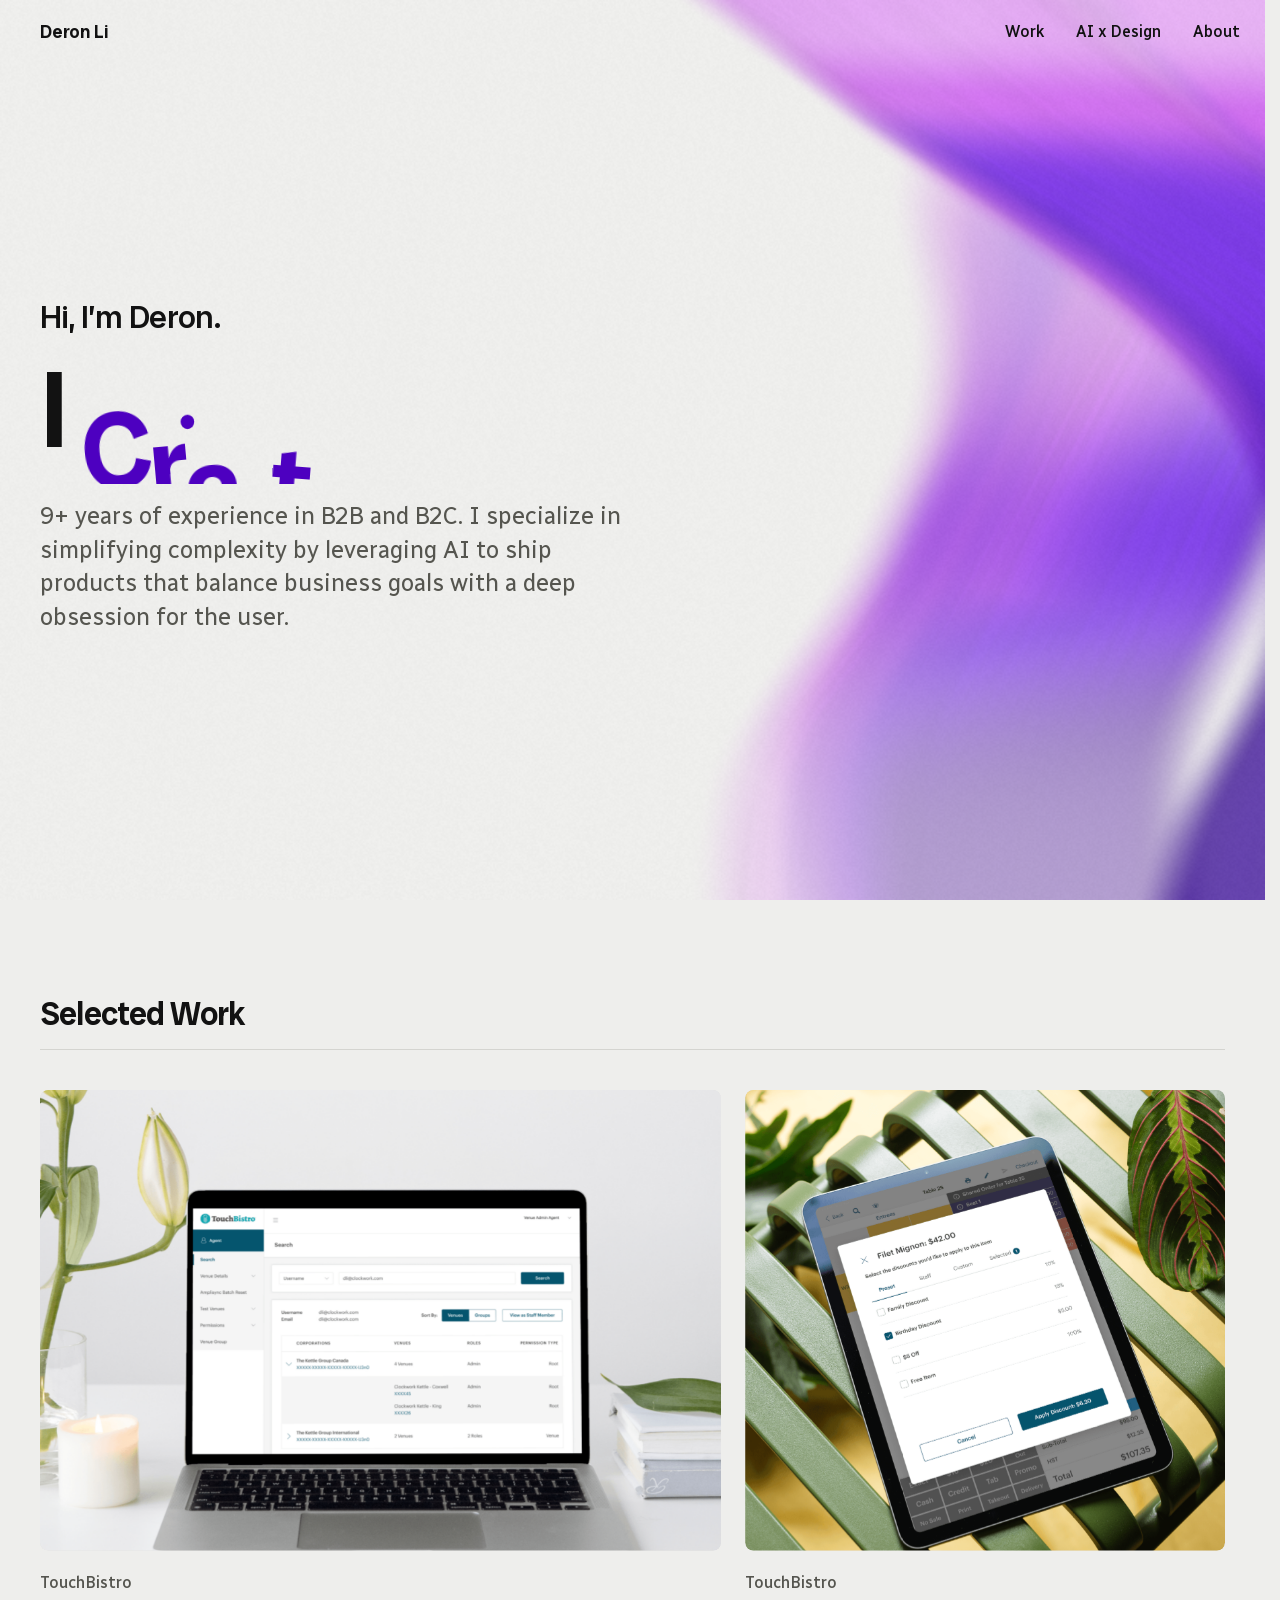
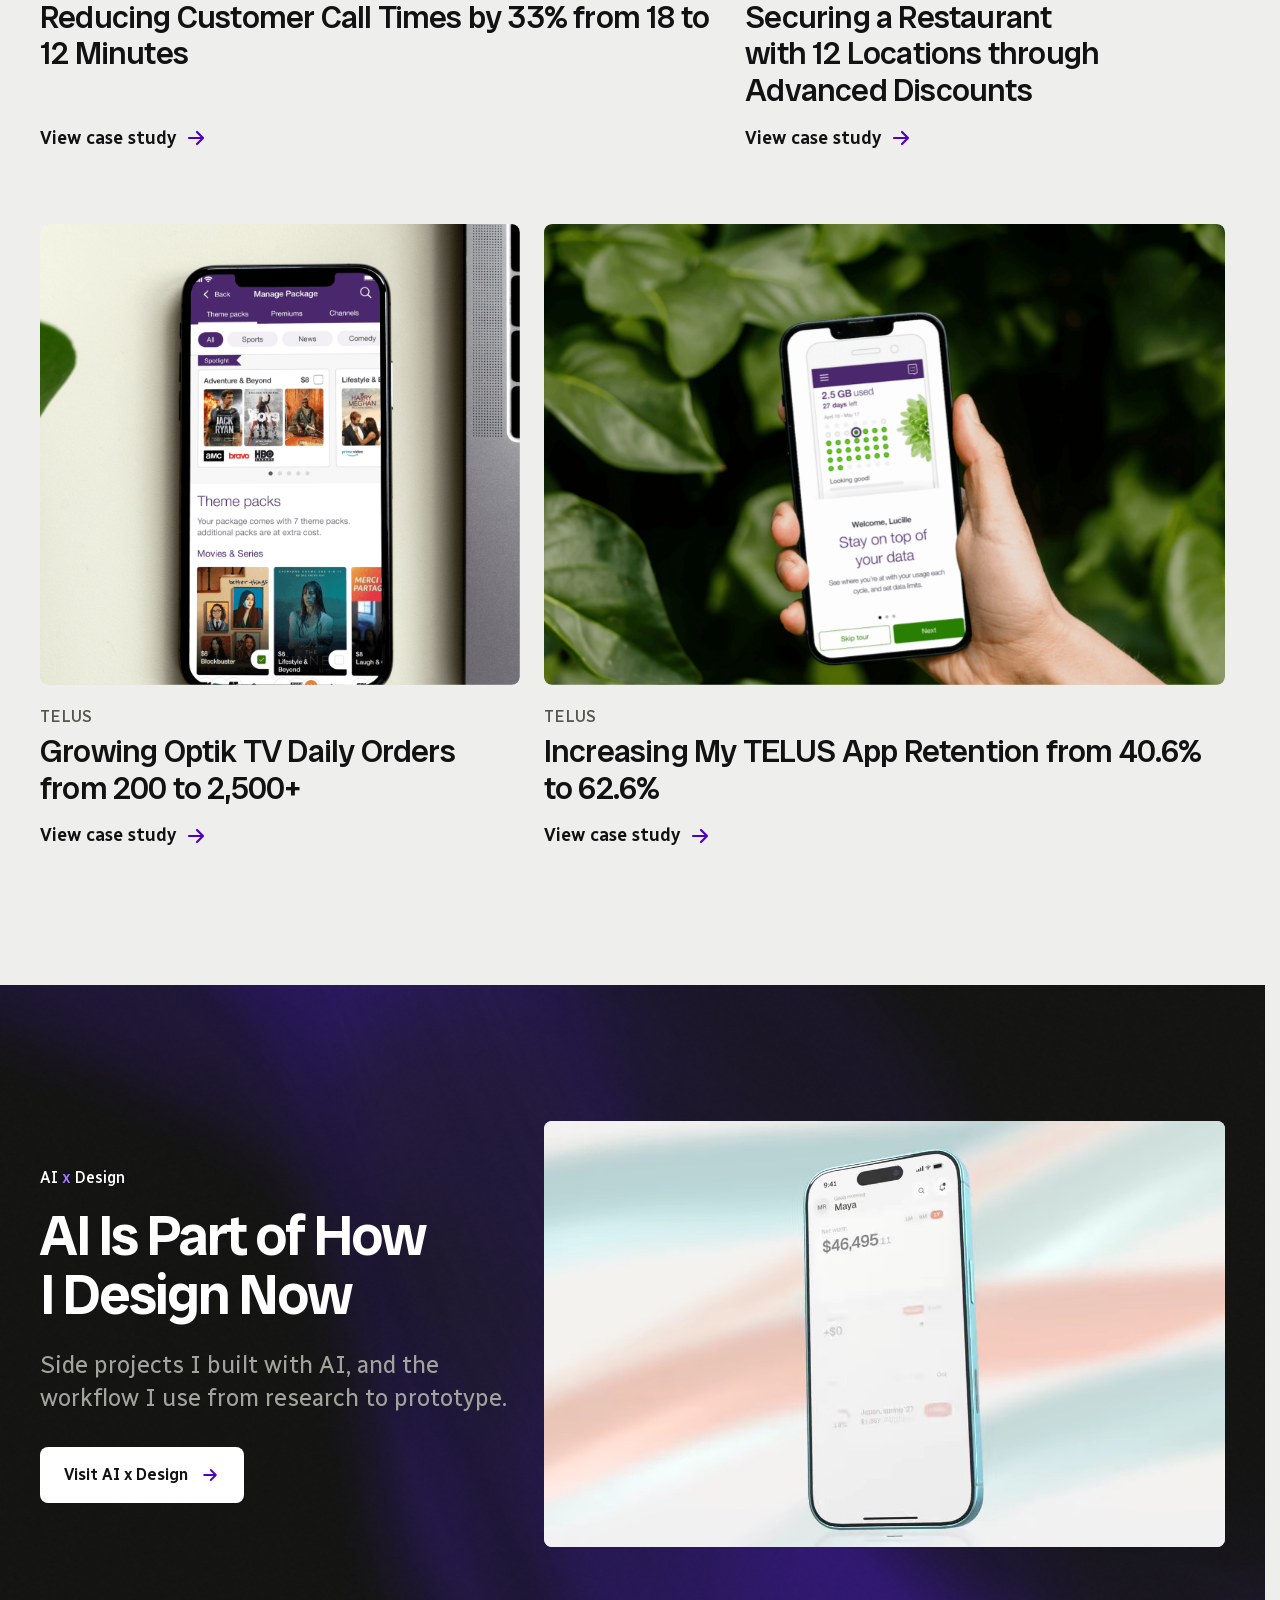
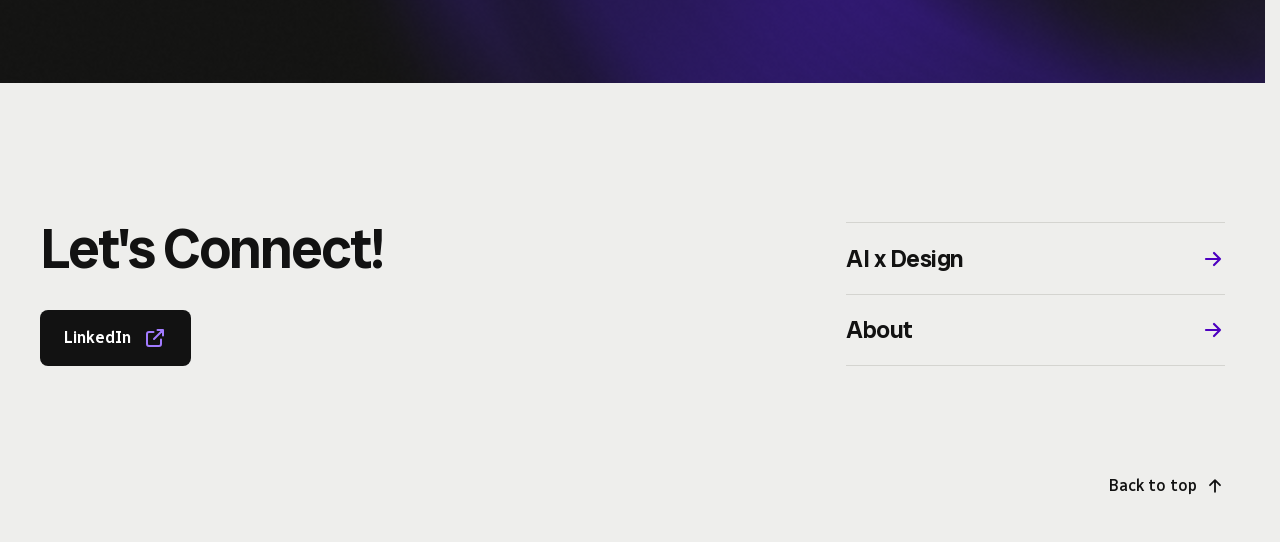
==== commit a1dc08b7: "Add a phone menu, centre the phone hero and update Motion Design - Phone nav: logo left, hamburger r" ====
--- a/index.html
+++ b/index.html
@@ -526,7 +526,10 @@
     @media (max-width: 768px) {
       :root { --gutter: 16px; --gap: 16px; --t-lead: 20px; --nav-h: 56px; }
       body { font-size: 16px; }
-      .hero-in { display: block; padding: 32px 0 40px; }   /* copy at the top, the form stands in the lower half */
+      /* the copy sits in the middle of the screen, not the middle of the space under the nav (Deron, 2026-11-23); the ribbon may run behind it */
+      .hero-in { display: flex; align-items: center; padding: 24px 0 calc(var(--nav-h) + 24px); }
+      .hero-copy { width: 100%; }
+      .btn, .foot-cta { display: flex; justify-content: center; width: 100%; }   /* CTAs full width on phones */
       .role { margin-top: 12px; }
       .f1-sel b { font-size: 13px; }
       .hero-intro { margin-top: 20px; }
--- a/css/nav.css
+++ b/css/nav.css
@@ -2,7 +2,9 @@
    SITE NAV (redesign). One shared piece for every page.
    Transparent over the top of the page, the page's own ground and a soft shadow once you scroll.
    It slides away while you scroll down and comes back when you scroll up.
-   "Deron Li" left, Work / AI x Design / About right, no hamburger on phones.
+   "Deron Li" left, Work / AI x Design / About right. On phones (768px and below) the links fold into a
+   hamburger on the right that opens a full-screen menu (Deron, 2026-11-23). The script adds the button,
+   so without JavaScript the links simply stay in the bar.
    The current page is marked with aria-current="page" on its link.
    Selectors are prefixed with nav.nav so the old site.css rules for bare `nav`, `.logo`,
    `.nav-links` and `.label` can't leak in on pages that still load site.css.
@@ -13,7 +15,8 @@
        <a class="nav-logo" href="index.html">Deron Li</a>
        <div class="nav-links"><a href="index.html#work">Work</a><a href="ai-design.html">AI x Design</a><a href="about.html">About</a></div>
      </div></nav>
-   Behaviour: js/site-nav.js (adds .is-scrolled; fills .nav-progress if present).
+   Behaviour: js/site-nav.js (adds .is-scrolled; fills .nav-progress if present; adds the menu button,
+   .has-menu, and .is-open while the phone menu is open).
    Every page reserves the scrollbar's space (as site.css does), so the nav never shifts
    sideways when you move between pages.
    ════════════════════════════════════════════════════════ */
@@ -76,7 +79,7 @@
 nav.nav .nav-links a:hover, nav.nav .nav-links a[aria-current] { color: var(--nav-ink); }
 nav.nav .nav-links a:hover::after, nav.nav .nav-links a[aria-current]::after { transform: scaleX(1); }
 nav.nav :focus-visible { outline: 2px solid var(--nav-ink); outline-offset: 4px; border-radius: 4px; }
-nav.nav .nav-hamburger { display: none; }
+nav.nav .nav-hamburger, nav.nav .nav-toggle { display: none; }
 
 /* reading progress (case studies): the hairline fills with the accent as you read */
 nav.nav .nav-progress { position: absolute; left: 0; right: 0; bottom: -1px; height: 2px; background: var(--nav-accent); transform: scaleX(var(--read, 0)); transform-origin: left; opacity: 0; transition: opacity 0.35s var(--nav-soft); }
@@ -94,6 +97,36 @@
   nav.nav { --nav-h: 56px; --nav-gutter: 16px; }
   nav.nav .nav-links { gap: 20px; }
   nav.nav .nav-links a { padding: 12px 0; border-bottom: 0; }
+
+  /* ── phone menu: logo left, hamburger right, links in a full-screen sheet ── */
+  nav.nav.has-menu .nav-toggle {
+    position: relative; display: grid; place-items: center; width: 44px; height: 44px; margin-right: -10px; padding: 0;
+    border: 0; background: none; color: var(--nav-ink); cursor: pointer; -webkit-tap-highlight-color: transparent;
+  }
+  nav.nav.has-menu .nav-toggle i { position: absolute; left: 11px; right: 11px; height: 2px; border-radius: 2px; background: currentColor; transition: transform 0.4s var(--nav-out), opacity 0.2s var(--nav-soft); }
+  nav.nav.has-menu .nav-toggle i:nth-child(1) { transform: translateY(-4px); }
+  nav.nav.has-menu .nav-toggle i:nth-child(2) { transform: translateY(4px); }
+  nav.nav.is-open .nav-toggle i:nth-child(1) { transform: rotate(45deg); }
+  nav.nav.is-open .nav-toggle i:nth-child(2) { transform: rotate(-45deg); }
+  nav.nav.is-night .nav-toggle { color: #FFFFFF; }
+
+  nav.nav.has-menu .nav-links {
+    position: fixed; top: var(--nav-h); left: 0; right: 0; height: calc(100dvh - var(--nav-h));
+    flex-direction: column; gap: 0; padding: 16px var(--nav-gutter) 40px; overflow-y: auto;
+    background: var(--nav-bg, #EEEEEC);
+    opacity: 0; visibility: hidden; pointer-events: none; transform: translateY(-8px);
+    transition: opacity 0.3s var(--nav-soft), transform 0.45s var(--nav-out), visibility 0s linear 0.3s;
+  }
+  nav.nav.is-open .nav-links { opacity: 1; visibility: visible; pointer-events: auto; transform: none; transition: opacity 0.3s var(--nav-soft), transform 0.45s var(--nav-out), visibility 0s; }
+  nav.nav.has-menu.has-menu .nav-links a {
+    padding: 20px 0; border-bottom: 1px solid var(--nav-line); color: var(--nav-ink);
+    font-family: 'Radio Canada Big', 'Helvetica Neue', Arial, sans-serif; font-size: 24px; font-weight: 600; line-height: 1.25; letter-spacing: -0.015em;   /* the --t-lead size (Deron, 2026-11-23) */
+  }
+  nav.nav.has-menu .nav-links a::after { content: none; }
+  nav.nav.has-menu.has-menu .nav-links a[aria-current] { color: var(--nav-accent); }
+  /* open: a solid bar in ink over any page, dark section or cover */
+  nav.nav.is-open.is-open { background: var(--nav-bg, #EEEEEC); -webkit-backdrop-filter: none; backdrop-filter: none; box-shadow: none; transform: none; }
+  nav.nav.is-open.is-open .nav-logo, nav.nav.is-open.is-open .nav-toggle { color: var(--nav-ink); }
 }
 @media (prefers-reduced-motion: reduce) {
   nav.nav, nav.nav * { transition: none !important; }
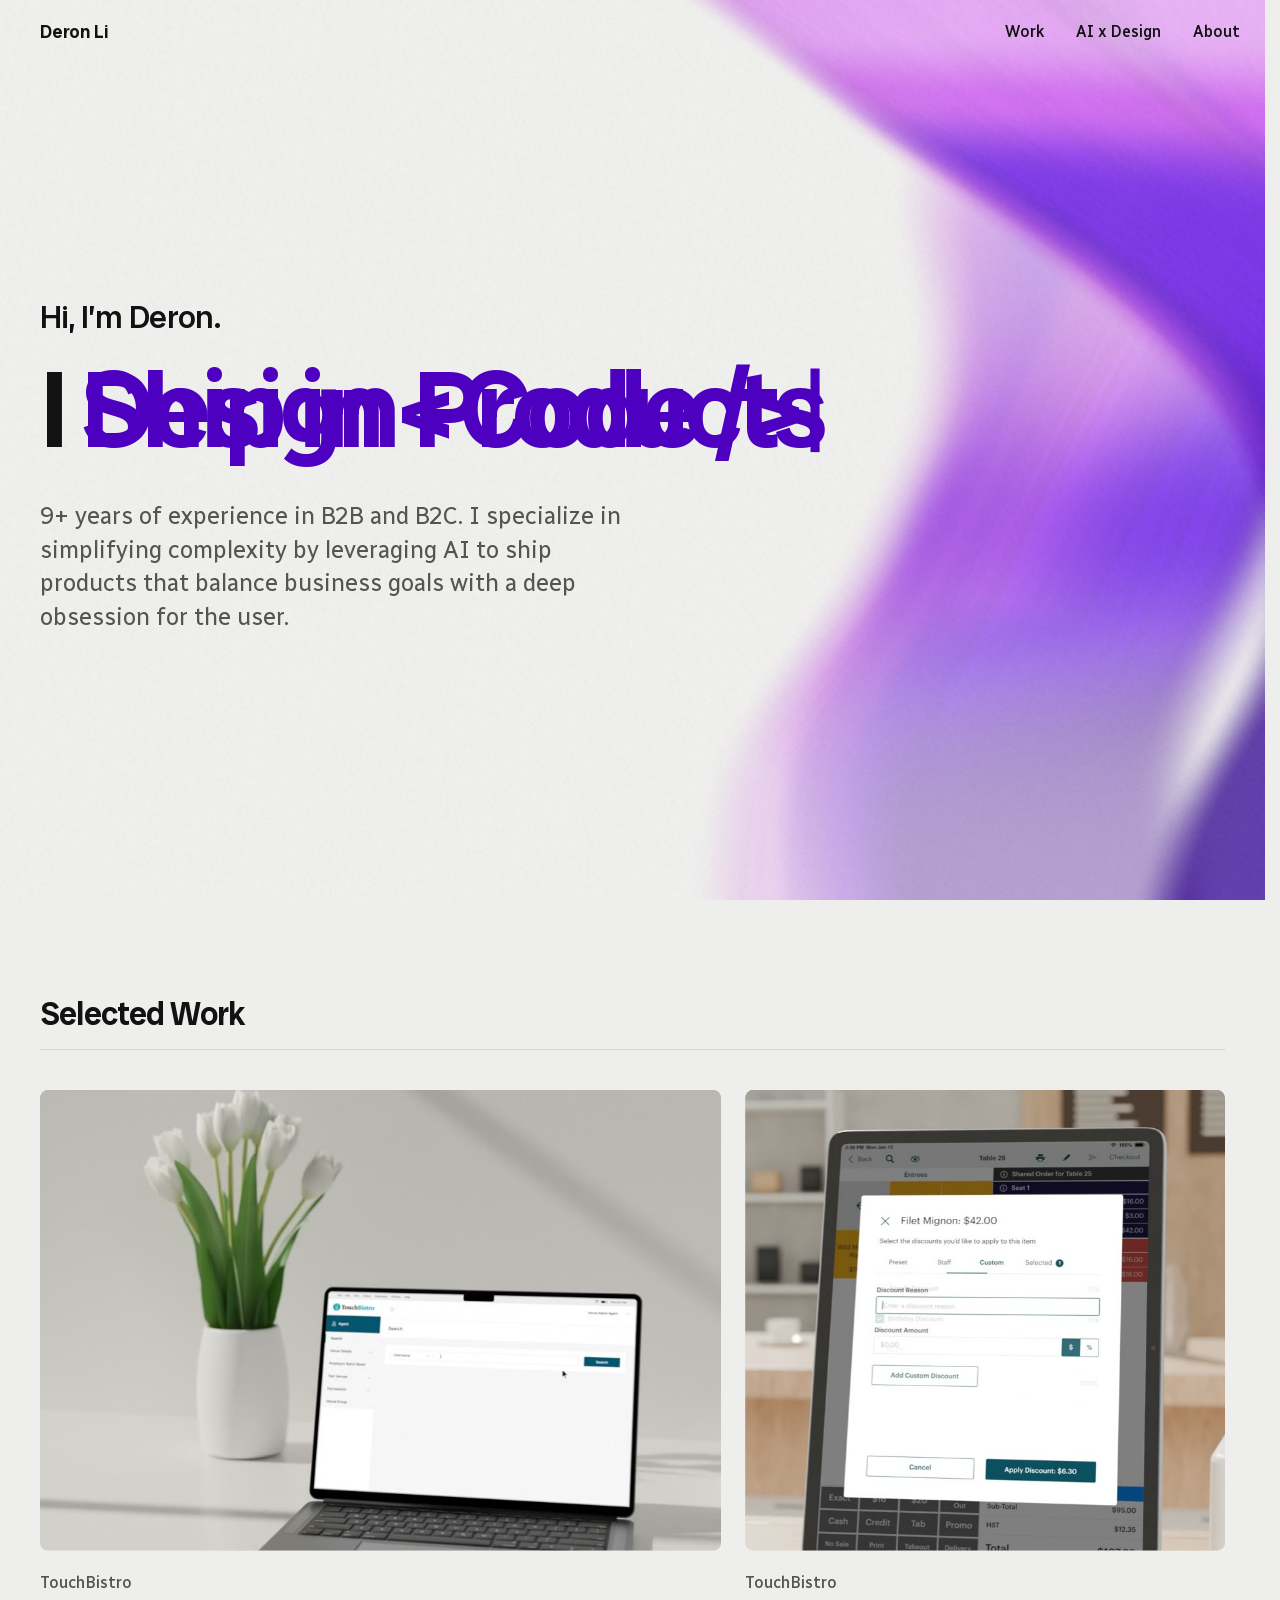
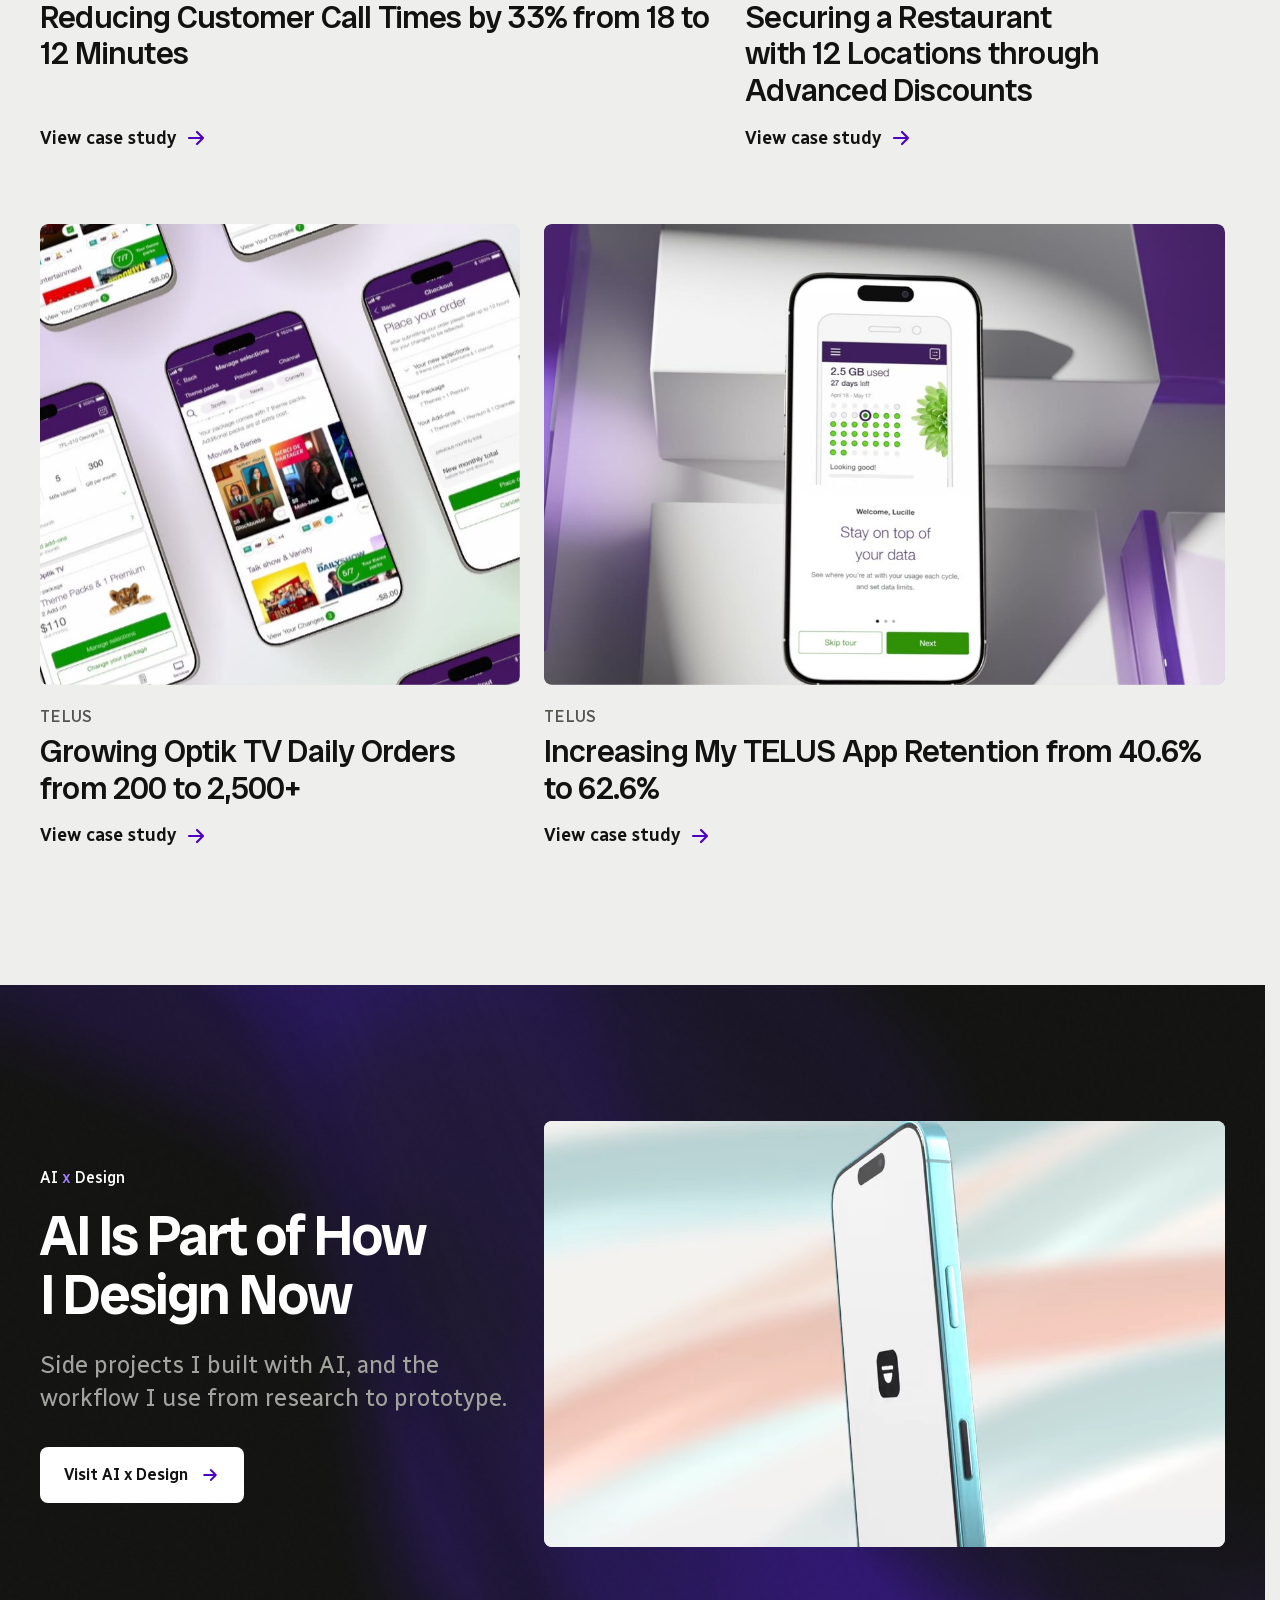
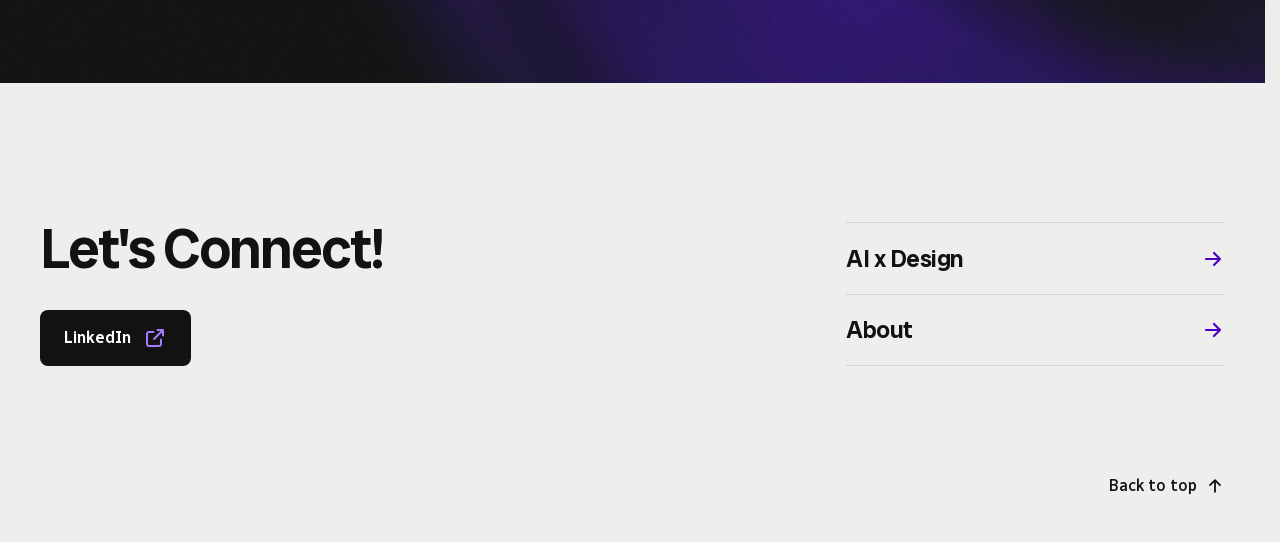
==== commit 6cc33d78: "Add case study promo films and the Discounts hero still Co-Authored-By: Claude Opus 5.5 <noreply@ant" ====
--- a/index.html
+++ b/index.html
@@ -397,7 +397,7 @@
 
     /* ════════ WORK ════════
        Two rows on a 12-column grid, 7 + 5 then 5 + 7. Tiles in a row share every edge.
-       The frame takes an <img> today and a looping <video class="media-asset"> later. */
+       The frame holds a looping, muted <video class="media-asset"> (the case-study promos) that plays only in view. */
     .work { padding: 96px 0 136px; scroll-margin-top: var(--nav-h); }
     .work-head { padding-bottom: 16px; border-bottom: 1px solid var(--line); }
     .h-section { color: var(--ink); font-family: var(--font-display); font-size: var(--t-title); font-weight: 600; line-height: 1.15; letter-spacing: -0.025em; }
@@ -416,6 +416,10 @@
     .media-asset { width: 100%; height: 100%; object-fit: cover; object-position: var(--pos, 50% 50%); transition: transform var(--hov-t) var(--out); }
     @media (hover: hover) and (pointer: fine) { .tile:hover .media-asset { transform: translateY(var(--hov-shift)); } }
     .tile:focus-visible .media-asset { transform: translateY(var(--hov-shift)); }
+    /* the still sits over its video at all times, and fades away only while the video plays on hover */
+    .media-poster { position: absolute; inset: 0; pointer-events: none; }
+    .media-asset.media-poster, .js[data-enter] .rv.in .media-asset.media-poster { transition: opacity 0.5s var(--out), transform var(--hov-t) var(--out), scale 1s var(--out) var(--d, 0ms), filter 0.95s var(--out) var(--d, 0ms); }
+    .media.is-live .media-poster { opacity: 0; }
 
     .cap { flex: 1; display: flex; flex-direction: column; align-items: flex-start; margin-top: 20px; }   /* both captions in a row end on the same line */
     .co { color: var(--body); }
@@ -598,7 +602,7 @@
       <div class="work-head rv-t"><h2 class="h-section" id="work-title">Selected Work</h2></div>
       <ul class="grid work-grid">
         <li class="is-wide"><a class="tile rv" href="support.html">
-          <div class="media" style="--pos: 50% 46%"><div class="media-pan"><img class="media-asset" src="images/homepage/support.png" alt="TouchBistro Call Times" decoding="async" /></div></div>
+          <div class="media" style="--pos: 50% 46%"><div class="media-pan"><video class="media-asset js-tile-video" muted loop playsinline preload="none" data-start="3.5" poster="images/homepage/support-promo-poster.jpg" aria-label="TouchBistro Call Times: the support tool on a laptop, from a search for a username to the venue dashboard"><source src="images/homepage/support-promo.webm" type="video/webm"><source src="images/homepage/support-promo.mp4" type="video/mp4"></video><img class="media-asset media-poster" src="images/homepage/support-promo-poster.jpg" alt="" aria-hidden="true" decoding="async" /></div></div>
           <div class="cap">
             <p class="co label">TouchBistro</p>
             <h3 class="title">Reducing Customer Call Times by 33% from 18 to <span class="num" data-from="18" data-to="12">12</span> Minutes</h3>
@@ -606,7 +610,7 @@
           </div>
         </a></li>
         <li><a class="tile rv" href="discounts.html" style="--d: 100ms">
-          <div class="media" style="--pos: 50% 52%"><div class="media-pan"><img class="media-asset" src="images/homepage/discounts.png" alt="TouchBistro Advanced Discounts" decoding="async" /></div></div>
+          <div class="media" style="--pos: 50% 52%"><div class="media-pan"><video class="media-asset js-tile-video" muted loop playsinline preload="none" data-start="6" poster="images/homepage/discounts-promo-poster.jpg" aria-label="TouchBistro Advanced Discounts: a custom discount applied on the point-of-sale iPad and printed on the bill"><source src="images/homepage/discounts-promo.webm" type="video/webm"><source src="images/homepage/discounts-promo.mp4" type="video/mp4"></video><img class="media-asset media-poster" src="images/homepage/discounts-promo-poster.jpg" alt="" aria-hidden="true" decoding="async" /></div></div>
           <div class="cap">
             <p class="co label">TouchBistro</p>
             <h3 class="title">Securing a Restaurant with 12 Locations through Advanced Discounts</h3>
@@ -614,7 +618,7 @@
           </div>
         </a></li>
         <li><a class="tile rv" href="optik.html">
-          <div class="media" style="--pos: 50% 50%"><div class="media-pan"><img class="media-asset" src="images/homepage/optik.png" alt="TELUS Optik TV" decoding="async" /></div></div>
+          <div class="media" style="--pos: 50% 50%"><div class="media-pan"><video class="media-asset js-tile-video" muted loop playsinline preload="none" data-start="3" poster="images/homepage/optik-promo-poster.jpg" aria-label="TELUS Optik TV: phones showing the theme pack picker, the order summary and checkout"><source src="images/homepage/optik-promo.mp4" type="video/mp4"></video><img class="media-asset media-poster" src="images/homepage/optik-promo-poster.jpg" alt="" aria-hidden="true" decoding="async" /></div></div>
           <div class="cap">
             <p class="co label">TELUS</p>
             <h3 class="title">Growing Optik TV Daily Orders from 200 to <span class="num" data-from="200" data-to="2500" data-suffix="+">2,500+</span></h3>
@@ -622,7 +626,7 @@
           </div>
         </a></li>
         <li class="is-wide"><a class="tile rv" href="onboarding.html" style="--d: 100ms">
-          <div class="media" style="--pos: 50% 50%"><div class="media-pan"><img class="media-asset" src="images/homepage/onboarding.png" alt="TELUS Retention" decoding="async" /></div></div>
+          <div class="media" style="--pos: 50% 50%"><div class="media-pan"><video class="media-asset js-tile-video" muted loop playsinline preload="none" data-start="4" poster="images/homepage/onboarding-promo-poster.jpg" aria-label="TELUS Retention: the My TELUS app onboarding screens on a phone, from data usage to paying a bill"><source src="images/homepage/onboarding-promo.webm" type="video/webm"><source src="images/homepage/onboarding-promo.mp4" type="video/mp4"></video><img class="media-asset media-poster" src="images/homepage/onboarding-promo-poster.jpg" alt="" aria-hidden="true" decoding="async" /></div></div>
           <div class="cap">
             <p class="co label">TELUS</p>
             <h3 class="title">Increasing My TELUS App Retention from 40.6% to <span class="num" data-from="40.6" data-to="62.6" data-dec="1" data-suffix="%">62.6%</span></h3>
@@ -1377,6 +1381,50 @@
     addEventListener('scroll', ask, { passive: true }); addEventListener('resize', ask); ask();
   }
 
+  /* ── Selected Work videos: the still (.media-poster) shows at all times. On hover (or keyboard focus) the video
+     plays and the still fades away once it is moving. Leaving fades the still back in, then pauses the video, so
+     coming back carries on from the same frame. Touch screens have no hover, so they show the stills only.
+     Under reduced motion only the stills show ── */
+  (() => {
+    const vids = $$('.js-tile-video');
+    if (reduce || !vids.length) return;
+    const hover = matchMedia('(hover: hover) and (pointer: fine)').matches;
+    /* the first play starts on the poster's frame (data-start, seconds), so nothing jumps */
+    const cue = (v) => {
+      if (v.dataset.cued) return; v.dataset.cued = '1'; v.preload = 'auto';
+      const at = parseFloat(v.dataset.start) || 0;
+      if (!at) return;
+      if (v.readyState >= 1) v.currentTime = at; else v.addEventListener('loadedmetadata', () => { if (v.currentTime < 0.5) v.currentTime = at; }, { once: true });
+    };
+    const FADE = 500;                                    /* matches the .media-poster opacity transition */
+    const play = (v) => {
+      const m = v.closest('.media');
+      clearTimeout(v._stop); v._want = true;
+      cue(v);
+      const show = () => { if (v._want) m.classList.add('is-live'); };
+      if (!v.paused && v.readyState >= 3) show(); else v.addEventListener('playing', show, { once: true });
+      v.play().catch(() => {});
+    };
+    const stop = (v) => {
+      v._want = false;
+      v.closest('.media').classList.remove('is-live');
+      clearTimeout(v._stop); v._stop = setTimeout(() => { if (!v._want) v.pause(); }, FADE);
+    };
+    /* load a video once its tile nears the screen so the first hover starts at once */
+    const warm = new IntersectionObserver((es) => es.forEach((e) => { if (e.isIntersecting) { cue(e.target); warm.unobserve(e.target); } }), { rootMargin: '25% 0px' });
+    vids.forEach((v) => {
+      const tile = v.closest('.tile');
+      if (hover) {
+        warm.observe(v);
+        tile.addEventListener('pointerenter', () => play(v));
+        tile.addEventListener('pointerleave', () => stop(v));
+      }
+      tile.addEventListener('focus', () => play(v));
+      tile.addEventListener('blur', () => stop(v));
+    });
+    document.addEventListener('visibilitychange', () => { if (document.hidden) vids.forEach(stop); });
+  })();
+
   /* ── AI stage: a few seconds of each project, one at a time, only while in view ── */
   (() => {
     const stage = $('.stage'), vids = $$('.stage video');
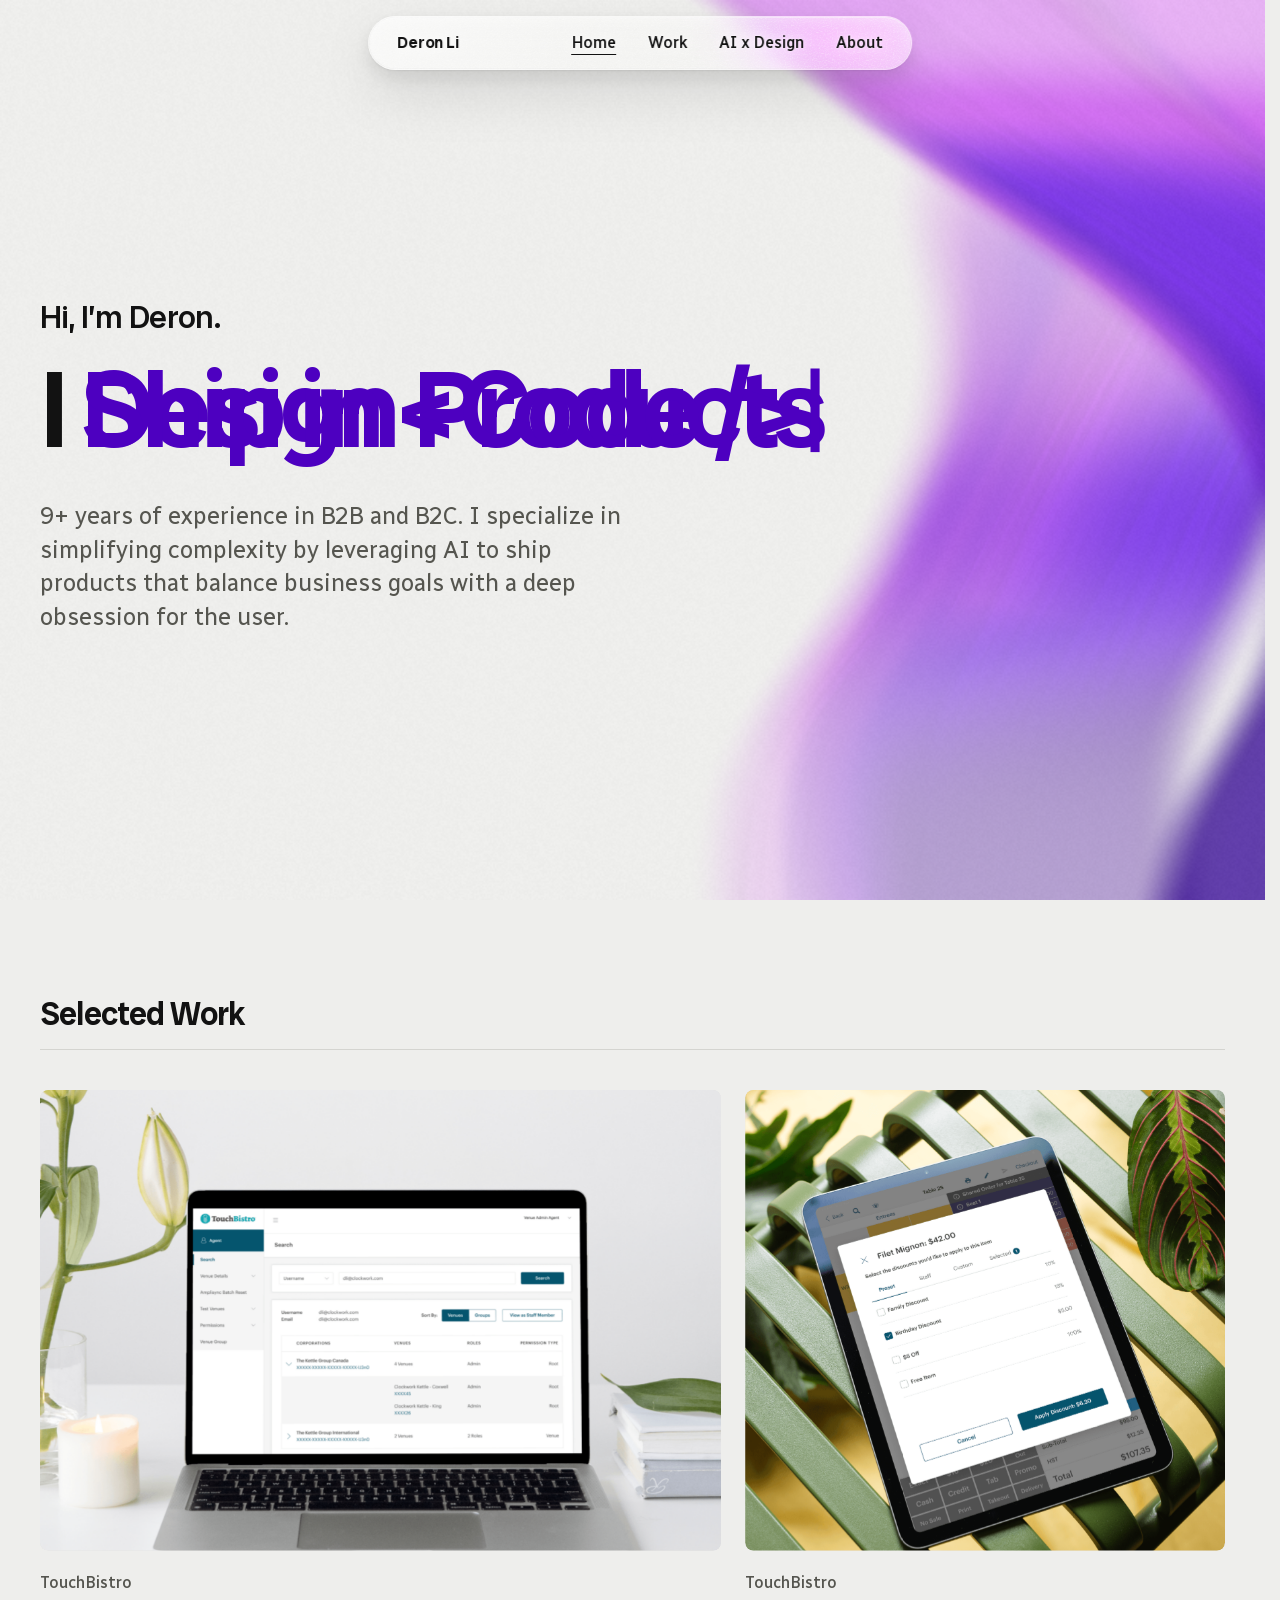
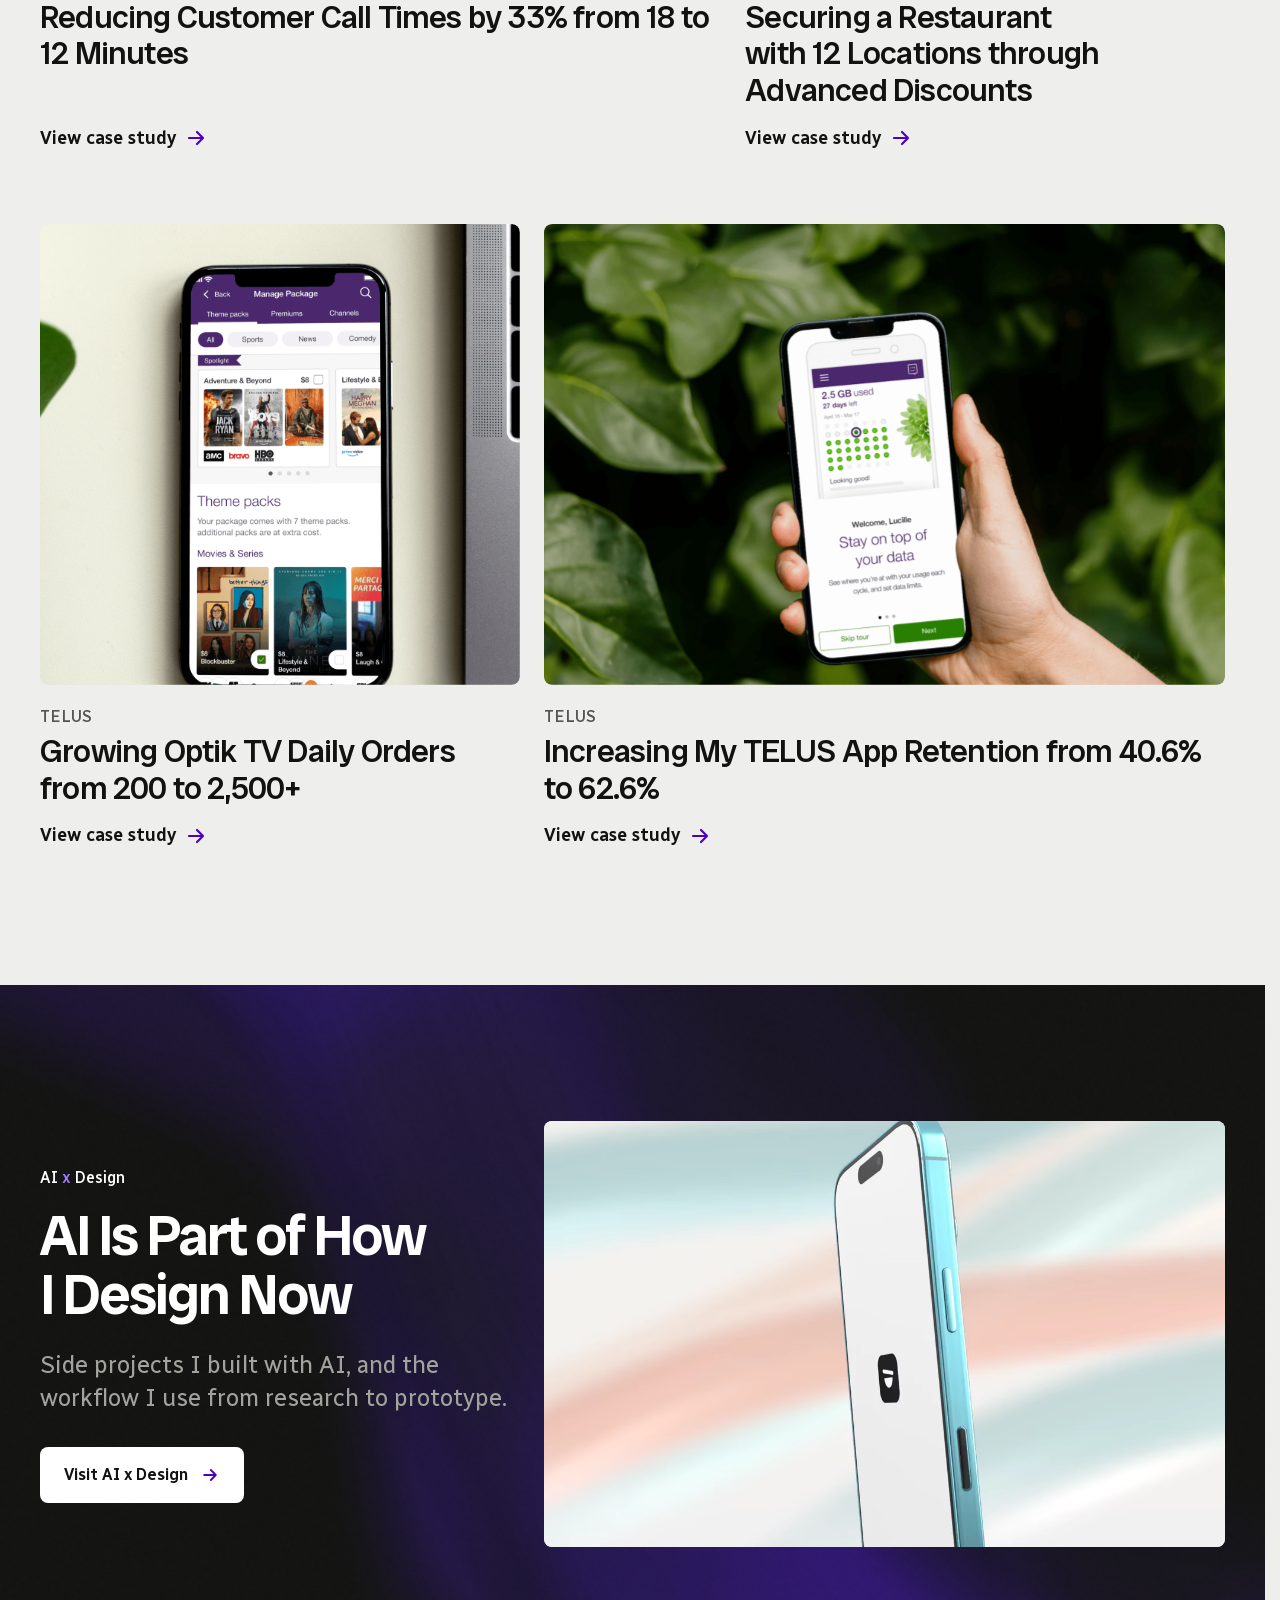
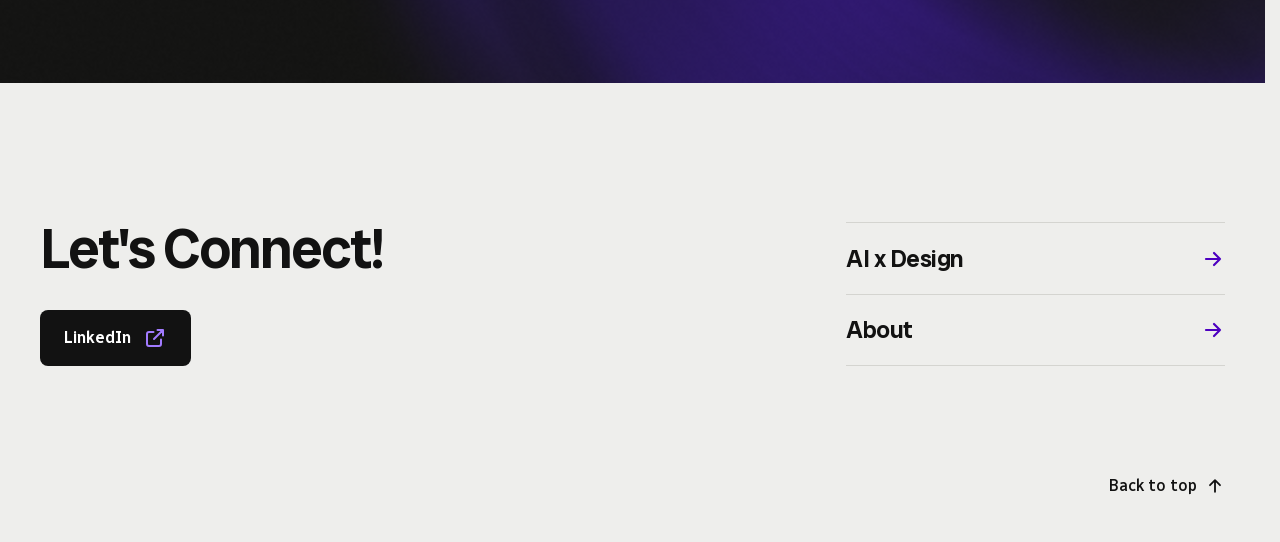
==== commit f08a5a49: "Redesign the case studies on a shared template and add the glass nav site-wide - Rebuild Support, Di" ====
--- a/index.html
+++ b/index.html
@@ -17,7 +17,7 @@
   </script>
   <link rel="preload" href="fonts/radio-canada-big-latin.woff2" as="font" type="font/woff2" crossorigin>
   <link rel="preload" href="fonts/radio-canada-latin.woff2" as="font" type="font/woff2" crossorigin>
-  <link rel="stylesheet" href="css/nav.css">
+  <link rel="stylesheet" href="css/nav-glass.css">
   <script>document.documentElement.classList.add('js'); if (new URLSearchParams(location.search).get('hero') === 'centre') document.documentElement.dataset.hero = 'centre';   /* review switch: the centred landing */</script>
   <style>
     /* ════════════════════════════════════════════════════
@@ -91,7 +91,7 @@
     .label { font-family: var(--font-text); font-size: var(--t-label); font-weight: 500; line-height: 1.5; }
     .arrow { width: 20px; height: 20px; flex: none; transition: transform 0.4s var(--out); }
 
-    /* ════════ NAV: shared, in css/nav.css (behaviour in js/site-nav.js). The night state over the AI section is set by the script below. ════════ */
+    /* ════════ NAV: the shared glass pill, css/nav-glass.css + js/nav-glass.js (it finds the dark AI section on its own) ════════ */
 
     /* ════════ HERO ════════ */
     .hero { position: relative; overflow-x: clip; min-height: 100svh; padding-top: var(--nav-h); display: flex; flex-direction: column; }
@@ -397,7 +397,7 @@
 
     /* ════════ WORK ════════
        Two rows on a 12-column grid, 7 + 5 then 5 + 7. Tiles in a row share every edge.
-       The frame holds a looping, muted <video class="media-asset"> (the case-study promos) that plays only in view. */
+       The frame takes an <img> today and a looping <video class="media-asset"> later. */
     .work { padding: 96px 0 136px; scroll-margin-top: var(--nav-h); }
     .work-head { padding-bottom: 16px; border-bottom: 1px solid var(--line); }
     .h-section { color: var(--ink); font-family: var(--font-display); font-size: var(--t-title); font-weight: 600; line-height: 1.15; letter-spacing: -0.025em; }
@@ -416,10 +416,6 @@
     .media-asset { width: 100%; height: 100%; object-fit: cover; object-position: var(--pos, 50% 50%); transition: transform var(--hov-t) var(--out); }
     @media (hover: hover) and (pointer: fine) { .tile:hover .media-asset { transform: translateY(var(--hov-shift)); } }
     .tile:focus-visible .media-asset { transform: translateY(var(--hov-shift)); }
-    /* the still sits over its video at all times, and fades away only while the video plays on hover */
-    .media-poster { position: absolute; inset: 0; pointer-events: none; }
-    .media-asset.media-poster, .js[data-enter] .rv.in .media-asset.media-poster { transition: opacity 0.5s var(--out), transform var(--hov-t) var(--out), scale 1s var(--out) var(--d, 0ms), filter 0.95s var(--out) var(--d, 0ms); }
-    .media.is-live .media-poster { opacity: 0; }
 
     .cap { flex: 1; display: flex; flex-direction: column; align-items: flex-start; margin-top: 20px; }   /* both captions in a row end on the same line */
     .co { color: var(--body); }
@@ -565,11 +561,9 @@
 </head>
 <body>
 
-<nav class="nav" aria-label="Main">
-  <div class="wrap nav-in">
-    <a class="nav-logo" href="index.html">Deron Li</a>
-    <div class="nav-links label"><a href="#work">Work</a><a href="ai-design.html">AI x Design</a><a href="about.html">About</a></div>
-  </div>
+<nav class="pill pill-nav" aria-label="Main">
+  <a class="pill-logo" href="index.html">Deron Li</a>
+  <div class="pill-links"><a href="index.html" aria-current="page">Home</a><a href="index.html#work">Work</a><a href="ai-design.html">AI x Design</a><a href="about.html">About</a></div>
 </nav>
 
 <main>
@@ -602,7 +596,7 @@
       <div class="work-head rv-t"><h2 class="h-section" id="work-title">Selected Work</h2></div>
       <ul class="grid work-grid">
         <li class="is-wide"><a class="tile rv" href="support.html">
-          <div class="media" style="--pos: 50% 46%"><div class="media-pan"><video class="media-asset js-tile-video" muted loop playsinline preload="none" data-start="3.5" poster="images/homepage/support-promo-poster.jpg" aria-label="TouchBistro Call Times: the support tool on a laptop, from a search for a username to the venue dashboard"><source src="images/homepage/support-promo.webm" type="video/webm"><source src="images/homepage/support-promo.mp4" type="video/mp4"></video><img class="media-asset media-poster" src="images/homepage/support-promo-poster.jpg" alt="" aria-hidden="true" decoding="async" /></div></div>
+          <div class="media" style="--pos: 50% 46%"><div class="media-pan"><img class="media-asset" src="images/homepage/support.png" alt="TouchBistro Call Times" decoding="async" /></div></div>
           <div class="cap">
             <p class="co label">TouchBistro</p>
             <h3 class="title">Reducing Customer Call Times by 33% from 18 to <span class="num" data-from="18" data-to="12">12</span> Minutes</h3>
@@ -610,7 +604,7 @@
           </div>
         </a></li>
         <li><a class="tile rv" href="discounts.html" style="--d: 100ms">
-          <div class="media" style="--pos: 50% 52%"><div class="media-pan"><video class="media-asset js-tile-video" muted loop playsinline preload="none" data-start="6" poster="images/homepage/discounts-promo-poster.jpg" aria-label="TouchBistro Advanced Discounts: a custom discount applied on the point-of-sale iPad and printed on the bill"><source src="images/homepage/discounts-promo.webm" type="video/webm"><source src="images/homepage/discounts-promo.mp4" type="video/mp4"></video><img class="media-asset media-poster" src="images/homepage/discounts-promo-poster.jpg" alt="" aria-hidden="true" decoding="async" /></div></div>
+          <div class="media" style="--pos: 50% 52%"><div class="media-pan"><img class="media-asset" src="images/homepage/discounts.png" alt="TouchBistro Advanced Discounts" decoding="async" /></div></div>
           <div class="cap">
             <p class="co label">TouchBistro</p>
             <h3 class="title">Securing a Restaurant with 12 Locations through Advanced Discounts</h3>
@@ -618,7 +612,7 @@
           </div>
         </a></li>
         <li><a class="tile rv" href="optik.html">
-          <div class="media" style="--pos: 50% 50%"><div class="media-pan"><video class="media-asset js-tile-video" muted loop playsinline preload="none" data-start="3" poster="images/homepage/optik-promo-poster.jpg" aria-label="TELUS Optik TV: phones showing the theme pack picker, the order summary and checkout"><source src="images/homepage/optik-promo.mp4" type="video/mp4"></video><img class="media-asset media-poster" src="images/homepage/optik-promo-poster.jpg" alt="" aria-hidden="true" decoding="async" /></div></div>
+          <div class="media" style="--pos: 50% 50%"><div class="media-pan"><img class="media-asset" src="images/homepage/optik.png" alt="TELUS Optik TV" decoding="async" /></div></div>
           <div class="cap">
             <p class="co label">TELUS</p>
             <h3 class="title">Growing Optik TV Daily Orders from 200 to <span class="num" data-from="200" data-to="2500" data-suffix="+">2,500+</span></h3>
@@ -626,7 +620,7 @@
           </div>
         </a></li>
         <li class="is-wide"><a class="tile rv" href="onboarding.html" style="--d: 100ms">
-          <div class="media" style="--pos: 50% 50%"><div class="media-pan"><video class="media-asset js-tile-video" muted loop playsinline preload="none" data-start="4" poster="images/homepage/onboarding-promo-poster.jpg" aria-label="TELUS Retention: the My TELUS app onboarding screens on a phone, from data usage to paying a bill"><source src="images/homepage/onboarding-promo.webm" type="video/webm"><source src="images/homepage/onboarding-promo.mp4" type="video/mp4"></video><img class="media-asset media-poster" src="images/homepage/onboarding-promo-poster.jpg" alt="" aria-hidden="true" decoding="async" /></div></div>
+          <div class="media" style="--pos: 50% 50%"><div class="media-pan"><img class="media-asset" src="images/homepage/onboarding.png" alt="TELUS Retention" decoding="async" /></div></div>
           <div class="cap">
             <p class="co label">TELUS</p>
             <h3 class="title">Increasing My TELUS App Retention from 40.6% to <span class="num" data-from="40.6" data-to="62.6" data-dec="1" data-suffix="%">62.6%</span></h3>
@@ -683,8 +677,8 @@
   const $$ = (s, r = document) => [...r.querySelectorAll(s)];
 
   /* ── Nav ── */
-  const nav = $('.nav');   /* scrolled state: js/site-nav.js; the dark AI section sets the night state here */
-  new IntersectionObserver(([e]) => nav.classList.toggle('is-night', e.isIntersecting), { rootMargin: '0px 0px -100% 0px' }).observe($('.ai'));
+  /* the nav (css/nav-glass.css + js/nav-glass.js) finds the dark AI section on its own */
+  const nav = $('nav.pill-nav');
 
   /* ── Numbers that count to their value ── */
   const fmt = (v, dec) => v.toLocaleString('en-CA', { minimumFractionDigits: dec, maximumFractionDigits: dec });
@@ -1255,7 +1249,7 @@
       const w = Math.max(2, Math.round(cw * k)), h = Math.max(2, Math.round(ch * k));
       if (cv.width !== w || cv.height !== h) { cv.width = w; cv.height = h; gl.viewport(0, 0, w, h); }
       gl.uniform2f(U('r'), w, h); gl.uniform1f(U('mob'), phone && !corner ? 1 : 0); gl.uniform1f(U('ctr'), corner ? 1 : 0);   /* ?hero=centre places the scarves itself, so it uses the desktop form at every width */
-      gl.uniform1f(U('nv'), nav.offsetHeight / Math.max(1, ch));
+      gl.uniform1f(U('nv'), (nav.offsetTop + nav.offsetHeight) / Math.max(1, ch));   /* where the nav pill ends (it floats 16px down) */
     };
     let t = +(new URLSearchParams(location.search).get('t') || 0) + 20, last = 0, raf = 0, on = false;
     let tex = 1;
@@ -1381,50 +1375,6 @@
     addEventListener('scroll', ask, { passive: true }); addEventListener('resize', ask); ask();
   }
 
-  /* ── Selected Work videos: the still (.media-poster) shows at all times. On hover (or keyboard focus) the video
-     plays and the still fades away once it is moving. Leaving fades the still back in, then pauses the video, so
-     coming back carries on from the same frame. Touch screens have no hover, so they show the stills only.
-     Under reduced motion only the stills show ── */
-  (() => {
-    const vids = $$('.js-tile-video');
-    if (reduce || !vids.length) return;
-    const hover = matchMedia('(hover: hover) and (pointer: fine)').matches;
-    /* the first play starts on the poster's frame (data-start, seconds), so nothing jumps */
-    const cue = (v) => {
-      if (v.dataset.cued) return; v.dataset.cued = '1'; v.preload = 'auto';
-      const at = parseFloat(v.dataset.start) || 0;
-      if (!at) return;
-      if (v.readyState >= 1) v.currentTime = at; else v.addEventListener('loadedmetadata', () => { if (v.currentTime < 0.5) v.currentTime = at; }, { once: true });
-    };
-    const FADE = 500;                                    /* matches the .media-poster opacity transition */
-    const play = (v) => {
-      const m = v.closest('.media');
-      clearTimeout(v._stop); v._want = true;
-      cue(v);
-      const show = () => { if (v._want) m.classList.add('is-live'); };
-      if (!v.paused && v.readyState >= 3) show(); else v.addEventListener('playing', show, { once: true });
-      v.play().catch(() => {});
-    };
-    const stop = (v) => {
-      v._want = false;
-      v.closest('.media').classList.remove('is-live');
-      clearTimeout(v._stop); v._stop = setTimeout(() => { if (!v._want) v.pause(); }, FADE);
-    };
-    /* load a video once its tile nears the screen so the first hover starts at once */
-    const warm = new IntersectionObserver((es) => es.forEach((e) => { if (e.isIntersecting) { cue(e.target); warm.unobserve(e.target); } }), { rootMargin: '25% 0px' });
-    vids.forEach((v) => {
-      const tile = v.closest('.tile');
-      if (hover) {
-        warm.observe(v);
-        tile.addEventListener('pointerenter', () => play(v));
-        tile.addEventListener('pointerleave', () => stop(v));
-      }
-      tile.addEventListener('focus', () => play(v));
-      tile.addEventListener('blur', () => stop(v));
-    });
-    document.addEventListener('visibilitychange', () => { if (document.hidden) vids.forEach(stop); });
-  })();
-
   /* ── AI stage: a few seconds of each project, one at a time, only while in view ── */
   (() => {
     const stage = $('.stage'), vids = $$('.stage video');
@@ -1485,7 +1435,7 @@
 
 })();
 </script>
-<script src="js/site-nav.js"></script>
+<script src="js/nav-glass.js"></script>
 </body>
 </html>
 
--- a/css/nav-glass.css
+++ b/css/nav-glass.css
@@ -0,0 +1,107 @@
+/* ════════════════════════════════════════════════════════
+   SITE NAV: GLASS PILL (case-study-redesign branch, 2026-11-25). Shared by every page.
+   A small centred glass pill: "Deron Li", then Home / Work / AI x Design / About. Mark the page's link with aria-current="page".
+   Behaviour (js/nav-glass.js): .is-scrolled after 8px, slides away while you scroll down and returns on the way up,
+   .is-night over any dark background under it (or inside [data-nav-dark]), and on phones (768px and below)
+   a menu button that opens a full-screen sheet.
+   Markup:
+     <nav class="pill pill-nav" aria-label="Main">
+       <a class="pill-logo" href="index.html">Deron Li</a>
+       <div class="pill-links"><a href="index.html">Home</a><a href="index.html#work">Work</a><a href="ai-design.html">AI x Design</a><a href="about.html">About</a></div>
+     </nav>
+   The glass look (.pill) is also used by the case studies' section pill.
+   Selectors are specific enough to beat the old bare `nav` rule in css/site.css.
+   ════════════════════════════════════════════════════════ */
+@font-face { font-family: 'Radio Canada Big'; font-weight: 400 700; font-display: swap; src: url(../fonts/radio-canada-big-latin.woff2) format('woff2'); }
+@font-face { font-family: 'Radio Canada'; font-weight: 400 700; font-display: swap; src: url(../fonts/radio-canada-latin.woff2) format('woff2'); }
+html { scrollbar-gutter: stable; }
+@view-transition { navigation: auto; }
+::view-transition-old(root), ::view-transition-new(root) { animation-duration: 0.35s; animation-timing-function: cubic-bezier(0.25, 0.46, 0.45, 0.94); }
+nav.pill-nav { view-transition-name: site-nav; }
+::view-transition-group(site-nav) { animation-duration: 0s; }
+
+.pill {
+  --ng-ink: #121212; --ng-line: #D4D4D0; --ng-accent: #4D00C0; --ng-ground: #FAFAF9; --ng-sheet: #FFFFFF;
+  --ng-display: 'Radio Canada Big', 'Helvetica Neue', Arial, sans-serif;
+  --ng-text: 'Radio Canada', 'Helvetica Neue', Arial, sans-serif;
+  --ng-soft: cubic-bezier(0.4, 0, 0.2, 1); --ng-out: cubic-bezier(0.16, 1, 0.3, 1);
+}
+.pill {
+  position: fixed; top: 16px; left: 50%; right: auto; bottom: auto; z-index: 100; transform: translateX(-50%);
+  display: flex; align-items: center; justify-content: flex-start; gap: 8px; height: auto; margin: 0; padding: 4px 16px;
+  font-family: var(--ng-text); -webkit-font-smoothing: antialiased; -moz-osx-font-smoothing: grayscale;
+  /* clear glass (Deron): a thin diagonal sheen instead of a white fill, a light blur so the page reads through,
+     bright rim edges and a fine grain (::before) so it reads as a glass surface, not a white or empty pill */
+  background: linear-gradient(120deg, rgba(255, 255, 255, 0.62) 0%, rgba(255, 255, 255, 0.36) 40%, rgba(255, 255, 255, 0.30) 62%, rgba(255, 255, 255, 0.52) 100%);   /* frosted: a milky sheen, brighter at the corners */
+  -webkit-backdrop-filter: blur(28px) saturate(1.8); backdrop-filter: blur(28px) saturate(1.8);
+  border: 1px solid rgba(255, 255, 255, 0.35); border-radius: 999px;
+  --glass-rim: inset 0 1px 0 rgba(255, 255, 255, 0.45), inset 0 -1px 0 rgba(255, 255, 255, 0.15), inset 0 0 0 0.5px rgba(18, 18, 18, 0.06), inset 0 8px 16px -8px rgba(255, 255, 255, 0.5);
+  box-shadow: var(--glass-rim), 0 1px 2px rgba(18, 18, 18, 0.06), 0 8px 20px rgba(18, 18, 18, 0.10), 0 24px 56px rgba(18, 18, 18, 0.10);   /* elevated: it floats above the page at all times */
+  white-space: nowrap;
+  transition: background .35s var(--ng-soft), border-color .35s var(--ng-soft), box-shadow .35s var(--ng-soft), transform .45s var(--ng-out);
+}
+.pill::before {   /* fine grain: the glass texture */
+  content: ''; position: absolute; inset: 0; border-radius: inherit; z-index: -1; pointer-events: none; opacity: 0.55;
+  /* white-only frost grain (no grey): noise drives alpha, colour is pure white, so it textures without dulling */
+  background-image: url("data:image/svg+xml,%3Csvg xmlns='http://www.w3.org/2000/svg' width='140' height='140'%3E%3Cfilter id='n'%3E%3CfeTurbulence type='fractalNoise' baseFrequency='0.85' numOctaves='3' stitchTiles='stitch'/%3E%3CfeColorMatrix values='0 0 0 0 1  0 0 0 0 1  0 0 0 0 1  0 0 0 1.6 -0.75'/%3E%3C/filter%3E%3Crect width='140' height='140' filter='url(%23n)'/%3E%3C/svg%3E");
+}
+.pill a, .pill button { text-shadow: 0 0 12px rgba(255, 255, 255, 0.9), 0 0 2px rgba(255, 255, 255, 0.8); }   /* keeps the links legible on clear glass */
+.pill-nav.is-away { transform: translate(-50%, calc(-100% - 24px)); }
+.pill-nav.is-away:focus-within { transform: translateX(-50%); }
+.pill-links { display: flex; align-items: center; gap: 8px; }
+.pill a {
+  position: relative; display: inline-flex; align-items: center; height: 44px; padding: 0 12px;   /* 12 + 8 + 12 = 32px between words */
+  font-size: 16px; font-weight: 500; line-height: 1; color: var(--ng-ink); text-decoration: none;
+  transition: color .35s var(--ng-soft);
+}
+.pill a::after { content: ''; position: absolute; left: 12px; right: 12px; bottom: 10px; height: 1.5px; background: currentColor; transform: scaleX(0); transform-origin: left; transition: transform .35s var(--ng-out); }
+.pill a:hover::after, .pill a[aria-current]::after { transform: scaleX(1); }
+.pill .pill-logo { font-family: var(--ng-display); font-weight: 600; letter-spacing: -0.01em; margin-right: 80px; }   /* logo sits apart from the links (Deron) */
+.pill .pill-logo::after { content: none; }
+.pill :focus-visible { outline: 2px solid currentColor; outline-offset: 2px; border-radius: 999px; }
+.pill.is-night {
+  background: linear-gradient(120deg, rgba(255, 255, 255, 0.20) 0%, rgba(255, 255, 255, 0.10) 40%, rgba(255, 255, 255, 0.08) 62%, rgba(255, 255, 255, 0.16) 100%);   /* the same clear glass over the dark bands */
+  border-color: rgba(255, 255, 255, 0.10);
+  --glass-rim: inset 0 1px 0 rgba(255, 255, 255, 0.18), inset 0 -1px 0 rgba(255, 255, 255, 0.10), inset 0 8px 16px -8px rgba(255, 255, 255, 0.12);
+  box-shadow: var(--glass-rim), 0 8px 24px rgba(0, 0, 0, 0.28);
+}
+.pill.is-night::before { opacity: 0.22; }
+.pill.is-night a, .pill.is-night .nav-toggle { color: #FFFFFF; text-shadow: 0 0 12px rgba(0, 0, 0, 0.7), 0 0 2px rgba(0, 0, 0, 0.6); }
+.nav-toggle { display: none; }
+
+/* phones: the logo and a menu button; the links open as a full-screen sheet */
+@media (max-width: 768px) {
+  .pill-nav.has-menu { left: 16px; right: 16px; transform: none; justify-content: space-between; padding: 4px 4px 4px 8px; overflow: visible; }
+  .pill .pill-logo { margin-right: 0; }
+  .pill-nav.has-menu.is-away { transform: translateY(calc(-100% - 24px)); }
+  .pill-nav.has-menu.is-away:focus-within { transform: none; }
+  /* open: no transform or blur on the pill, so the fixed sheet inside it covers the whole screen */
+  .pill-nav.is-open { -webkit-backdrop-filter: none; backdrop-filter: none; transform: none; }
+  .pill-nav.has-menu .nav-toggle {
+    position: relative; display: grid; place-items: center; width: 44px; height: 44px; padding: 0;
+    border: 0; background: none; color: var(--ng-ink); cursor: pointer; -webkit-tap-highlight-color: transparent;
+  }
+  .nav-toggle i { position: absolute; left: 12px; right: 12px; height: 2px; border-radius: 2px; background: currentColor; transition: transform .4s var(--ng-out); }
+  .nav-toggle i:nth-child(1) { transform: translateY(-4px); }
+  .nav-toggle i:nth-child(2) { transform: translateY(4px); }
+  .pill-nav.is-open .nav-toggle i:nth-child(1) { transform: rotate(45deg); }
+  .pill-nav.is-open .nav-toggle i:nth-child(2) { transform: rotate(-45deg); }
+  .pill-nav.has-menu .pill-links {
+    position: fixed; inset: 0; z-index: -1; flex-direction: column; align-items: stretch; gap: 0;
+    padding: 96px 24px 40px; background: var(--ng-ground); overflow-y: auto;
+    opacity: 0; visibility: hidden; transform: translateY(-8px);
+    transition: opacity .3s var(--ng-soft), transform .45s var(--ng-out), visibility 0s linear .3s;
+  }
+  .pill-nav.is-open .pill-links { opacity: 1; visibility: visible; transform: none; transition: opacity .3s var(--ng-soft), transform .45s var(--ng-out), visibility 0s; }
+  .pill-nav.has-menu .pill-links a {
+    height: auto; padding: 20px 0; border-bottom: 1px solid var(--ng-line); color: var(--ng-ink);
+    font-family: var(--ng-display); font-size: 24px; font-weight: 600; line-height: 1.25; letter-spacing: -0.015em;
+  }
+  .pill-nav.has-menu .pill-links a::after { content: none; }
+  .pill-nav.has-menu .pill-links a[aria-current] { color: var(--ng-accent); }
+  .pill-nav.is-open, .pill-nav.is-open.is-night { background: var(--ng-sheet); }
+  .pill-nav.is-open a.pill-logo, .pill-nav.is-open .nav-toggle { color: var(--ng-ink); }
+  body:has(.pill-nav.is-open) .toc, body:has(.pill-nav.is-open) .variant { visibility: hidden; }   /* the open menu covers everything */
+}
+
+@media (prefers-reduced-motion: reduce) { .pill, .pill * { transition: none !important; } }
